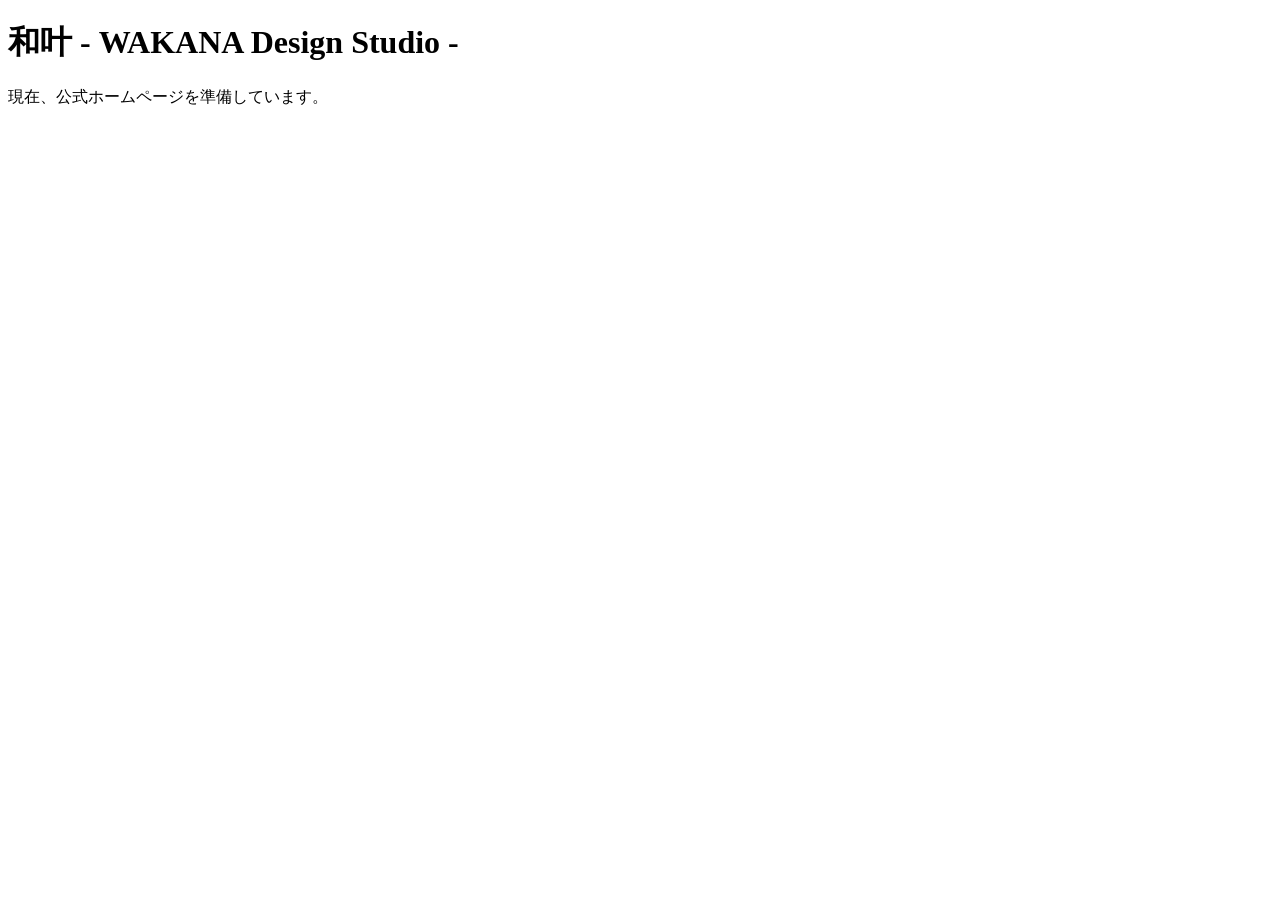
==== index.html @ d93825b1 "Create initial index.html for WAKANA design studio" ====
<!DOCTYPE html>
<html lang="ja">
<head>
  <meta charset="UTF-8">
  <meta name="viewport" content="width=device-width, initial-scale=1.0">
  <meta name="robots" content="noindex">
  <title>和叶 | WAKANA Design Studio</title>
</head>
<body>
  <h1>和叶 - WAKANA Design Studio -</h1>
  <p>現在、公式ホームページを準備しています。</p>
</body>
</html>
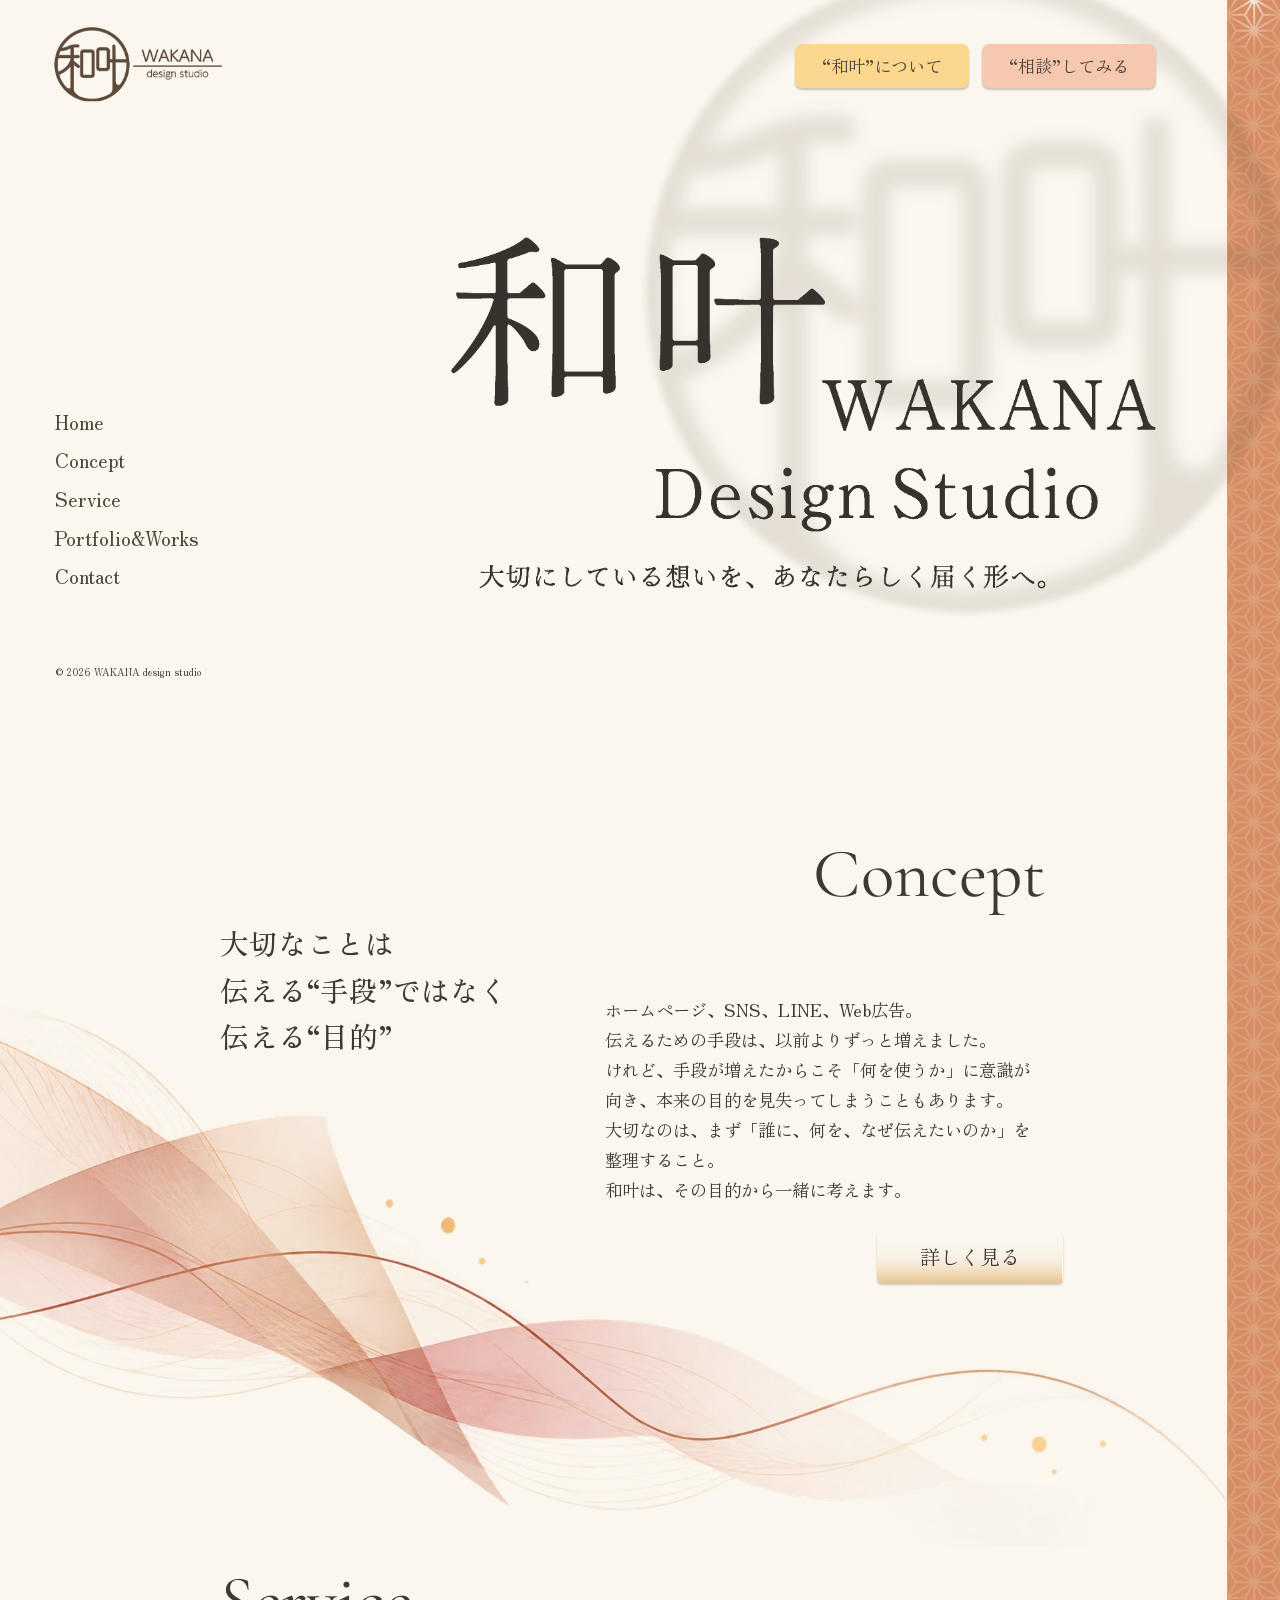
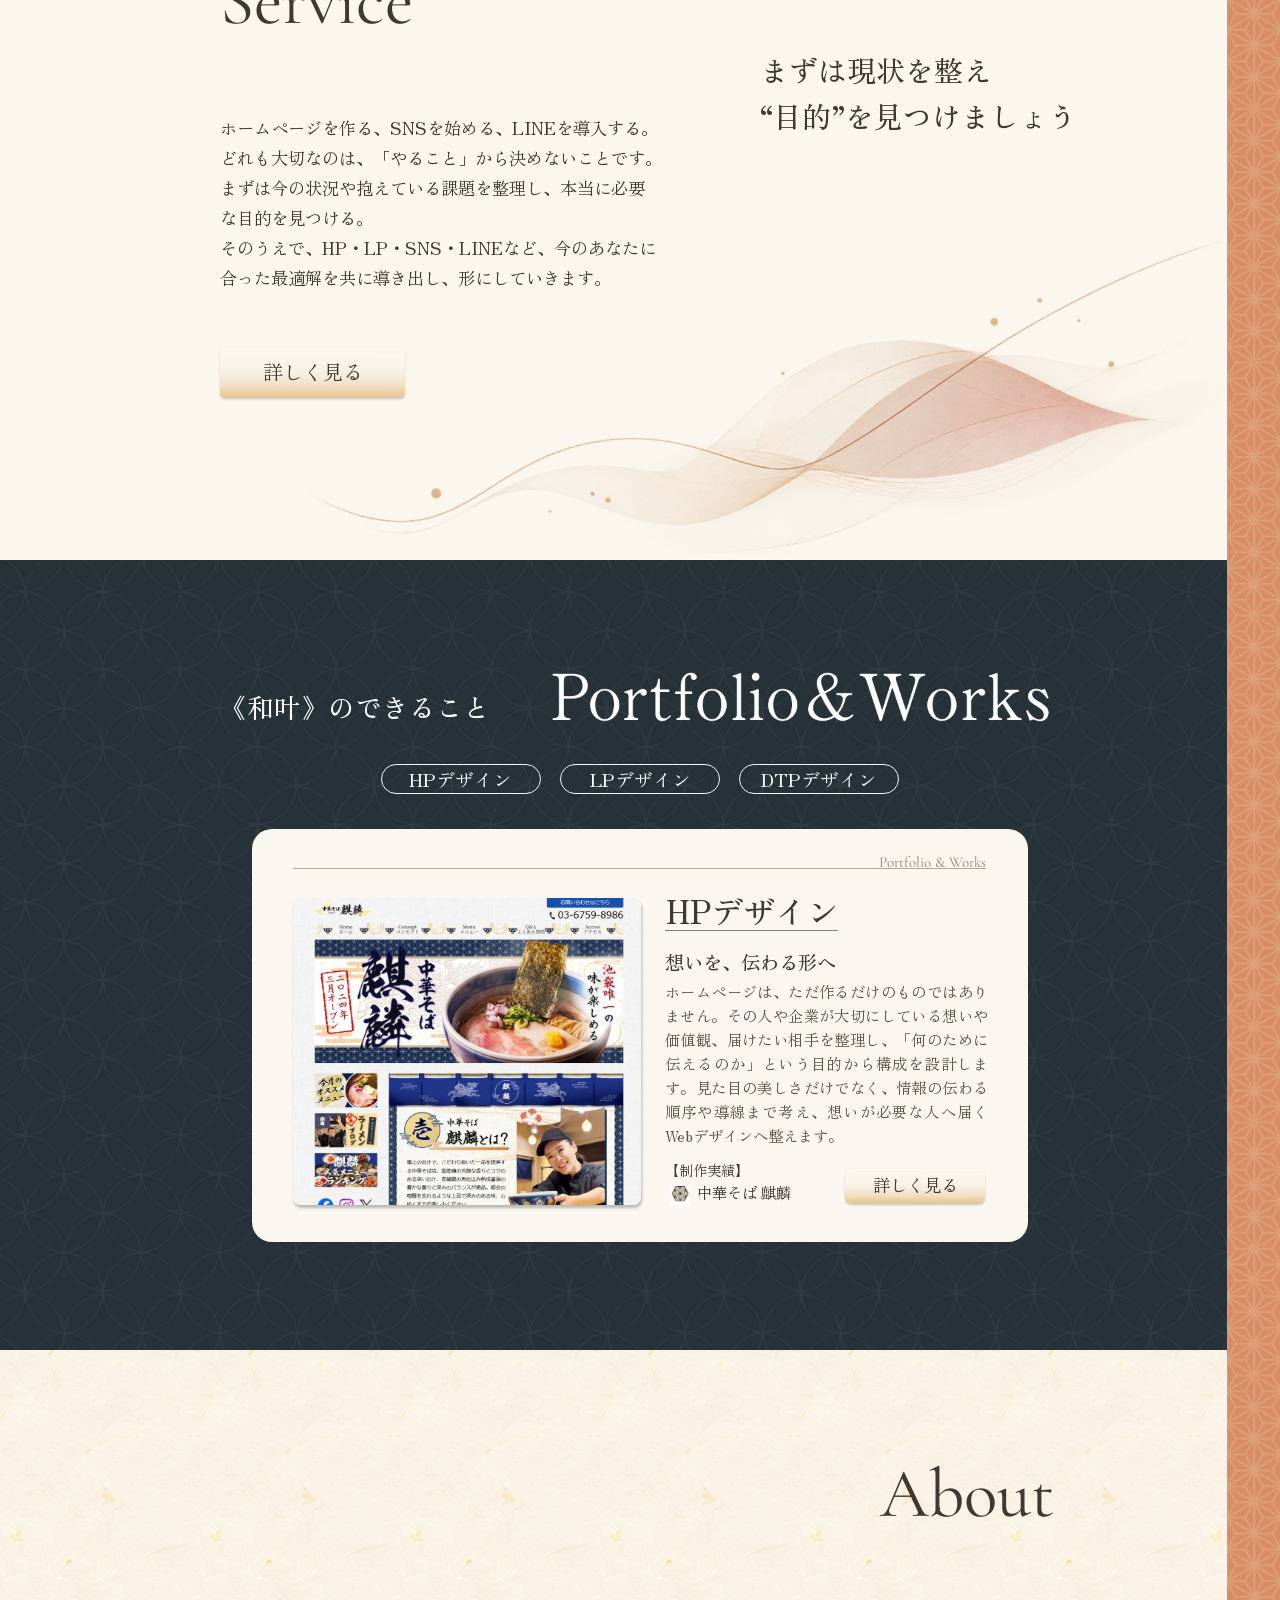
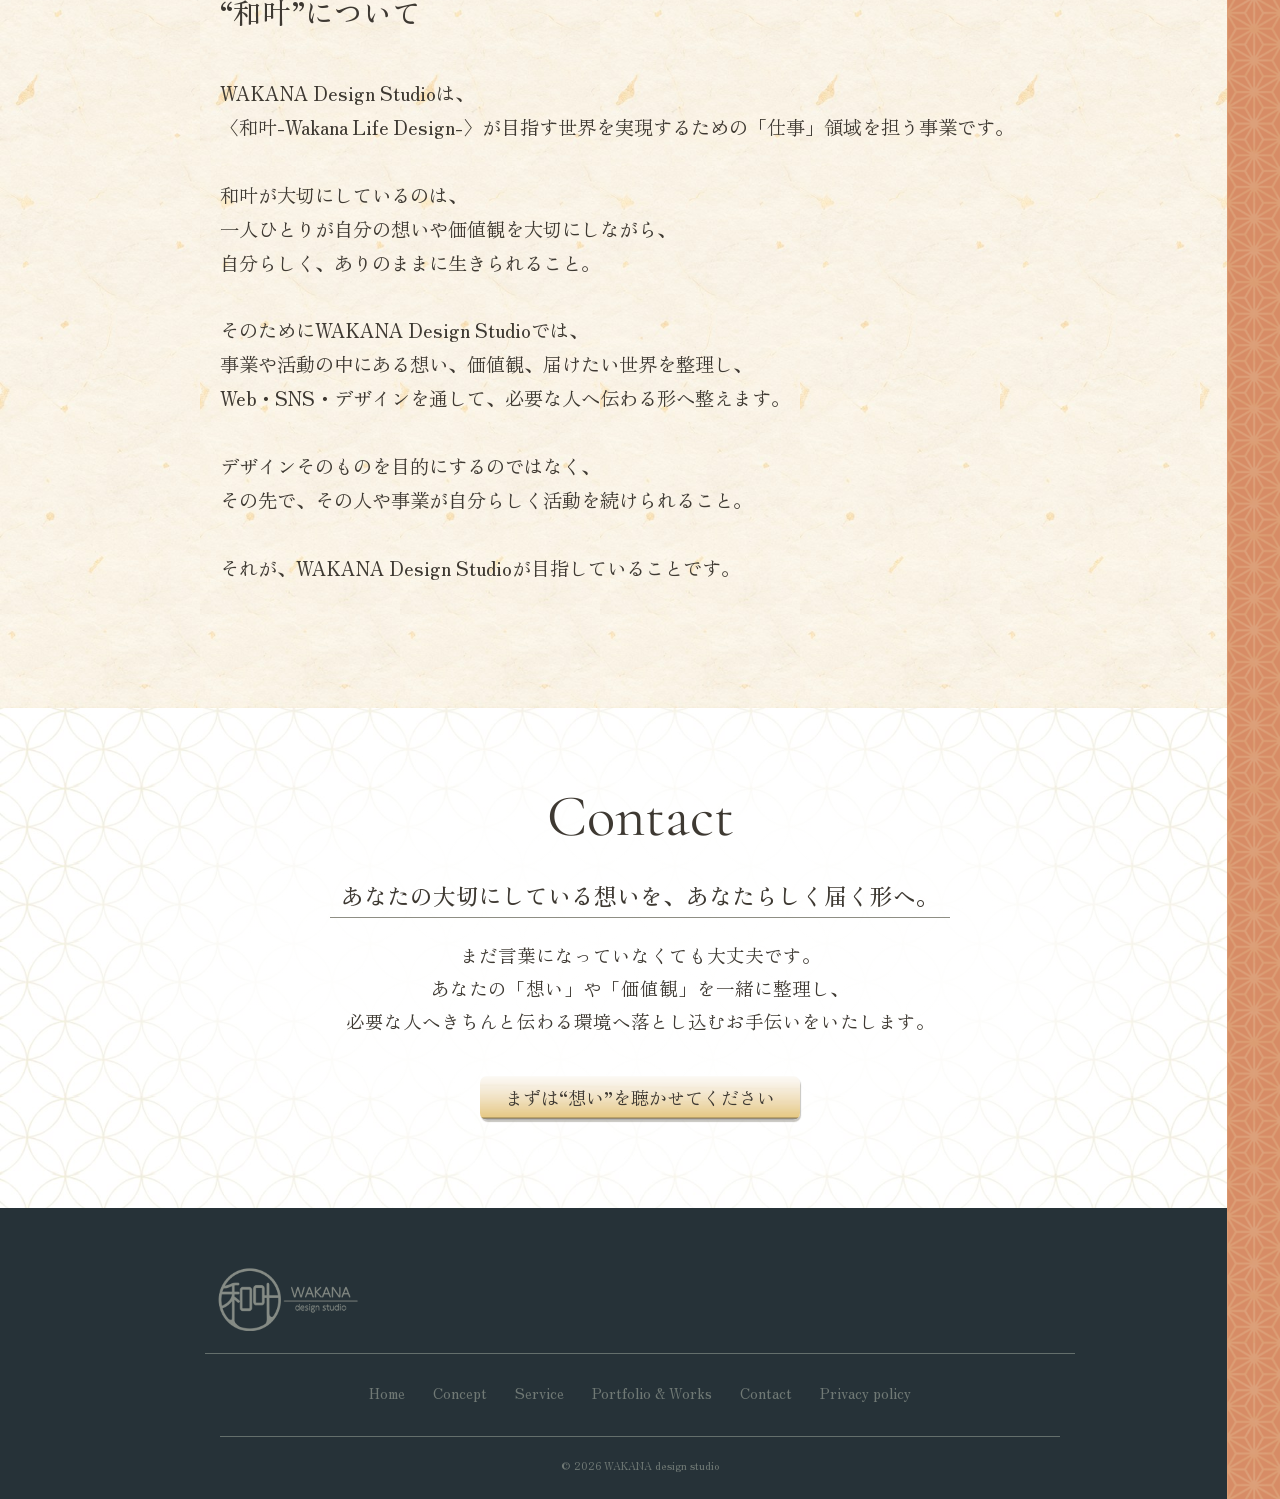
==== commit a2e67962: "Home and shared components (approved local build) - Home page (PC 1280 / mobile 390) reproduced from" ====
--- a/index.html
+++ b/index.html
@@ -3,11 +3,347 @@
 <head>
   <meta charset="UTF-8">
   <meta name="viewport" content="width=device-width, initial-scale=1.0">
+  <!-- 本公開の承認までは noindex を維持する -->
   <meta name="robots" content="noindex">
   <title>和叶 | WAKANA Design Studio</title>
+  <meta name="description" content="大切にしている想いを、あなたらしく届く形へ。WAKANA Design Studio（和叶）">
+  <link rel="preconnect" href="https://fonts.googleapis.com">
+  <link rel="preconnect" href="https://fonts.gstatic.com" crossorigin>
+  <link rel="stylesheet" href="https://fonts.googleapis.com/css2?family=Cormorant+Garamond&family=Zen+Old+Mincho:wght@400;500&display=swap">
+  <link rel="stylesheet" href="assets/css/base.css">
+  <link rel="stylesheet" href="assets/css/common.css">
+  <link rel="stylesheet" href="assets/css/home.css">
+  <script src="assets/js/page-entry.js"></script>
+  <script src="assets/js/menu.js" defer></script>
+  <script src="assets/js/works-tabs.js" defer></script>
+  <script src="assets/js/pattern-light.js" defer></script>
 </head>
 <body>
-  <h1>和叶 - WAKANA Design Studio -</h1>
-  <p>現在、公式ホームページを準備しています。</p>
+<div class="page" id="top" tabindex="-1">
+  <a class="skip-link" href="#main">本文へスキップ</a>
+
+  <!-- ===== スマホ：ヘッダー（233:613）・メニュー（221:517） ===== -->
+  <header class="sp-header sp-only">
+    <a class="sp-header__logo" href="#top" aria-current="page">
+      <img src="assets/img/common/logo.png" width="280" height="135" alt="和叶 WAKANA design studio">
+    </a>
+    <button class="menu-toggle" type="button" aria-expanded="false" aria-controls="site-menu">
+      <img src="assets/img/common/icon-menu.svg" width="44" height="44" alt="メニューを開く">
+    </button>
+  </header>
+
+  <div class="site-menu sp-only" id="site-menu" role="dialog" aria-modal="true" aria-label="メニュー" hidden>
+    <div class="site-menu__backdrop" data-menu-close></div>
+    <div class="site-menu__panel">
+      <div class="site-menu__shippo site-menu__shippo--tl" aria-hidden="true">
+        <div class="site-menu__shippo-pattern"><img src="assets/img/common/menu-shippo.svg" width="271" height="271" alt=""></div>
+        <div class="site-menu__shippo-fade"></div>
+      </div>
+      <div class="site-menu__shippo site-menu__shippo--br" aria-hidden="true">
+        <div class="site-menu__shippo-pattern"><img src="assets/img/common/menu-shippo.svg" width="271" height="271" alt=""></div>
+        <div class="site-menu__shippo-fade"></div>
+      </div>
+      <div class="site-menu__head">
+        <button class="menu-close" type="button" data-menu-close>
+          <img src="assets/img/common/icon-close.svg" width="44" height="44" alt="メニューを閉じる">
+        </button>
+      </div>
+      <nav aria-label="メインメニュー">
+        <ul class="site-menu__list">
+          <li><a class="nav-link" href="#top" aria-current="page">Home</a></li>
+          <li><a class="nav-link" href="concept.html">Concept</a></li>
+          <li><a class="nav-link" href="service.html">Service</a></li>
+          <li><a class="nav-link" href="#works">Portfolio&amp;Works</a></li>
+          <li><a class="nav-link" href="contact.html">Contact</a></li>
+        </ul>
+      </nav>
+    </div>
+  </div>
+
+  <!-- 全ページを通した一本の和柄。可変ページ高にも継ぎ目なく追従する。 -->
+  <div class="rail" aria-hidden="true"><div class="rail__glow"><div class="rail__light"></div></div></div>
+  <main id="main">
+    <div class="rail-zone">
+
+      <!-- ===== FV：スマホ（233:618） ===== -->
+      <section class="fv-sp sp-only" aria-labelledby="fv-title-sp">
+        <!-- FV→Concept の装飾（267:527） -->
+        <div class="sp-deco sp-deco--fv" aria-hidden="true">
+          <div class="sp-deco__fv-box">
+            <div class="sp-deco__line" style="inset:28.46% -4.65% 17.65% -4.65%"><img src="assets/img/home/sp-wave/fv-line-00.svg" alt=""></div>
+            <div class="sp-deco__line" style="inset:17.33% -4.65% 22.71% -4.65%"><img src="assets/img/home/sp-wave/fv-line-01.svg" alt=""></div>
+            <div class="sp-deco__line" style="inset:35.6% -4.65% 19.44% -4.65%"><span style="inset:-0.48% 0"><img src="assets/img/home/sp-wave/fv-line-02.svg" alt=""></span></div>
+            <div class="sp-deco__line" style="inset:21.33% -4.65% 24.18% -4.65%"><span style="inset:-0.24% 0 -0.31% 0"><img src="assets/img/home/sp-wave/fv-line-03.svg" alt=""></span></div>
+            <div class="sp-deco__line" style="inset:31.25% -4.65% 22.02% -4.65%"><span style="inset:-0.25% 0"><img src="assets/img/home/sp-wave/fv-line-04.svg" alt=""></span></div>
+            <div class="sp-deco__line" style="inset:32.35% -4.65% 21.75% -4.65%"><span style="inset:-0.25% 0"><img src="assets/img/home/sp-wave/fv-line-05.svg" alt=""></span></div>
+            <div class="sp-deco__line" style="inset:33.45% -4.65% 21.48% -4.65%"><span style="inset:-0.26% 0"><img src="assets/img/home/sp-wave/fv-line-06.svg" alt=""></span></div>
+            <div class="sp-deco__line" style="inset:34.54% -4.65% 21.21% -4.65%"><span style="inset:-0.26% 0"><img src="assets/img/home/sp-wave/fv-line-07.svg" alt=""></span></div>
+            <div class="sp-deco__line" style="inset:35.64% -4.65% 20.94% -4.65%"><span style="inset:-0.27% 0"><img src="assets/img/home/sp-wave/fv-line-08.svg" alt=""></span></div>
+            <div class="sp-deco__line" style="inset:36.73% -4.65% 20.67% -4.65%"><span style="inset:-0.27% 0"><img src="assets/img/home/sp-wave/fv-line-09.svg" alt=""></span></div>
+            <div class="sp-deco__line" style="inset:37.83% -4.65% 20.4% -4.65%"><span style="inset:-0.28% 0"><img src="assets/img/home/sp-wave/fv-line-10.svg" alt=""></span></div>
+            <div class="sp-deco__line" style="inset:38.93% -4.65% 20.13% -4.65%"><span style="inset:-0.28% 0"><img src="assets/img/home/sp-wave/fv-line-11.svg" alt=""></span></div>
+            <div class="sp-deco__line" style="inset:40.02% -4.65% 19.85% -4.65%"><span style="inset:-0.29% 0"><img src="assets/img/home/sp-wave/fv-line-12.svg" alt=""></span></div>
+            <div class="sp-deco__line" style="inset:41.12% -4.65% 19.58% -4.65%"><span style="inset:-0.3% 0"><img src="assets/img/home/sp-wave/fv-line-13.svg" alt=""></span></div>
+            <div class="sp-deco__line" style="inset:42.21% -4.65% 19.3% -4.65%"><span style="inset:-0.3% 0"><img src="assets/img/home/sp-wave/fv-line-14.svg" alt=""></span></div>
+            <div class="sp-deco__line" style="inset:43.31% -4.65% 19.02% -4.65%"><span style="inset:-0.31% 0"><img src="assets/img/home/sp-wave/fv-line-15.svg" alt=""></span></div>
+            <!-- 原本の波（淡い桃）：265:527 / 259:634 / 259:724 -->
+            <div class="sp-deco__wave" style="left:-146.14px;top:149.08px;width:486.7px;height:369.509px">
+              <div class="sp-deco__wave-img" style="transform:rotate(-150.4deg)"><img src="assets/img/home/service-wave-main.jpg" width="1190" height="400" alt=""></div>
+            </div>
+            <div class="sp-deco__wave" style="left:153.55px;top:514.76px;width:478.365px;height:184.954px">
+              <div class="sp-deco__wave-img" style="transform:rotate(3.32deg)"><img src="assets/img/home/service-wave-main.jpg" width="1190" height="400" alt=""></div>
+            </div>
+            <div class="sp-deco__wave" style="left:16.28px;top:986.08px;width:487.119px;height:368.025px">
+              <div class="sp-deco__wave-img" style="transform:rotate(-150.66deg) scaleY(-1)"><img src="assets/img/home/service-wave-main.jpg" width="1190" height="400" alt=""></div>
+            </div>
+          </div>
+        </div>
+
+        <h1 class="fv-sp__title" id="fv-title-sp">
+          <img class="fv-sp__wakana-jp" src="assets/img/home/fv-sp-wakana-jp.png" width="579" height="272" alt="和叶">
+          <img class="fv-sp__wakana-en" src="assets/img/home/fv-sp-wakana-en.png" width="518" height="102" alt="WAKANA">
+          <img class="fv-sp__design" src="assets/img/home/fv-sp-design.png" width="356" height="134" alt="Design">
+          <img class="fv-sp__studio" src="assets/img/home/fv-sp-studio.png" width="342" height="134" alt="Studio">
+          <img class="fv-sp__tagline-1" src="assets/img/home/fv-sp-tagline-1.png" width="437" height="60" alt="大切にしている想いを、">
+          <img class="fv-sp__tagline-2" src="assets/img/home/fv-sp-tagline-2.png" width="435" height="60" alt="あなたらしく届く形へ。">
+        </h1>
+        <div class="fv-sp__ctas">
+          <a class="btn fv-cta fv-cta--concept" href="concept.html">“和叶”について</a>
+          <a class="btn fv-cta fv-cta--contact" href="contact.html">“相談”してみる</a>
+        </div>
+      </section>
+
+      <!-- ===== FV：PC（8:2） ===== -->
+      <!-- 共通の親 .fv-pc の中に、外側の枠（ロゴ・縦ナビ・2ボタン）と中央の枠（タイトル・背景ロゴ）を分けて置く -->
+      <section class="fv-pc pc-only" aria-labelledby="fv-title-pc">
+        <div class="fv-pc__outer">
+          <div class="fv-pc__side">
+            <a class="fv-pc__logo" href="#top" aria-current="page">
+              <img src="assets/img/common/logo.png" width="280" height="135" alt="和叶 WAKANA design studio">
+            </a>
+            <nav class="fv-pc__nav" aria-label="メインメニュー">
+              <ul class="fv-pc__list">
+                <li><a class="nav-link" href="#top" aria-current="page">Home</a></li>
+                <li><a class="nav-link" href="concept.html">Concept</a></li>
+                <li><a class="nav-link" href="service.html">Service</a></li>
+                <li><a class="nav-link" href="#works">Portfolio&amp;Works</a></li>
+                <li><a class="nav-link" href="contact.html">Contact</a></li>
+              </ul>
+            </nav>
+            <p class="fv-pc__copy">© 2026 WAKANA design studio</p>
+          </div>
+          <div class="fv-pc__ctas">
+            <a class="btn fv-cta fv-cta--concept" href="concept.html">“和叶”について</a>
+            <a class="btn fv-cta fv-cta--contact" href="contact.html">“相談”してみる</a>
+          </div>
+        </div>
+        <div class="fv-pc__center">
+        <div class="fv-pc__art">
+          <!-- 背景ロゴ：ユーザー指定素材（ぼかし・透明度は素材に含まれるため、CSSで重ねない） -->
+          <img class="fv-pc__background-logo" src="assets/img/home/fv-back-image-logo.png" width="1371" height="1368" alt="" aria-hidden="true">
+          <h1 id="fv-title-pc" class="visually-hidden">和叶 WAKANA Design Studio 大切にしている想いを、あなたらしく届く形へ。</h1>
+          <div class="fv-pc__lettering" aria-hidden="true">
+            <img class="fv-pc__jp" src="assets/img/home/fv-sp-wakana-jp.png" width="579" height="272" alt="">
+            <img class="fv-pc__en" src="assets/img/home/fv-sp-wakana-en.png" width="518" height="102" alt="">
+            <img class="fv-pc__studio" src="assets/img/home/fv-design-studio.png" width="698" height="134" alt="">
+            <img class="fv-pc__tagline-first" src="assets/img/home/fv-sp-tagline-1.png" width="437" height="60" alt="">
+            <img class="fv-pc__tagline-second" src="assets/img/home/fv-sp-tagline-2.png" width="435" height="60" alt="">
+          </div>
+        </div>
+        </div>
+      </section>
+
+      <!-- ===== Concept（233:629 / 8:3） ===== -->
+      <section class="concept" id="concept" aria-labelledby="concept-title">
+        <div class="concept__waves" aria-hidden="true">
+          <img class="concept__wave-left" src="assets/img/home/concept-wave-left.jpg" width="300" height="820" alt="" loading="lazy">
+          <img class="concept__wave-center" src="assets/img/home/concept-wave-center.jpg" width="580" height="740" alt="" loading="lazy">
+          <img class="concept__wave-right" src="assets/img/home/concept-wave-right.jpg" width="960" height="380" alt="" loading="lazy">
+        </div>
+        <div class="concept__frame">
+          <h2 class="sec-title concept__title" id="concept-title">Concept</h2>
+          <p class="concept__lead">大切なことは<br>伝える“手段”ではなく<br>伝える“目的”</p>
+          <p class="concept__body">ホームページ、SNS、LINE、Web広告。<br>伝えるための手段は、以前よりずっと増えました。<br>けれど、手段が増えたからこそ「何を使うか」に意識が<br class="br-wide">向き、本来の目的を見失ってしまうこともあります。<br>大切なのは、まず「誰に、何を、なぜ伝えたいのか」を<br class="br-wide">整理すること。<br>和叶は、その目的から一緒に考えます。</p>
+          <a class="btn btn--gold btn--more concept__more" href="concept.html">詳しく見る</a>
+        </div>
+      </section>
+
+      <!-- ===== Service（233:637 / 8:4） ===== -->
+      <section class="service" id="service" aria-labelledby="service-title">
+        <div class="sp-deco sp-deco--service sp-only" aria-hidden="true">
+          <div class="sp-deco__service-box"><img src="assets/img/home/sp-wave/concept-service.svg" width="470" height="140" alt=""></div>
+        </div>
+        <div class="service__waves" aria-hidden="true">
+          <img class="service__wave-left" src="assets/img/home/service-wave-left.jpg" width="200" height="230" alt="" loading="lazy">
+          <img class="service__wave-main" src="assets/img/home/service-wave-main.jpg" width="1190" height="400" alt="" loading="lazy">
+          <img class="service__wave-top" src="assets/img/home/service-wave-top.jpg" width="800" height="120" alt="" loading="lazy">
+        </div>
+        <div class="service__frame">
+          <h2 class="sec-title service__title" id="service-title">Service</h2>
+          <p class="service__lead">まずは現状を整え<br>“目的”を見つけましょう</p>
+          <p class="service__body">ホームページを作る、SNSを始める、LINEを導入する。<br>どれも大切なのは、「やること」から決めないことです。<br>まずは今の状況や抱えている課題を整理し、本当に必要<br class="br-design">な目的を見つける。<br>そのうえで、HP・LP・SNS・LINEなど、今のあなたに<br class="br-design">合った最適解を共に導き出し、形にしていきます。</p>
+          <a class="btn btn--gold btn--more service__more" href="service.html">詳しく見る</a>
+        </div>
+      </section>
+
+      
+    </div>
+
+    <!-- ===== Portfolio & Works（233:645 / 8:5） ===== -->
+    <section class="works" id="works" aria-labelledby="works-title">
+      <div class="works__inner">
+        <div class="works__head">
+          <p class="works__intro pc-only">《和叶》のできること</p>
+          <h2 class="works__title" id="works-title" tabindex="-1">
+            <img src="assets/img/home/works-title.png" width="795" height="114" alt="Portfolio &amp; Works">
+          </h2>
+        </div>
+
+        <div class="works__tabs" role="tablist" aria-label="制作実績のカテゴリ">
+          <button class="works-tab" type="button" role="tab" id="works-tab-hp" aria-controls="works-panel-hp" aria-selected="true">HPデザイン</button>
+          <button class="works-tab" type="button" role="tab" id="works-tab-lp" aria-controls="works-panel-lp" aria-selected="false" tabindex="-1">LPデザイン</button>
+          <button class="works-tab" type="button" role="tab" id="works-tab-dtp" aria-controls="works-panel-dtp" aria-selected="false" tabindex="-1">DTPデザイン</button>
+        </div>
+
+        <div class="works__cards">
+          <!-- HP（41:44 / 233:654）：初期表示（2026-11-09 ユーザー指定） -->
+          <article class="work-card work-card--hp" id="works-panel-hp" role="tabpanel" aria-labelledby="works-tab-hp">
+            <span class="work-card__label" aria-hidden="true">Portfolio &amp; Works</span>
+            <span class="work-card__rule" aria-hidden="true"></span>
+            <div class="work-card__body">
+              <div class="work-card__media work-card__media--hp">
+                <img src="assets/img/home/works-hp-kirin.jpg" width="940" height="829" alt="中華そば 麒麟 ホームページのデザイン" loading="lazy">
+              </div>
+              <div class="work-card__text">
+                <h3 class="work-card__title">HPデザイン</h3>
+                <span class="work-card__subrule" aria-hidden="true"></span>
+                <p class="work-card__catch">想いを、伝わる形へ</p>
+                <p class="work-card__desc">ホームページは、ただ作るだけのものではありません。その人や企業が大切にしている想いや価値観、届けたい相手を整理し、「何のために伝えるのか」という目的から構成を設計します。見た目の美しさだけでなく、情報の伝わる順序や導線まで考え、想いが必要な人へ届くWebデザインへ整えます。</p>
+                <div class="work-card__foot">
+                  <p class="work-card__works-label">【制作実績】</p>
+                  <p class="work-card__name-row">
+                    <img class="work-card__icon" src="assets/img/home/works-icon.png" width="46" height="44" alt="">
+                    <span class="work-card__name">中華そば 麒麟</span>
+                  </p>
+                  <!-- 「詳しく見る」接続先未確定：リンク・クリック動作なし。本公開前に扱いを確定する（2026-11-09 ユーザー指示） -->
+                  <span class="btn btn--gold btn--static" aria-hidden="true">詳しく見る</span>
+                </div>
+              </div>
+            </div>
+          </article>
+
+          <!-- LP（41:45 / 233:665） -->
+          <article class="work-card work-card--lp" id="works-panel-lp" role="tabpanel" aria-labelledby="works-tab-lp" hidden>
+            <span class="work-card__label" aria-hidden="true">Portfolio &amp; Works</span>
+            <span class="work-card__rule" aria-hidden="true"></span>
+            <div class="work-card__body">
+              <div class="work-card__media work-card__media--lp">
+                <img src="assets/img/home/works-lp-yume.jpg" width="397" height="350" alt="ゆめこども園 LPのデザイン" loading="lazy">
+              </div>
+              <div class="work-card__text">
+                <h3 class="work-card__title">LPデザイン</h3>
+                <span class="work-card__subrule" aria-hidden="true"></span>
+                <p class="work-card__catch">相手の「捉え方」から、届く流れをつくる。</p>
+                <p class="work-card__desc">「こんなお悩みありませんか？」という課題提起を起点に、届けたい相手が何を感じ、どのように内容を捉え、次の行動へ進むのかを考えて構成を設計します。デザインの完成をゴールにするのではなく、公開後の反応を見ながら改善を重ね、LPそのものを育てていくための継続的なサポートまで行います。</p>
+                <div class="work-card__foot">
+                  <p class="work-card__works-label">【制作実績】</p>
+                  <p class="work-card__name-row">
+                    <img class="work-card__icon" src="assets/img/home/works-icon.png" width="46" height="44" alt="">
+                    <span class="work-card__name">社会福祉法人 愛誠会<br>ゆめこども園 様</span>
+                  </p>
+                  <!-- 「詳しく見る」接続先未確定：リンク・クリック動作なし。本公開前に扱いを確定する（2026-11-09 ユーザー指示） -->
+                  <span class="btn btn--gold btn--static" aria-hidden="true">詳しく見る</span>
+                </div>
+              </div>
+            </div>
+          </article>
+
+          <!-- DTP（41:48 / 233:676） -->
+          <article class="work-card work-card--dtp" id="works-panel-dtp" role="tabpanel" aria-labelledby="works-tab-dtp" hidden>
+            <span class="work-card__label" aria-hidden="true">Portfolio &amp; Works</span>
+            <span class="work-card__rule" aria-hidden="true"></span>
+            <div class="work-card__body">
+              <div class="work-card__media work-card__media--dtp">
+                <div class="work-card__meishi work-card__meishi--front">
+                  <img src="assets/img/home/works-dtp-card-front.png" width="650" height="1075" alt="和叶 自社名刺（表面）" loading="lazy">
+                </div>
+                <div class="work-card__meishi work-card__meishi--back">
+                  <img src="assets/img/home/works-dtp-card-back.jpg" width="650" height="1075" alt="和叶 自社名刺（裏面）" loading="lazy">
+                </div>
+              </div>
+              <div class="work-card__text">
+                <h3 class="work-card__title">DTPデザイン</h3>
+                <span class="work-card__subrule" aria-hidden="true"></span>
+                <p class="work-card__catch">手に取る一枚に、想いと人柄を。</p>
+                <p class="work-card__desc">名刺やチラシなど、手に取って伝わるものにも、その人らしさを。言葉や色、余白、情報の並びを整え、想いが自然に届く形を考えます。和叶の自社名刺では、表面に屋号と名前を、裏面に人柄や大切にしている考え方を添えました。出会いから、その先のつながりへ。会話のきっかけになる一枚を目指しています。</p>
+                <div class="work-card__foot">
+                  <p class="work-card__works-label">【制作実績】</p>
+                  <p class="work-card__name-row">
+                    <img class="work-card__icon" src="assets/img/home/works-icon.png" width="46" height="44" alt="">
+                    <span class="work-card__name">和叶｜自社名刺デザイン</span>
+                  </p>
+                  <!-- 「詳しく見る」接続先未確定：リンク・クリック動作なし。本公開前に扱いを確定する（2026-11-09 ユーザー指示） -->
+                  <span class="btn btn--gold btn--static" aria-hidden="true">詳しく見る</span>
+                </div>
+              </div>
+            </div>
+          </article>
+        </div>
+      </div>
+    </section>
+
+    <div class="rail-zone">
+      <!-- ===== About（233:689 / 8:6） ===== -->
+      <section class="about" id="about" aria-labelledby="about-title">
+        <div class="about__frame">
+          <h2 class="sec-title about__title" id="about-title">About</h2>
+          <h3 class="about__lead">“和叶”について</h3>
+          <div class="about__body">
+            <p>WAKANA Design Studioは、<br>〈和叶-Wakana Life Design-〉が目指す世界を実現するための「仕事」領域を担う事業です。</p>
+            <p>和叶が大切にしているのは、<br>一人ひとりが自分の想いや価値観を大切にしながら、<br class="br-wide">自分らしく、ありのままに生きられること。</p>
+            <p>そのためにWAKANA Design Studioでは、<br>事業や活動の中にある想い、価値観、届けたい世界を整理し、<br class="br-wide">Web・SNS・デザインを通して、必要な人へ伝わる形へ整えます。</p>
+            <p>デザインそのものを目的にするのではなく、<br>その先で、その人や事業が自分らしく活動を続けられること。</p>
+            <p>それが、WAKANA Design Studioが目指していることです。</p>
+          </div>
+        </div>
+      </section>
+      
+    </div>
+
+    <!-- ===== Contact（233:693 / 8:7） ===== -->
+    <section class="contact" id="contact" aria-labelledby="contact-title">
+      <div class="contact__bg" aria-hidden="true"></div>
+      <div class="contact__frame">
+        <h2 class="sec-title contact__title" id="contact-title">Contact</h2>
+        <p class="contact__lead">あなたの大切にしている想いを、あなたらしく届く形へ。</p>
+        <hr class="contact__rule">
+        <p class="contact__body">まだ言葉になっていなくても大丈夫です。<br>あなたの「想い」や「価値観」を一緒に整理し、<br>必要な人へきちんと伝わる環境へ落とし込む<br class="br-sp">お手伝いをいたします。</p>
+        <a class="btn btn--contact" href="contact.html">まずは“想い”を聴かせてください</a>
+      </div>
+    </section>
+  </main>
+
+  <!-- ===== フッター（8:8 / 233:700） ===== -->
+  <footer class="site-footer">
+    <div class="site-footer__inner">
+      <a class="site-footer__logo" href="#top" aria-current="page">
+        <img src="assets/img/common/footer-logo.png" width="225" height="110" alt="和叶 WAKANA design studio" loading="lazy">
+      </a>
+      <hr class="site-footer__rule site-footer__rule--top">
+      <nav class="site-footer__nav" aria-label="フッターメニュー">
+        <ul class="site-footer__list">
+          <li><a class="nav-link" href="#top" aria-current="page">Home</a></li>
+          <li><a class="nav-link" href="concept.html">Concept</a></li>
+          <li><a class="nav-link" href="service.html">Service</a></li>
+          <li><a class="nav-link" href="#works">Portfolio &amp; Works</a></li>
+          <li><a class="nav-link" href="contact.html">Contact</a></li>
+          <li><a class="nav-link" href="privacy.html">Privacy policy</a></li>
+        </ul>
+      </nav>
+      <hr class="site-footer__rule site-footer__rule--bottom">
+      <p class="site-footer__copy"><small>© 2026 WAKANA design studio</small></p>
+    </div>
+  </footer>
+</div>
 </body>
 </html>
--- a/assets/css/base.css
+++ b/assets/css/base.css
@@ -0,0 +1,214 @@
+/* =========================================================
+   和叶 WAKANA Design Studio — base
+   値の出典：Figma YuLb8QyBeSpgfkWDEalHmc（Home 7:2 / 233:612）、
+   仕様書 20261029・20261105・20261109
+   ========================================================= */
+
+:root {
+  /* 色 */
+  --c-bg: #fbf7ef;
+  --c-text: #3e3932;
+  --c-nav: #4d463c;
+  --c-hover: #dd703b;
+  --c-cta-text: #4d463c;
+  --c-cta-concept: #fbd78f;
+  --c-cta-concept-hover: #e69e12;
+  --c-cta-contact: #f6c8b0;
+  --c-cta-contact-hover: #ff9663;
+  --c-works: #253238;
+  --c-card: #faf7f0;
+  --c-card-sp: #fbf7ef;
+  --c-card-rule: #b0a699;
+  --c-card-subrule: #718582;
+  --c-card-text: #5c544a;
+  --c-card-label: #918578;
+  --c-card-photo-bg: #e8e3d6;
+  --c-contact-rule: #8e8e84;
+  --c-footer: #263238;
+  --c-footer-text: #707975;
+  --c-footer-rule: #646f6c;
+
+  /* 書体 */
+  --f-mincho: "Zen Old Mincho", "Hiragino Mincho ProN", "Yu Mincho", serif;
+  --f-garamond: "Cormorant Garamond", "Times New Roman", serif;
+
+  /* 右端の和柄（PCのみ）：Figma 53.333px（原本80pxの1.5倍密度）を上限に、引き伸ばさない */
+  --rail-w: 53.333px;
+
+  /* 動き */
+  --ease: cubic-bezier(0.42, 0, 0.58, 1);
+}
+
+*,
+*::before,
+*::after {
+  box-sizing: border-box;
+}
+
+html {
+  -webkit-text-size-adjust: 100%;
+  text-size-adjust: 100%;
+}
+
+@media (prefers-reduced-motion: no-preference) {
+  html {
+    scroll-behavior: smooth;
+  }
+}
+
+body {
+  margin: 0;
+  background: var(--c-bg);
+  color: var(--c-text);
+  font-family: var(--f-mincho);
+  font-weight: 400;
+  line-height: 1.7;
+  font-feature-settings: "palt" 0;
+  -webkit-font-smoothing: antialiased;
+}
+
+h1,
+h2,
+h3,
+p,
+ul,
+figure {
+  margin: 0;
+}
+
+ul {
+  padding: 0;
+  list-style: none;
+}
+
+img,
+svg {
+  display: block;
+  max-width: 100%;
+}
+
+a {
+  color: inherit;
+  text-decoration: none;
+}
+
+button {
+  margin: 0;
+  padding: 0;
+  border: 0;
+  background: none;
+  color: inherit;
+  font: inherit;
+  cursor: pointer;
+}
+
+:focus-visible {
+  outline: 2px solid var(--c-hover);
+  outline-offset: 3px;
+}
+
+/* ページ全体：装飾のはみ出しで横スクロールを出さない。
+   100cqw をページ幅（スクロールバーを除く）として使う */
+.page {
+  position: relative;
+  overflow-x: hidden;
+  overflow-x: clip;
+  container-type: inline-size;
+  container-name: page;
+}
+
+/* Figma 1280基準の1単位（--u）と和柄レールの幅（--rail-w）。
+   ページ直下で px に確定させ、内側に別のコンテナがあっても同じ値を継承させる。
+   1280px以上は --u = 1px で止め、拡大しない */
+@property --u {
+  syntax: "<length>";
+  inherits: true;
+  initial-value: 1px;
+}
+
+@property --rail-w {
+  syntax: "<length>";
+  inherits: true;
+  initial-value: 53.333px;
+}
+
+.page > * {
+  --u: min(1px, 100cqw / 1280);
+  --rail-w: clamp(40px, 4.1667cqw, 53.333px);
+}
+
+/* 1280基準の本文枠。大画面では中央に置き、広げない */
+.frame {
+  position: relative;
+  width: min(100%, 1280px);
+  margin-inline: auto;
+}
+
+.visually-hidden {
+  position: absolute !important;
+  width: 1px;
+  height: 1px;
+  margin: -1px;
+  padding: 0;
+  overflow: hidden;
+  clip: rect(0 0 0 0);
+  white-space: nowrap;
+  border: 0;
+}
+
+.skip-link {
+  position: absolute;
+  top: 8px;
+  left: 8px;
+  z-index: 100;
+  padding: 8px 14px;
+  background: var(--c-bg);
+  color: var(--c-text);
+  font-size: 14px;
+  transform: translateY(-150%);
+}
+
+.skip-link:focus {
+  transform: none;
+}
+
+/* 改行の出し分け
+   .br-wide … 1280px以上（Figmaの本文幅と一致する幅）だけで改行
+   .br-sp   … スマホ構成（767px以下）だけで改行
+   .br-design … 767px以下と1280px以上で改行（768〜1279pxは自然な折り返し） */
+.br-wide,
+.br-design {
+  display: none;
+}
+
+@media (max-width: 767.98px) {
+  .br-design {
+    display: inline;
+  }
+}
+
+@media (min-width: 768px) {
+  .br-sp {
+    display: none;
+  }
+}
+
+@media (min-width: 1280px) {
+  .br-wide,
+  .br-design {
+    display: inline;
+  }
+}
+
+/* 表示の出し分け（768pxでPC構成に切り替え） */
+@media (max-width: 767.98px) {
+  .pc-only {
+    display: none !important;
+  }
+}
+
+@media (min-width: 768px) {
+  .sp-only {
+    display: none !important;
+  }
+}
--- a/assets/css/common.css
+++ b/assets/css/common.css
@@ -0,0 +1,462 @@
+/* =========================================================
+   共通部品：ナビのリンク、スマホヘッダー・メニュー、ボタン、
+   フッター、右端の和柄レール
+   ========================================================= */
+
+/* ---------- ナビのリンク（ホバー・フォーカスで #DD703B、下線が左から0.5秒） ---------- */
+.nav-link {
+  position: relative;
+  display: inline-block;
+  line-height: 1.3;
+  white-space: nowrap;
+  transition: color 0.5s var(--ease);
+}
+
+/* リスト項目の高さをリンクの行の高さに合わせる（本文の行間を引き継がない） */
+.site-menu__list li,
+.fv-pc__list li,
+.site-footer__list li {
+  display: flex;
+}
+
+.nav-link::after {
+  content: "";
+  position: absolute;
+  left: 0;
+  top: 100%;
+  width: 100%;
+  height: 1px;
+  background: var(--c-hover);
+  transform: scaleX(0);
+  transform-origin: left center;
+  transition: transform 0.5s var(--ease);
+}
+
+.nav-link:hover,
+.nav-link:focus-visible {
+  color: var(--c-hover);
+}
+
+.nav-link:hover::after,
+.nav-link:focus-visible::after {
+  transform: scaleX(1);
+}
+
+/* ---------- スマホヘッダー（233:613） ---------- */
+.sp-header {
+  position: relative;
+  z-index: 20;
+  display: flex;
+  align-items: center;
+  justify-content: space-between;
+  height: 84px;
+  padding: 0 24px;
+}
+
+.sp-header__logo {
+  display: block;
+  width: 121px;
+  height: 58px;
+}
+
+.sp-header__logo img {
+  width: 100%;
+  height: 100%;
+}
+
+.menu-toggle {
+  display: block;
+  width: 44px;
+  height: 44px;
+}
+
+.menu-toggle img {
+  width: 44px;
+  height: 44px;
+}
+
+/* ---------- スマホメニュー（221:517） ---------- */
+.site-menu {
+  position: fixed;
+  inset: 0;
+  z-index: 50;
+}
+
+.site-menu[hidden] {
+  display: none;
+}
+
+/* メニューを開いている間は背面をスクロールさせない */
+.is-menu-open,
+.is-menu-open body {
+  overflow: hidden;
+}
+
+/* 外側をタップすると閉じる透明な面（暗くはしない：Figmaは薄い影のみ） */
+.site-menu__backdrop {
+  position: absolute;
+  inset: 0;
+}
+
+.site-menu__panel {
+  position: absolute;
+  top: 0;
+  right: 0;
+  display: flex;
+  flex-direction: column;
+  gap: 11px;
+  width: min(286px, 100vw);
+  min-height: 312px;
+  max-height: 100dvh;
+  padding: 24px 28px 32px;
+  overflow: hidden auto;
+  background: var(--c-bg);
+  box-shadow: 0 5px 18px rgba(64, 51, 38, 0.14);
+  opacity: 0;
+  transition: opacity 0.25s var(--ease);
+}
+
+.site-menu.is-open .site-menu__panel {
+  opacity: 1;
+}
+
+/* 角の七宝つなぎ：144px角、中央へフェード */
+.site-menu__shippo {
+  position: absolute;
+  width: 144px;
+  height: 144px;
+  overflow: hidden;
+  pointer-events: none;
+}
+
+.site-menu__shippo--tl {
+  top: 0;
+  left: 0;
+}
+
+.site-menu__shippo--br {
+  right: 0;
+  bottom: 0;
+}
+
+.site-menu__shippo-pattern {
+  position: absolute;
+  inset: 0;
+  overflow: hidden;
+  opacity: 0.52;
+  filter: blur(0.25px);
+}
+
+.site-menu__shippo-pattern img {
+  position: absolute;
+  top: -54.325px;
+  left: -54.325px;
+  width: 270.65px;
+  height: 270.65px;
+  max-width: none;
+}
+
+.site-menu__shippo-fade {
+  position: absolute;
+  inset: 0;
+}
+
+.site-menu__shippo--tl .site-menu__shippo-fade {
+  background-image: linear-gradient(135deg, rgba(251, 247, 239, 0.05) 0%, rgba(251, 247, 239, 0.55) 35%, #fbf7ef 70%, #fbf7ef 100%);
+}
+
+.site-menu__shippo--br .site-menu__shippo-fade {
+  background-image: linear-gradient(-45deg, rgba(251, 247, 239, 0.05) 0%, rgba(251, 247, 239, 0.55) 35%, #fbf7ef 70%, #fbf7ef 100%);
+}
+
+.site-menu__head {
+  position: relative;
+  display: flex;
+  justify-content: flex-end;
+  height: 44px;
+}
+
+.menu-close {
+  width: 44px;
+  height: 44px;
+}
+
+.menu-close img {
+  width: 44px;
+  height: 44px;
+}
+
+.site-menu__list {
+  position: relative;
+  display: flex;
+  flex-direction: column;
+  align-items: flex-start;
+  gap: 24px;
+}
+
+.site-menu__list .nav-link {
+  color: var(--c-text);
+  font-size: 15.333px;
+  line-height: 20.667px;
+}
+
+@media (min-width: 768px) {
+  .sp-header,
+  .site-menu {
+    display: none !important;
+  }
+}
+
+/* ---------- ボタン共通 ---------- */
+.btn {
+  position: relative;
+  display: inline-flex;
+  align-items: center;
+  justify-content: center;
+  text-align: center;
+  white-space: nowrap;
+  isolation: isolate;
+}
+
+/* 最新FigmaのActive実体（40:30 / 40:44 / 40:58 / 129:321）。
+   古いコンポーネント説明に残った外周発光・押し込みは使わない。 */
+.btn.btn--gold:hover,
+.btn.btn--gold:focus-visible {
+  background: linear-gradient(180deg, #fbf6ea 0%, #f9edd8 30%, #e5bc76 100%);
+  color: #4d4536;
+  border-radius: 7px;
+  box-shadow: 1px 2px 1px rgba(71, 64, 48, 0.3), inset 0 1px 2px rgba(255, 255, 255, 0.45);
+}
+/* 金色の地（原本のボタン地を横に伸ばして使用：Figmaと同じ扱い） */
+.btn--gold {
+  background: url("../img/common/btn-gold.png") 0 0 / 100% 100% no-repeat;
+  color: var(--c-text);
+}
+
+/* 「詳しく見る」（Concept/Service：40:34・40:48） */
+.btn--more {
+  width: 156px;
+  height: 42.647px;
+  border-radius: 3.928px;
+  box-shadow: 0 1.683px 1.683px rgba(64, 51, 31, 0.25);
+  font-size: 16.83px;
+  line-height: 22.446px;
+}
+
+@media (min-width: 768px) {
+  .btn--more {
+    width: 185.333px;
+    height: 50.667px;
+    border-radius: 4.667px;
+    box-shadow: 0 2px 2px rgba(64, 51, 31, 0.25);
+    font-size: 20px;
+    line-height: 26.667px;
+  }
+}
+
+/* 相談CTA（Home Contact：40:76） */
+.btn--contact {
+  width: 100%;
+  max-width: 342px;
+  height: 47.025px;
+  border-radius: 7.481px;
+  background: url("../img/common/btn-contact.png") 0 0 / 100% 100% no-repeat;
+  box-shadow: 1.069px 2.138px 2.138px rgba(71, 64, 48, 0.3);
+  color: var(--c-text);
+  font-size: 19.24px;
+  line-height: 27.075px;
+}
+
+@media (min-width: 768px) {
+  .btn--contact {
+    width: 320px;
+    max-width: none;
+    height: 44px;
+    border-radius: 7px;
+    /* 最新Figma 129:319（通常状態）の影 */
+    box-shadow: 1px 2px 1px rgba(71, 64, 48, 0.3);
+    font-size: 18px;
+    line-height: 25.333px;
+  }
+}
+
+/* スマホ：Figmaのスマホ配置はPCボタンの縮小のため、Active時の角丸7pxも同じ比率で縮める */
+@media (max-width: 767.98px) {
+  .btn--more.btn--gold:hover,
+  .btn--more.btn--gold:focus-visible {
+    border-radius: 5.892px; /* 7 × 156 / 185.333 */
+  }
+
+  .btn--static.btn--gold:hover {
+    border-radius: 7.4px; /* 7 × 148 / 140 */
+  }
+
+  .btn--contact {
+    box-shadow: 1.069px 2.138px 1.069px rgba(71, 64, 48, 0.3);
+  }
+}
+
+/* HOME下部の相談CTA：最新Figma 129:321。通常の形状・文字を保持。 */
+.btn--contact:hover,
+.btn--contact:focus-visible {
+  background: linear-gradient(180deg, #fcf7ea 0%, #ffe5c1 35%, #ffbb7e 78%, #ffd7ac 100%);
+  color: #3e3932;
+  box-shadow: 1px 2px 1px rgba(71, 64, 48, 0.3), inset 0 1px 3px rgba(255, 255, 255, 0.5);
+}
+/* ---------- フッター（8:8 / 233:700） ---------- */
+.site-footer {
+  background: var(--c-footer);
+  color: var(--c-footer-text);
+}
+
+.site-footer__inner {
+  position: relative;
+  display: flex;
+  flex-direction: column;
+  width: min(100%, 390px);
+  margin-inline: auto;
+  padding: 32px 24px 0;
+  min-height: 310px;
+}
+
+.site-footer__logo {
+  display: block;
+  width: 150px;
+  height: 73.333px;
+}
+
+.site-footer__logo img {
+  width: 100%;
+  height: 100%;
+}
+
+.site-footer__rule {
+  height: 0;
+  margin: 0;
+  border: 0;
+  border-top: 0.6px solid var(--c-footer-rule);
+}
+
+.site-footer__rule--top {
+  margin-top: 19.667px;
+}
+
+.site-footer__nav {
+  padding: 22.4px 0 30px;
+}
+
+.site-footer__list {
+  display: flex;
+  flex-wrap: wrap;
+  justify-content: center;
+  gap: 24px 28px;
+}
+
+.site-footer__list .nav-link {
+  font-size: 14.667px;
+  line-height: 19px;
+}
+
+.site-footer__copy {
+  padding-top: 26.4px;
+  text-align: center;
+  font-size: 10.667px;
+  line-height: 1.3;
+}
+
+.site-footer__copy small {
+  font-size: inherit;
+}
+
+@media (min-width: 768px) {
+  .site-footer__inner {
+    /* 一本の和柄（右端）に掛からないよう、左右に和柄幅＋24pxを確保 */
+    width: min(100% - 2 * (var(--rail-w) + 24px), 869.333px);
+    padding: 55.333px 0 0;
+    min-height: 290.667px;
+  }
+
+  .site-footer__logo {
+    margin-left: 10px;
+  }
+
+  .site-footer__rule--top {
+    margin-top: 16px;
+  }
+
+  .site-footer__nav {
+    padding: 29.4px 0 34.33px;
+  }
+
+  .site-footer__list {
+    flex-wrap: nowrap;
+  }
+
+  .site-footer__rule--bottom {
+    width: min(100%, 840px);
+    margin-inline: auto;
+  }
+
+  .site-footer__copy {
+    padding-top: 22.07px;
+  }
+}
+
+/* ---------- 右端の和柄レール（PCのみ・768px以上） ---------- */
+.rail-zone {
+  position: relative;
+}
+
+.rail {
+  display: none;
+}
+
+@media (min-width: 768px) {
+  .rail {
+    position: absolute;
+    top: 0;
+    right: 0;
+    bottom: 0;
+    z-index: 4;
+    display: block;
+    width: var(--rail-w);
+    /* 原本の右端和柄から、ロゴのぼかしが重ならない区間（y=1520〜1900）の1周期80×380pxを縦に反復（引き伸ばさない） */
+    background: url("../img/common/rail-asanoha-clean.png") 0 0 / var(--rail-w) auto repeat-y;
+    pointer-events: none;
+  }
+
+  /* 光は和柄の線だけを通す（線マスクも同じ周期・同じ位置で反復） */
+  .rail__glow {
+    position: absolute;
+    inset: 0;
+    overflow: hidden;
+    -webkit-mask-image: url("[data-uri]");
+    mask-image: url("[data-uri]");
+    -webkit-mask-size: var(--rail-w) auto;
+    mask-size: var(--rail-w) auto;
+    -webkit-mask-repeat: repeat-y;
+    mask-repeat: repeat-y;
+    -webkit-mask-position: 0 0;
+    mask-position: 0 0;
+    mask-mode: alpha;
+  }
+
+  .rail__light {
+    position: absolute;
+    top: 0;
+    left: 50%;
+    width: 110%;
+    height: clamp(60px, 8vw, 110px);
+    background: radial-gradient(ellipse at center, rgba(251, 247, 239, 0.98) 0%, rgba(251, 247, 239, 0.8) 12%, rgba(251, 247, 239, 0.42) 33%, rgba(251, 247, 239, 0.12) 58%, rgba(251, 247, 239, 0) 76%);
+    transform: translate3d(-50%, calc(var(--light-y, 50vh) - 50%), 0);
+    opacity: var(--light-opacity, 1);
+    will-change: transform;
+  }
+}
+
+/* タッチ操作では追従しない（初期位置の光は表示：仕様書20261029 第4章） */
+@media (prefers-reduced-motion: reduce) {
+  .rail__light {
+    will-change: auto;
+  }
+}
--- a/assets/css/home.css
+++ b/assets/css/home.css
@@ -0,0 +1,1245 @@
+/* =========================================================
+   Home（Figma PC 7:2 / スマホ 233:612）
+   767px以下：スマホ構成（390基準）／768px以上：PC構成（1280基準）
+   PCの寸法は calc(N * var(--u))（1280で1px、それ以上は拡大しない）
+   ========================================================= */
+
+@property --fv-art {
+  syntax: "<length>";
+  inherits: true;
+  initial-value: 800px;
+}
+
+@property --fv-left {
+  syntax: "<length>";
+  inherits: true;
+  initial-value: 426.667px;
+}
+
+@property --pad-l {
+  syntax: "<length>";
+  inherits: true;
+  initial-value: 220px;
+}
+
+/* PCの本文の左余白：768pxで40px → 1280pxで220px（Figma） */
+.page > * {
+  --pad-l: clamp(40px, (100cqw - 768px) * 0.35156 + 40px, 220px);
+}
+
+/* スマホ：390基準の本文枠（大きい画面では中央に置く） */
+.sp-inner {
+  width: min(100%, 390px);
+  margin-inline: auto;
+}
+
+/* 見出し（英字） */
+.sec-title {
+  font-family: var(--f-garamond);
+  font-weight: 400;
+  font-size: 39px;
+  line-height: 1.2;
+  color: var(--c-text);
+}
+
+/* =========================================================
+   FV（スマホ：233:618）
+   ========================================================= */
+.fv-sp {
+  position: relative;
+  padding: 9px 17px 19px;
+}
+
+.fv-sp__title {
+  position: relative;
+  z-index: 1;
+  width: min(100%, 356px);
+  aspect-ratio: 356 / 272;
+  margin-inline: auto;
+}
+
+.fv-sp__title img {
+  position: absolute;
+  max-width: none;
+}
+
+.fv-sp__wakana-jp { left: 9.551%; top: 6.985%; width: 80.899%; height: 49.632%; }
+.fv-sp__wakana-en { left: 12.921%; top: 63.971%; width: 51.685%; height: 11.029%; object-fit: contain; }
+.fv-sp__design    { left: 34.831%; top: 77.941%; width: 23.034%; height: 11.397%; }
+.fv-sp__studio    { left: 57.865%; top: 77.941%; width: 22.472%; height: 11.397%; }
+.fv-sp__tagline-1 { left: 6.742%;  top: 92.279%; width: 42.978%; height: 7.721%; object-fit: contain; }
+.fv-sp__tagline-2 { left: 46.629%; top: 92.279%; width: 46.629%; height: 7.721%; object-fit: contain; }
+
+.fv-sp__ctas {
+  position: relative;
+  z-index: 1;
+  display: flex;
+  gap: 10px;
+  width: min(100% - 6px, 350px);
+  margin: 34px auto 0;
+}
+
+.fv-cta {
+  flex: 1 1 0;
+  max-width: 170px;
+  height: 42.989px;
+  border-radius: 6.839px;
+  box-shadow: 0 1.954px 1.954px rgba(51, 41, 26, 0.25);
+  color: var(--c-cta-text);
+  font-size: 16.93px;
+  line-height: 1.3;
+  transition: background-color 0.3s var(--ease), color 0.3s var(--ease);
+}
+
+.fv-cta--concept { background: var(--c-cta-concept); }
+.fv-cta--contact { background: var(--c-cta-contact); }
+
+/* ホバー色（仕様書20261105。小数RGBの8bit換算値） */
+.fv-cta--concept:hover,
+.fv-cta--concept:focus-visible {
+  background: var(--c-cta-concept-hover);
+  color: #fff;
+}
+
+.fv-cta--contact:hover,
+.fv-cta--contact:focus-visible {
+  background: var(--c-cta-contact-hover);
+  color: #fff;
+}
+
+/* FV→Concept／Concept→Service の装飾（スマホのみ）。390幅の列に合わせて配置 */
+.sp-deco {
+  position: absolute;
+  left: 50%;
+  display: flex;
+  align-items: center;
+  justify-content: center;
+  pointer-events: none;
+}
+
+.sp-deco img {
+  display: block;
+  max-width: none;
+}
+
+.sp-deco--fv {
+  top: 106.4px; /* ページ上端から190.4px − ヘッダー84px */
+  width: 450.022px;
+  height: 225.206px;
+  margin-left: calc(-195px - 46.012px);
+}
+
+.sp-deco__fv-box {
+  position: relative;
+  flex: none;
+  width: 430px;
+  height: 150px;
+  transform: rotate(-10.41deg);
+}
+
+.sp-deco__line {
+  position: absolute;
+}
+
+.sp-deco__line > img,
+.sp-deco__line > span > img {
+  width: 100%;
+  height: 100%;
+}
+
+.sp-deco__line > span {
+  position: absolute;
+}
+
+.sp-deco__wave {
+  position: absolute;
+  display: flex;
+  align-items: center;
+  justify-content: center;
+}
+
+.sp-deco__wave-img {
+  flex: none;
+  width: 470px;
+  height: 157.983px;
+  opacity: 0.28;
+}
+
+.sp-deco__wave-img img {
+  width: 100%;
+  height: 100%;
+}
+
+.sp-deco--service {
+  top: 9.35px;
+  width: 444.565px;
+  height: 328.696px;
+  margin-left: calc(-195px - 148px);
+}
+
+.sp-deco__service-box {
+  position: relative;
+  flex: none;
+  width: 430px;
+  height: 140px;
+  transform: rotate(-151.41deg) scaleY(-1);
+}
+
+.sp-deco__service-box img {
+  position: absolute;
+  top: 0;
+  bottom: 0;
+  left: -4.67%;
+  right: -4.68%;
+  width: 109.35%;
+  height: 100%;
+}
+
+/* =========================================================
+   FV（PC：8:2）
+   右側の画像領域（背景ロゴ・透過文字・ボタン）は一体で縮小する
+   （cqw は画像領域の幅基準：800px → 1cqw = 8px）
+   ========================================================= */
+.fv-pc {
+  display: none;
+}
+
+@media (min-width: 768px) {
+  /* 共通の親：ページ幅いっぱい。中に「中央の枠」と「外側の枠」を持つ */
+  .fv-pc {
+    --fv-left: max(190px, min(1280px, 100cqw) - 853.333px);
+    --fv-art: min(800px, 100cqw - var(--fv-left) - var(--rail-w));
+
+    /* 外側の枠（ロゴ・縦ナビ・2ボタン）の最大幅。
+       1280px＝調整前と同じ配置、1440px＝控えめに両端へ（左右それぞれ最大80px外側へ）。 */
+    --fv-outer-max: 1440px;
+    /* 左右の安全な余白。1280px時の値を上限に、768px→1280pxで --u（css幅/1280）に比例してなめらかに縮める */
+    --fv-edge-l: calc(54.667 * var(--u));         /* 外側の枠の左端 → 縦ナビ・著作権表記の左端（1280時 54.667px） */
+    --fv-logo-offset: calc(-11.333 * var(--u));   /* ロゴは縦ナビより11.333px左：ロゴ画像の内側余白の分で、ロゴのインク左端が縦ナビと揃う */
+    --fv-edge-r: calc(var(--fv-art) * 0.088333);  /* 和柄の幅を差し引いた位置 → 2ボタン右端（1280時 70.667px） */
+
+    position: relative;
+    display: block;
+    width: 100%;
+    min-height: var(--fv-art);
+  }
+
+  /* 中央の枠：タイトル・背景ロゴ（最大1280px・中央配置。調整前と同じ） */
+  .fv-pc__center {
+    position: relative;
+    width: min(100%, 1280px);
+    min-height: var(--fv-art);
+    margin-inline: auto;
+  }
+
+  /* 外側の枠：最大 --fv-outer-max で中央配置。1280px以下では中央の枠と同じ範囲になる */
+  .fv-pc__outer {
+    position: absolute;
+    top: 0;
+    bottom: 0;
+    left: max(0px, (100% - var(--fv-outer-max)) / 2);
+    right: max(0px, (100% - var(--fv-outer-max)) / 2);
+    z-index: 6; /* 背景ロゴ（z-index:5）と和柄より前面 */
+    pointer-events: none;
+  }
+
+  .fv-pc__outer > * {
+    pointer-events: auto;
+  }
+
+  .fv-pc__side {
+    position: relative;
+    z-index: 3;
+    display: flex;
+    flex-direction: column;
+    align-items: flex-start;
+    width: min(var(--fv-left), 426.667px);
+    height: 100%;
+    padding-left: var(--fv-edge-l);
+    /* 原案Home.png（1920px＝css1280の1.5倍）に合わせた縦位置。FV画像領域の幅に比例 */
+    padding-top: calc(var(--fv-art) * 0.025417);  /* ロゴ上端 20.333px（1280時） */
+    padding-bottom: calc(var(--fv-art) * 0.152875); /* 著作権表記の下 122.3px */
+  }
+
+  .fv-pc__logo {
+    display: block;
+    width: clamp(130px, var(--fv-art) * 0.23333, 186.667px);
+    margin-left: var(--fv-logo-offset); /* 縦ナビと同じ左基準から（1280時 43.333px） */
+  }
+
+  .fv-pc__logo img {
+    width: 100%;
+    height: auto;
+  }
+
+  .fv-pc__nav {
+    margin-top: auto;
+  }
+
+  .fv-pc__list {
+    display: flex;
+    flex-direction: column;
+    align-items: flex-start;
+    gap: 13.533px; /* 原案の項目間隔 38.667px（行25.133＋13.533） */
+  }
+
+  .fv-pc__list .nav-link {
+    color: var(--c-nav);
+    font-size: 19.333px; /* 原案の字幅（Portfolio&Works 136.7px）に合わせる */
+    line-height: 25.133px;
+  }
+
+  .fv-pc__list .nav-link:hover,
+  .fv-pc__list .nav-link:focus-visible {
+    color: var(--c-hover);
+  }
+
+  .fv-pc__copy {
+    margin-top: calc(var(--fv-art) * 0.094125);
+    color: var(--c-nav);
+    font-size: 10px; /* 原案の字幅 137.3px */
+    line-height: 1.3;
+  }
+
+  .fv-pc__art {
+    position: absolute;
+    top: 0;
+    right: var(--rail-w);
+    /* 原案ではロゴのぼかしが右端の和柄の上に重なるため、和柄（z-index:4）より前面に置く。
+       文字・ボタンは和柄に掛からない位置のまま */
+    z-index: 5;
+    width: var(--fv-art);
+    container-type: inline-size;
+    aspect-ratio: 12 / 11;
+  }
+
+  .fv-pc__art img {
+    width: 100%;
+    height: auto;
+  }
+
+  /* 右上の2ボタン：1つのグループとして外側の枠の右端（和柄の幅＋安全な余白を差し引いた位置）に置く。
+     大きさ・間隔・縦位置は調整前と同じ（FV画像領域の幅に比例：800px時 174×44、間隔13px、上端44px）。
+     色・ホバーは最新仕様のまま */
+  .fv-pc__ctas {
+    position: absolute;
+    top: calc(var(--fv-art) * 0.055);
+    right: calc(var(--rail-w) + var(--fv-edge-r));
+    display: flex;
+    gap: calc(var(--fv-art) * 0.01625);
+  }
+
+  .fv-pc__ctas .fv-cta {
+    flex: none;
+    width: calc(var(--fv-art) * 0.2175);
+    max-width: none;
+    height: calc(var(--fv-art) * 0.055);
+    border-radius: calc(var(--fv-art) * 0.00875);
+    box-shadow: 0 calc(var(--fv-art) * 0.0025) calc(var(--fv-art) * 0.0025) rgba(51, 41, 26, 0.25);
+    font-size: calc(var(--fv-art) * 0.021667);
+  }
+}
+
+/* =========================================================
+   Concept（スマホ 233:629 ／ PC 8:3）
+   ========================================================= */
+.concept {
+  position: relative;
+}
+
+.concept__frame {
+  position: relative;
+  z-index: 1;
+  display: flex;
+  flex-direction: column;
+  align-items: center;
+  gap: 18px;
+  width: min(100%, 390px);
+  margin-inline: auto;
+  padding: 34px 24px 28px;
+  text-align: center;
+}
+
+.concept__title { grid-area: head; }
+
+.concept__lead {
+  grid-area: lead;
+  font-weight: 500;
+  font-size: 22px;
+  line-height: 1.5;
+  white-space: nowrap;
+}
+
+.concept__body {
+  grid-area: body;
+  width: 100%;
+  font-size: 13px;
+  line-height: 1.7;
+  letter-spacing: -0.045em;
+  text-align: justify;
+}
+
+.concept__more { grid-area: btn; }
+
+.concept__waves {
+  display: none;
+}
+
+@media (min-width: 768px) {
+  .concept {
+    min-height: calc(746.667 * var(--u));
+  }
+
+  .concept__frame {
+    display: grid;
+    grid-template-columns: clamp(220px, 27.083cqw, 346.667px) calc(38.667 * var(--u)) minmax(0, 493.333px);
+    grid-template-areas:
+      ". . head"
+      "lead . body"
+      "lead . btn";
+    grid-template-rows: auto auto 1fr;
+    align-items: start;
+    gap: 0;
+    width: min(100%, 1280px);
+    margin-inline: auto;
+    padding: calc(33.333 * var(--u)) max(var(--rail-w) + 24px, 93.333 * var(--u)) calc(264 * var(--u)) var(--pad-l);
+    text-align: left;
+  }
+
+  .concept__title {
+    justify-self: start;
+    margin-left: calc(208 * var(--u));
+    font-size: clamp(48px, 16px + 4.1667cqw, 69.333px);
+    line-height: 1.2019;
+  }
+
+  .concept__lead {
+    margin-top: calc(3.333 * var(--u));
+    font-size: clamp(22px, 12px + 1.3021cqw, 28.667px);
+    line-height: 1.6279;
+  }
+
+  .concept__body {
+    margin-top: calc(78 * var(--u));
+    font-size: clamp(14px, 9px + 0.651cqw, 17.333px);
+    line-height: 1.7308;
+    letter-spacing: 0;
+    text-align: left;
+  }
+
+  .concept__more {
+    justify-self: start;
+    margin-top: calc(27.333 * var(--u));
+    margin-left: clamp(0px, 272 * var(--u), 100% - 185.333px);
+  }
+
+  /* 波：ページの左端に接する原本の切り出し。大画面でも左端に固定 */
+  .concept__waves {
+    position: absolute;
+    inset: 0;
+    z-index: 0;
+    display: block;
+    overflow: hidden;
+    pointer-events: none;
+  }
+
+  .concept__waves img {
+    position: absolute;
+    bottom: 0;
+    max-width: none;
+  }
+
+  .concept__wave-left   { left: 0;                          width: calc(200 * var(--u));     height: calc(546.667 * var(--u)); }
+  .concept__wave-center { left: calc(200 * var(--u));       width: calc(386.667 * var(--u)); height: calc(493.333 * var(--u)); }
+  .concept__wave-right  { left: calc(586.667 * var(--u));   width: calc(640 * var(--u));     height: calc(253.333 * var(--u)); }
+}
+
+/* =========================================================
+   Service（スマホ 233:637 ／ PC 8:4）
+   ========================================================= */
+.service {
+  position: relative;
+}
+
+.service__frame {
+  position: relative;
+  z-index: 1;
+  display: flex;
+  flex-direction: column;
+  align-items: center;
+  gap: 18px;
+  width: min(100%, 390px);
+  min-height: 443px;
+  margin-inline: auto;
+  padding: 34px 24px 28px;
+  text-align: center;
+}
+
+.service__title { grid-area: head; }
+
+.service__lead {
+  grid-area: lead;
+  font-weight: 500;
+  font-size: 22px;
+  line-height: 1.5;
+  white-space: nowrap;
+}
+
+.service__body {
+  grid-area: body;
+  width: 100%;
+  font-size: 13px;
+  line-height: 1.5;
+  text-align: justify;
+}
+
+.service__more { grid-area: btn; }
+
+.service__waves {
+  display: none;
+}
+
+@media (min-width: 768px) {
+  .service {
+    min-height: calc(613.333 * var(--u));
+  }
+
+  .service__frame {
+    display: grid;
+    grid-template-columns: minmax(0, 493.333px) calc(46.667 * var(--u)) clamp(250px, 33.333cqw, 426.667px);
+    grid-template-areas:
+      "head . ."
+      "body . lead"
+      "btn . lead";
+    grid-template-rows: auto auto 1fr;
+    align-items: start;
+    gap: 0;
+    min-height: 0;
+    width: min(100%, 1280px);
+    margin-inline: auto;
+    padding: calc(13.333 * var(--u)) max(var(--rail-w) + 24px, 93.333 * var(--u)) calc(162.667 * var(--u)) var(--pad-l);
+    text-align: left;
+  }
+
+  .service__title {
+    font-size: clamp(48px, 16px + 4.1667cqw, 69.333px);
+    line-height: 1.2019;
+  }
+
+  .service__lead {
+    margin-top: calc(3.333 * var(--u));
+    font-size: clamp(22px, 12px + 1.3021cqw, 28.667px);
+    line-height: 1.6279;
+  }
+
+  .service__body {
+    margin-top: calc(70 * var(--u));
+    font-size: clamp(14px, 9px + 0.651cqw, 17.333px);
+    line-height: 1.7308;
+    text-align: left;
+  }
+
+  .service__more {
+    margin-top: calc(53.333 * var(--u));
+  }
+
+  /* 波：右端の和柄に接する原本の切り出し。大画面でも和柄の左に固定 */
+  .service__waves {
+    position: absolute;
+    inset: 0;
+    z-index: 0;
+    display: block;
+    overflow: hidden;
+    pointer-events: none;
+  }
+
+  .service__waves img {
+    position: absolute;
+    max-width: none;
+  }
+
+  .service__wave-main { right: var(--rail-w); bottom: 0; width: calc(793.333 * var(--u)); height: calc(266.667 * var(--u)); }
+  .service__wave-top  { right: var(--rail-w); bottom: calc(266.667 * var(--u)); width: calc(533.333 * var(--u)); height: calc(80 * var(--u)); }
+  .service__wave-left { right: calc(var(--rail-w) + 793.333 * var(--u)); bottom: 0; width: calc(133.333 * var(--u)); height: calc(153.333 * var(--u)); }
+}
+
+/* =========================================================
+   Portfolio & Works（スマホ 233:645 ／ PC 8:5）
+   ========================================================= */
+.works {
+  position: relative;
+  z-index: 1;
+  background: var(--c-works) url("../img/home/shippo-tile.jpg") 0 0 / 116.4px 592.5px repeat;
+  color: #fff;
+  scroll-margin-top: 0;
+}
+
+.works__inner {
+  display: flex;
+  flex-direction: column;
+  align-items: center;
+  gap: 18px;
+  padding: 36px 20px;
+}
+
+.works__head {
+  display: flex;
+  flex-direction: column;
+  align-items: center;
+}
+
+.works__intro {
+  font-weight: 500;
+  font-size: 26.667px;
+  line-height: 36.667px;
+  white-space: nowrap;
+}
+
+.works__title img {
+  width: 320px;
+  height: auto;
+}
+
+.works__tabs {
+  display: flex;
+  justify-content: center;
+  gap: 13.046px;
+}
+
+.works-tab {
+  position: relative;
+  display: flex;
+  align-items: center;
+  justify-content: center;
+  width: 107.969px;
+  height: 20.244px;
+  border: 0.675px solid #f5f5f5;
+  border-radius: 10.347px;
+  color: #fff;
+  font-size: 12.6px;
+  line-height: 15.746px;
+  white-space: nowrap;
+  transition: background-color 0.25s var(--ease), color 0.25s var(--ease);
+}
+
+/* 見た目はFigmaのまま、タップ領域だけ上下に広げる */
+.works-tab::before {
+  content: "";
+  position: absolute;
+  inset: -12px -6px;
+}
+
+.works-tab:hover,
+.works-tab:focus-visible {
+  background: #fff;
+  color: var(--c-works);
+}
+
+.works-tab:focus-visible {
+  outline-color: #fff;
+}
+
+/* 実績カード（スマホ 233:654 / 233:665 / 233:676） */
+.work-card {
+  display: flex;
+  flex-direction: column;
+  align-items: center;
+  gap: 12px;
+  width: min(100%, 350px);
+  padding: 18px 18px 24px;
+  border-radius: 16px;
+  background: var(--c-card-sp);
+  color: var(--c-text);
+}
+
+.work-card[hidden] {
+  display: none;
+}
+
+.work-card__label,
+.work-card__rule,
+.work-card__subrule,
+.work-card__icon {
+  display: none;
+}
+
+.work-card__body,
+.work-card__text,
+.work-card__foot,
+.work-card__name-row {
+  display: contents;
+}
+
+.work-card__media {
+  position: relative;
+  width: 100%;
+  aspect-ratio: 348 / 307;
+  border-radius: 7.218px;
+  overflow: hidden;
+  box-shadow: 0.902px 2.707px 2.707px rgba(46, 56, 51, 0.32);
+}
+
+.work-card__media > img {
+  width: 100%;
+  height: 100%;
+  object-fit: cover;
+}
+
+.work-card__media--hp > img {
+  object-position: top center;
+}
+
+/* DTP：名刺の表裏（519×461比率の枠） */
+.work-card__media--dtp {
+  aspect-ratio: 348 / 309.11;
+  border-radius: 6.316px;
+  background: var(--c-card-photo-bg);
+  box-shadow: none;
+}
+
+.work-card__meishi {
+  position: absolute;
+  width: 38.728%;
+  height: 72.109%;
+  box-shadow: 0.902px 2.707px 5.414px rgba(64, 51, 38, 0.22);
+}
+
+.work-card__meishi img {
+  width: 100%;
+  height: 100%;
+  object-fit: cover;
+}
+
+.work-card__meishi--front { left: 7.514%;  top: 6.292%; }
+.work-card__meishi--back  { left: 53.757%; top: 18.004%; }
+
+.work-card__title {
+  width: 100%;
+  font-weight: 500;
+  font-size: 25px;
+  line-height: 1.35;
+}
+
+.work-card__catch {
+  width: 100%;
+  font-weight: 500;
+  font-size: 17px;
+  line-height: 1.65;
+}
+
+.work-card--dtp .work-card__catch {
+  font-size: 20px;
+}
+
+.work-card__desc {
+  width: 100%;
+  color: var(--c-card-text);
+  font-size: 15px;
+  line-height: 1.75;
+}
+
+.work-card--dtp .work-card__desc {
+  font-size: 13px;
+  line-height: 1.5;
+  letter-spacing: -0.03em;
+  text-align: justify;
+}
+
+.work-card__works-label {
+  width: 100%;
+  font-size: 13px;
+  line-height: 1.65;
+}
+
+.work-card__name {
+  width: 100%;
+  font-size: 15px;
+  line-height: 1.65;
+}
+
+/* 「詳しく見る」：接続先未確定のため見た目のみ（リンク・クリック動作なし） */
+.btn--static {
+  width: 148px;
+  height: 37.352px;
+  margin-bottom: 1.762px;
+  border-radius: 6.343px;
+  box-shadow: 0 2.114px 2.114px rgba(64, 51, 31, 0.25);
+  font-size: 18.32px;
+  line-height: 25.371px;
+  cursor: default;
+  user-select: none;
+}
+
+@media (min-width: 768px) {
+  .works {
+    background-size: 155.2px 790px;
+  }
+
+  .works__inner {
+    align-items: stretch;
+    gap: 0;
+    width: min(100%, 1280px);
+    margin-inline: auto;
+    padding: calc(90 * var(--u)) calc(var(--rail-w) + 24px) calc(108 * var(--u));
+  }
+
+  .works__head {
+    flex-direction: row;
+    align-items: flex-end;
+    gap: calc(6.667 * var(--u));
+    margin-left: max(0px, var(--pad-l) - var(--rail-w) - 24px);
+    margin-right: 0;
+  }
+
+  .works__intro {
+    flex: none;
+    min-width: calc(313.333 * var(--u));
+    font-size: clamp(20px, 10px + 1.3021cqw, 26.667px);
+    line-height: 1.375;
+  }
+
+  .works__title {
+    flex: 0 1 530px;
+    min-width: 0;
+  }
+
+  .works__title img {
+    width: 100%;
+    max-width: 530px;
+  }
+
+  .works__tabs {
+    gap: 19.333px;
+    margin-top: calc(37.667 * var(--u));
+  }
+
+  .works-tab {
+    width: 160px;
+    height: 30px;
+    border-width: 1px;
+    border-radius: 15.333px;
+    font-size: 18.667px;
+    line-height: 23.333px;
+  }
+
+  .works-tab::before {
+    inset: -8px -4px;
+  }
+
+  .works__cards {
+    display: flex;
+    justify-content: center;
+    margin-top: calc(35 * var(--u));
+  }
+
+  /* 実績カード（PC 41:44 / 41:45 / 41:48）：776×413.333 */
+  .work-card {
+    position: relative;
+    display: block;
+    width: min(100%, 776px);
+    padding: 61px 40px 37.333px 41px;
+    border-radius: 20px;
+    background: var(--c-card);
+  }
+
+  .work-card__label {
+    position: absolute;
+    top: 23px;
+    right: 42px;
+    display: block;
+    color: var(--c-card-label);
+    font-family: var(--f-garamond);
+    font-size: 15px;
+    line-height: 20px;
+  }
+
+  .work-card__rule {
+    position: absolute;
+    top: 39px;
+    left: 41px;
+    right: 42px;
+    display: block;
+    height: 1px;
+    background: var(--c-card-rule);
+  }
+
+  .work-card__body {
+    display: grid;
+    grid-template-columns: minmax(0, 348fr) 24px minmax(0, 323fr);
+    align-items: stretch;
+  }
+
+  .work-card__media {
+    grid-column: 1;
+    width: 100%;
+    margin-top: 8px;
+    border-radius: 8px;
+    box-shadow: 1px 3px 3px rgba(46, 56, 51, 0.32);
+  }
+
+  .work-card__media--dtp {
+    border-radius: 7px;
+    box-shadow: none;
+  }
+
+  .work-card__meishi {
+    box-shadow: 1px 3px 6px rgba(64, 51, 38, 0.22);
+  }
+
+  .work-card__text {
+    grid-column: 3;
+    display: flex;
+    flex-direction: column;
+    align-items: flex-start;
+  }
+
+  .work-card__title {
+    margin-left: 1px;
+    font-size: 32px;
+    line-height: 41.333px;
+  }
+
+  .work-card__subrule {
+    display: block;
+    width: 173px;
+    height: 1px;
+    margin-top: -1.333px;
+    background: var(--c-card-subrule);
+  }
+
+  .work-card--dtp .work-card__subrule {
+    width: 197px;
+    margin-top: -1px;
+  }
+
+  .work-card__catch {
+    margin-top: 18px;
+    font-size: 19.333px;
+    line-height: 26.667px;
+  }
+
+  .work-card--lp .work-card__catch { font-size: 16px; }
+  .work-card--dtp .work-card__catch { font-size: 17px; }
+
+  .work-card__desc {
+    margin-top: 3.333px;
+    font-size: 15.333px;
+    line-height: 24px;
+    text-align: justify;
+  }
+
+  .work-card--lp .work-card__desc,
+  .work-card--dtp .work-card__desc {
+    font-size: 15px;
+    line-height: 24px;
+    letter-spacing: 0;
+  }
+
+  .work-card__foot {
+    display: grid;
+    grid-template-columns: 1fr auto;
+    grid-template-areas:
+      "label btn"
+      "name btn";
+    align-items: end;
+    width: 100%;
+    margin-top: auto;
+    padding-top: 12px;
+  }
+
+  .work-card__works-label {
+    grid-area: label;
+    font-size: 14px;
+    line-height: 20px;
+  }
+
+  .work-card__name-row {
+    grid-area: name;
+    display: flex;
+    align-items: flex-start;
+    gap: 7px;
+    margin-top: 2px;
+    padding-left: 5px;
+  }
+
+  .work-card__icon {
+    display: block;
+    flex: none;
+    width: 20px;
+    height: 20px;
+    margin-top: 3px;
+  }
+
+  .work-card__name {
+    width: auto;
+    font-size: 15.333px;
+    line-height: 21.333px;
+  }
+
+  .work-card--lp .work-card__name {
+    margin-left: 5px;
+    font-size: 11px;
+    line-height: 14px;
+  }
+
+  .work-card--dtp .work-card__name {
+    font-size: 12px;
+    line-height: 21.333px;
+  }
+
+  .work-card .btn--static {
+    grid-area: btn;
+    width: 140px;
+    height: 35.333px;
+    margin: 0 3px 1.667px 12px;
+    border-radius: 6px;
+    box-shadow: 0 2px 2px rgba(64, 51, 31, 0.25);
+    font-size: 17.333px;
+    line-height: 24px;
+  }
+}
+
+/* =========================================================
+   About（スマホ 233:689 ／ PC 8:6）
+   ========================================================= */
+.about {
+  position: relative;
+}
+
+/* 金箔入り和紙：原本の文字のない領域を反復（スマホは80%・不透明度70%） */
+.about::before {
+  content: "";
+  position: absolute;
+  inset: 0;
+  background: url("../img/home/washi-tile.jpg") 0 0 / 160px 766.4px repeat;
+  opacity: 0.7;
+}
+
+.about__frame {
+  position: relative;
+  z-index: 1;
+  display: flex;
+  flex-direction: column;
+  align-items: center;
+  gap: 18px;
+  width: min(100%, 390px);
+  margin-inline: auto;
+  padding: 34px 24px 28px;
+}
+
+.about__title {
+  text-align: center;
+}
+
+.about__lead {
+  width: 100%;
+  font-weight: 500;
+  font-size: 23px;
+  line-height: 1.5;
+}
+
+.about__body {
+  width: 100%;
+  font-size: 15px;
+  line-height: 1.8;
+  text-align: justify;
+}
+
+.about__body p + p {
+  margin-top: 1.8em;
+}
+
+@media (min-width: 768px) {
+  .about {
+    min-height: calc(958 * var(--u));
+  }
+
+  .about::before {
+    background-size: 200px 958px;
+    opacity: 1;
+  }
+
+  .about__frame {
+    display: block;
+    width: min(100%, 1280px);
+    margin-inline: auto;
+    padding: calc(103.333 * var(--u)) max(var(--rail-w) + 24px, 93.333 * var(--u)) calc(121.333 * var(--u)) var(--pad-l);
+  }
+
+  .about__title {
+    margin-left: calc(660 * var(--u));
+    font-size: clamp(48px, 16px + 4.1667cqw, 69.333px);
+    line-height: 1.2019;
+    text-align: left;
+  }
+
+  .about__lead {
+    margin-top: calc(53.333 * var(--u));
+    font-size: clamp(22px, 12px + 1.3021cqw, 28.667px);
+    line-height: 1.5116;
+  }
+
+  .about__body {
+    width: min(100%, 906.667px);
+    margin-top: calc(43.333 * var(--u));
+    font-size: clamp(16px, 11px + 0.651cqw, 19.333px);
+    line-height: 1.7586;
+    text-align: left;
+  }
+
+  .about__body p + p {
+    margin-top: 1.7586em;
+  }
+}
+
+/* =========================================================
+   Contact（スマホ 233:693 ／ PC 8:7）
+   ========================================================= */
+.contact {
+  position: relative;
+  isolation: isolate;
+  background: #fff;
+}
+
+/* 七宝の帯（原本の文字なし領域）＋中央を淡くする放射状グラデーション */
+.contact__bg {
+  position: absolute;
+  inset: 0;
+  z-index: 0;
+  overflow: hidden;
+  background:
+    radial-gradient(50% 50% at 50% 50%, rgba(255, 255, 255, 0.97) 0%, rgba(255, 255, 255, 0.88) 55%, rgba(255, 255, 255, 0) 100%),
+    url("../img/home/contact-shippo.jpg") center top / 960px 58.2px repeat-y;
+}
+
+.contact__frame {
+  position: relative;
+  z-index: 1;
+  display: flex;
+  flex-direction: column;
+  align-items: center;
+  gap: 18px;
+  width: min(100%, 390px);
+  min-height: 388px;
+  margin-inline: auto;
+  padding: 34px 24px 28px;
+  text-align: center;
+}
+
+.contact__lead {
+  font-weight: 500;
+  font-size: 22px;
+  line-height: 1.5;
+}
+
+.contact__rule {
+  display: none;
+}
+
+.contact__body {
+  font-size: 13px;
+  line-height: 1.8;
+}
+
+@media (min-width: 768px) {
+  .contact__bg {
+    background:
+      radial-gradient(50% 50% at 50% 50%, rgba(255, 255, 255, 0.97) 0%, rgba(255, 255, 255, 0.88) 55%, rgba(255, 255, 255, 0) 100%),
+      url("../img/home/contact-shippo.jpg") center top / 1280px 77.6px repeat-y;
+  }
+
+  /* 1280pxを超える画面：帯の左右端2周期分を外側へ反復（帯の継ぎ目を出さない） */
+  .contact::before,
+  .contact::after {
+    content: "";
+    position: absolute;
+    top: 0;
+    bottom: 0;
+    z-index: -1;
+    width: 50%;
+    background-repeat: repeat;
+    background-size: 203.333px 77.6px;
+  }
+
+  .contact::before {
+    left: 0;
+    background-image: url("../img/home/contact-shippo-edge-l.jpg");
+    background-position: calc(100% - 640px) 0;
+  }
+
+  .contact::after {
+    right: 0;
+    background-image: url("../img/home/contact-shippo-edge-r.jpg");
+    background-position: 640px 0;
+  }
+
+  .contact__frame {
+    gap: 0;
+    min-height: calc(500 * var(--u));
+    width: min(100%, 1280px);
+    margin-inline: auto;
+    padding: calc(72 * var(--u)) calc(var(--rail-w) + 24px) calc(88 * var(--u));
+  }
+
+  .contact__title {
+    font-size: clamp(44px, 16px + 3.3333cqw, 58.667px);
+    line-height: 1.25;
+  }
+
+  .contact__lead {
+    margin-top: calc(26.667 * var(--u));
+    font-size: clamp(18px, 11px + 0.9115cqw, 22.667px);
+    line-height: 1.4118;
+  }
+
+  .contact__rule {
+    display: block;
+    width: min(100%, 620px);
+    height: 0;
+    margin: calc(4.667 * var(--u)) 0 0;
+    border: 0;
+    border-top: 0.7px solid var(--c-contact-rule);
+  }
+
+  .contact__body {
+    margin-top: calc(21.333 * var(--u));
+    font-size: clamp(15px, 9.667px + 0.6927cqw, 18.667px);
+    line-height: 1.7857;
+  }
+
+  .contact__frame .btn--contact {
+    margin-top: calc(37.333 * var(--u));
+  }
+}
+
+/* FV文字と背景を独立。透過文字は原本と同寸、元画像内の位置を維持。 */
+@media (min-width: 768px) {
+  /* 背景ロゴ fv-back-image-logo.png（1371×1368、ぼかし・透明度は素材に含まれる。opacity・blurは重ねない）。
+     配置はデザイン原案（Photoshop）とHome.pngへの重ね合わせで実測：1280基準で幅654px、中心(967,292)、
+     左上(640,-34.3)。画像領域（x426.667〜、幅800）基準で left 26.667% / width 81.75% / top -4.2875cqw。
+     原案どおり右側は和柄に重なり、上端と右端は画面端で切れる（意図した重なり）。
+     支給PNGは外周のぼかしの途中で切り取られており、原案では境界の外側まで滑らかに薄くなるため、
+     直線の段差が出ないよう外周3%だけ透明へ馴染ませる（ロゴ本体の濃さ・ぼかしは変えない） */
+  .fv-pc__art .fv-pc__background-logo {
+    position: absolute;
+    left: 26.667%;
+    top: -4.2875cqw;
+    width: 81.75%;
+    max-width: none;
+    height: auto;
+    aspect-ratio: 1371 / 1368;
+    pointer-events: none;
+    -webkit-mask-image: radial-gradient(closest-side, #000 97%, transparent 100%);
+    mask-image: radial-gradient(closest-side, #000 97%, transparent 100%);
+  }
+  .fv-pc__lettering img {
+    position: absolute;
+    height: auto;
+    pointer-events: none;
+  }
+  .fv-pc__lettering .fv-pc__jp { left: 2%; top: 28.6667cqw; width: 48.25%; }
+  .fv-pc__lettering .fv-pc__en { left: 48.75%; top: 46.4167cqw; width: 43.1667%; }
+  .fv-pc__lettering .fv-pc__studio { left: 27.5%; top: 57.3333cqw; width: 58.1667%; }
+  .fv-pc__lettering .fv-pc__tagline-first { left: 5.6667%; top: 69.6667cqw; width: 36.4167%; }
+  .fv-pc__lettering .fv-pc__tagline-second { left: 42.25%; top: 69.6667cqw; width: 36.25%; }
+}
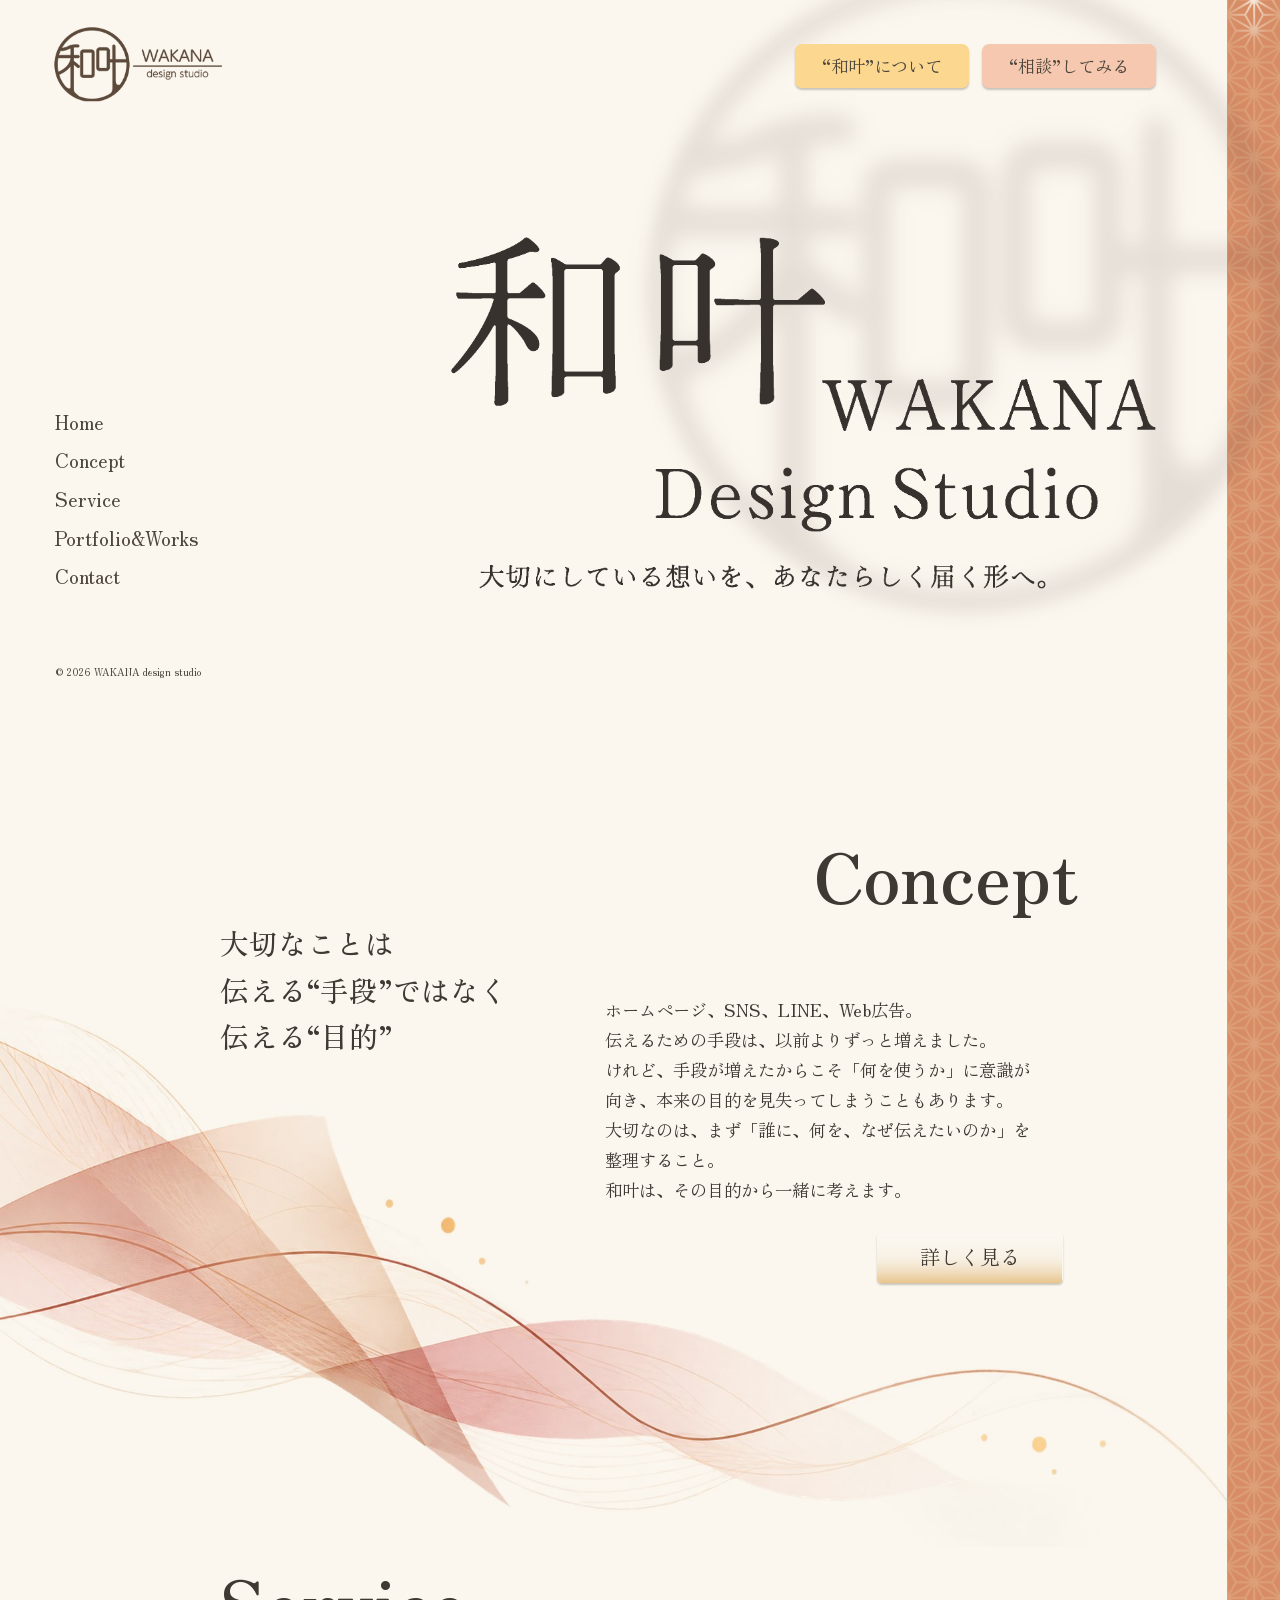
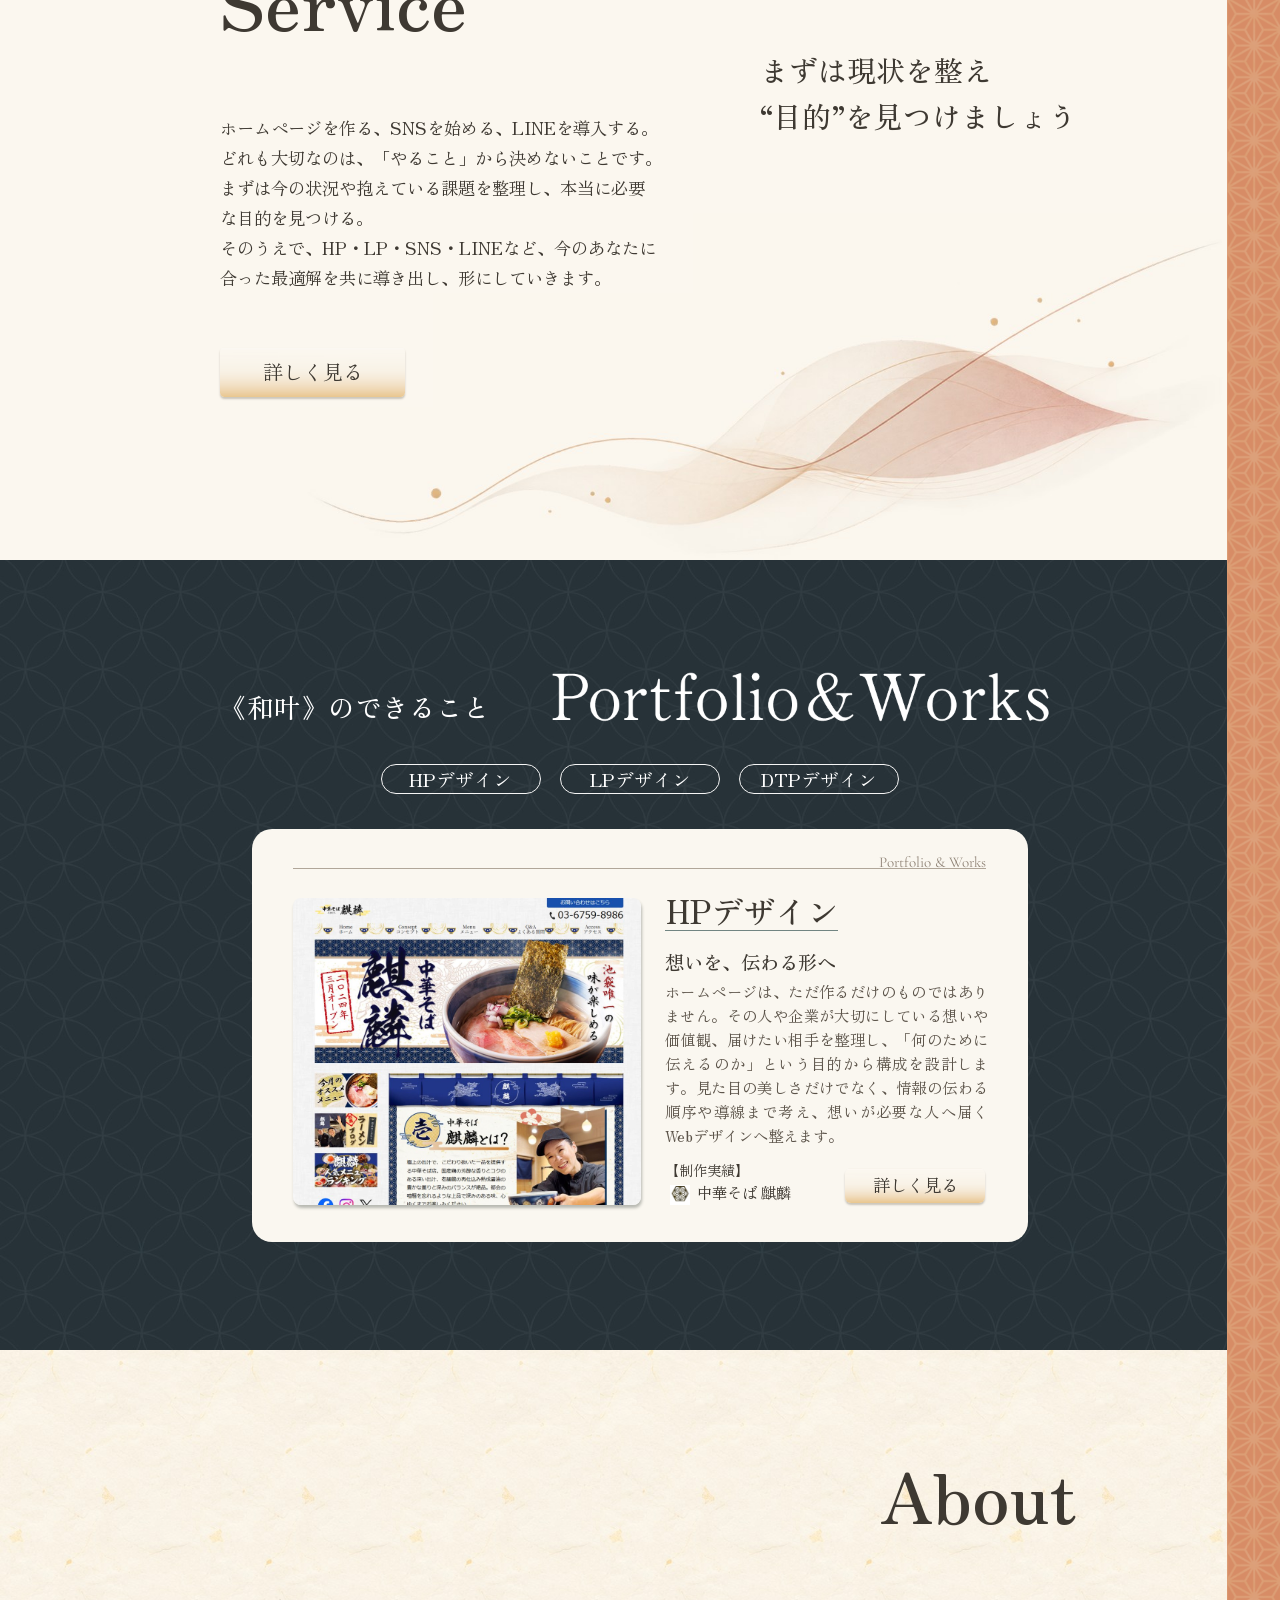
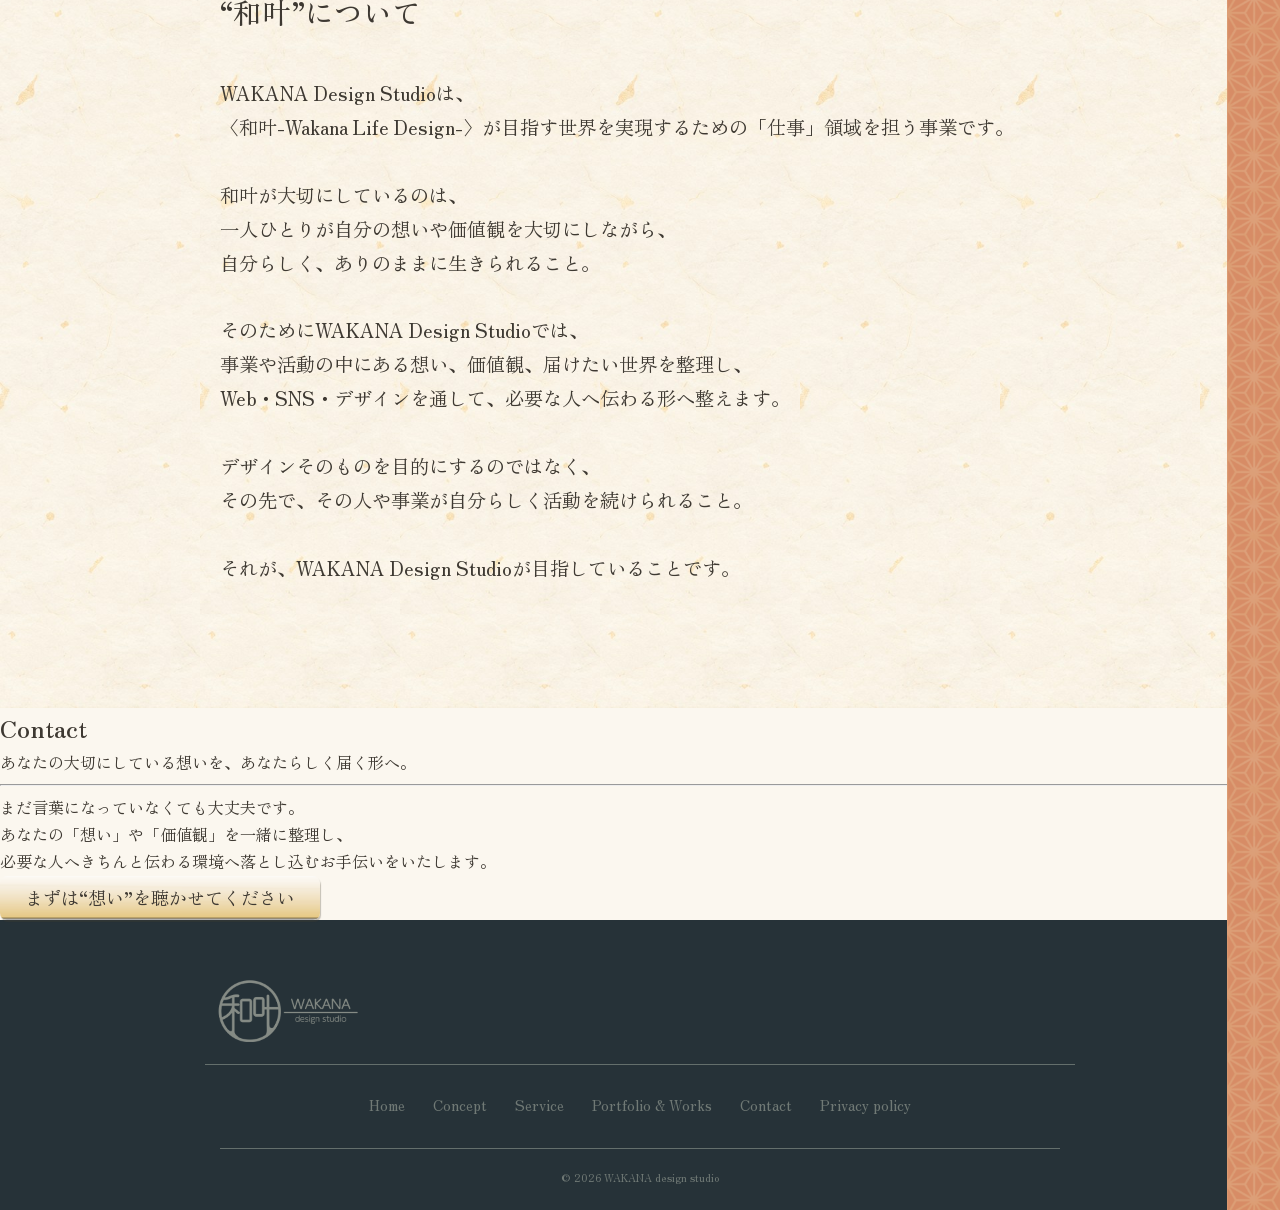
==== commit 853c97ed: "Home: match FV blurred logo to approved Concept - New derived asset fv-back-image-logo-soft.png (ori" ====
--- a/index.html
+++ b/index.html
@@ -12,6 +12,7 @@
   <link rel="stylesheet" href="https://fonts.googleapis.com/css2?family=Cormorant+Garamond&family=Zen+Old+Mincho:wght@400;500&display=swap">
   <link rel="stylesheet" href="assets/css/base.css">
   <link rel="stylesheet" href="assets/css/common.css">
+  <link rel="stylesheet" href="assets/css/sections.css">
   <link rel="stylesheet" href="assets/css/home.css">
   <script src="assets/js/page-entry.js"></script>
   <script src="assets/js/menu.js" defer></script>
@@ -140,7 +141,7 @@
         <div class="fv-pc__center">
         <div class="fv-pc__art">
           <!-- 背景ロゴ：ユーザー指定素材（ぼかし・透明度は素材に含まれるため、CSSで重ねない） -->
-          <img class="fv-pc__background-logo" src="assets/img/home/fv-back-image-logo.png" width="1371" height="1368" alt="" aria-hidden="true">
+          <img class="fv-pc__background-logo" src="assets/img/home/fv-back-image-logo-soft.png" width="1499" height="1496" alt="" aria-hidden="true">
           <h1 id="fv-title-pc" class="visually-hidden">和叶 WAKANA Design Studio 大切にしている想いを、あなたらしく届く形へ。</h1>
           <div class="fv-pc__lettering" aria-hidden="true">
             <img class="fv-pc__jp" src="assets/img/home/fv-sp-wakana-jp.png" width="579" height="272" alt="">
--- a/assets/css/home.css
+++ b/assets/css/home.css
@@ -31,15 +31,6 @@
 .sp-inner {
   width: min(100%, 390px);
   margin-inline: auto;
-}
-
-/* 見出し（英字） */
-.sec-title {
-  font-family: var(--f-garamond);
-  font-weight: 400;
-  font-size: 39px;
-  line-height: 1.2;
-  color: var(--c-text);
 }
 
 /* =========================================================
@@ -1092,145 +1083,27 @@
   }
 }
 
-/* =========================================================
-   Contact（スマホ 233:693 ／ PC 8:7）
-   ========================================================= */
-.contact {
-  position: relative;
-  isolation: isolate;
-  background: #fff;
-}
-
-/* 七宝の帯（原本の文字なし領域）＋中央を淡くする放射状グラデーション */
-.contact__bg {
-  position: absolute;
-  inset: 0;
-  z-index: 0;
-  overflow: hidden;
-  background:
-    radial-gradient(50% 50% at 50% 50%, rgba(255, 255, 255, 0.97) 0%, rgba(255, 255, 255, 0.88) 55%, rgba(255, 255, 255, 0) 100%),
-    url("../img/home/contact-shippo.jpg") center top / 960px 58.2px repeat-y;
-}
-
-.contact__frame {
-  position: relative;
-  z-index: 1;
-  display: flex;
-  flex-direction: column;
-  align-items: center;
-  gap: 18px;
-  width: min(100%, 390px);
-  min-height: 388px;
-  margin-inline: auto;
-  padding: 34px 24px 28px;
-  text-align: center;
-}
-
-.contact__lead {
-  font-weight: 500;
-  font-size: 22px;
-  line-height: 1.5;
-}
-
-.contact__rule {
-  display: none;
-}
-
-.contact__body {
-  font-size: 13px;
-  line-height: 1.8;
-}
-
-@media (min-width: 768px) {
-  .contact__bg {
-    background:
-      radial-gradient(50% 50% at 50% 50%, rgba(255, 255, 255, 0.97) 0%, rgba(255, 255, 255, 0.88) 55%, rgba(255, 255, 255, 0) 100%),
-      url("../img/home/contact-shippo.jpg") center top / 1280px 77.6px repeat-y;
-  }
-
-  /* 1280pxを超える画面：帯の左右端2周期分を外側へ反復（帯の継ぎ目を出さない） */
-  .contact::before,
-  .contact::after {
-    content: "";
-    position: absolute;
-    top: 0;
-    bottom: 0;
-    z-index: -1;
-    width: 50%;
-    background-repeat: repeat;
-    background-size: 203.333px 77.6px;
-  }
-
-  .contact::before {
-    left: 0;
-    background-image: url("../img/home/contact-shippo-edge-l.jpg");
-    background-position: calc(100% - 640px) 0;
-  }
-
-  .contact::after {
-    right: 0;
-    background-image: url("../img/home/contact-shippo-edge-r.jpg");
-    background-position: 640px 0;
-  }
-
-  .contact__frame {
-    gap: 0;
-    min-height: calc(500 * var(--u));
-    width: min(100%, 1280px);
-    margin-inline: auto;
-    padding: calc(72 * var(--u)) calc(var(--rail-w) + 24px) calc(88 * var(--u));
-  }
-
-  .contact__title {
-    font-size: clamp(44px, 16px + 3.3333cqw, 58.667px);
-    line-height: 1.25;
-  }
-
-  .contact__lead {
-    margin-top: calc(26.667 * var(--u));
-    font-size: clamp(18px, 11px + 0.9115cqw, 22.667px);
-    line-height: 1.4118;
-  }
-
-  .contact__rule {
-    display: block;
-    width: min(100%, 620px);
-    height: 0;
-    margin: calc(4.667 * var(--u)) 0 0;
-    border: 0;
-    border-top: 0.7px solid var(--c-contact-rule);
-  }
-
-  .contact__body {
-    margin-top: calc(21.333 * var(--u));
-    font-size: clamp(15px, 9.667px + 0.6927cqw, 18.667px);
-    line-height: 1.7857;
-  }
-
-  .contact__frame .btn--contact {
-    margin-top: calc(37.333 * var(--u));
-  }
-}
-
 /* FV文字と背景を独立。透過文字は原本と同寸、元画像内の位置を維持。 */
 @media (min-width: 768px) {
-  /* 背景ロゴ fv-back-image-logo.png（1371×1368、ぼかし・透明度は素材に含まれる。opacity・blurは重ねない）。
-     配置はデザイン原案（Photoshop）とHome.pngへの重ね合わせで実測：1280基準で幅654px、中心(967,292)、
-     左上(640,-34.3)。画像領域（x426.667〜、幅800）基準で left 26.667% / width 81.75% / top -4.2875cqw。
-     原案どおり右側は和柄に重なり、上端と右端は画面端で切れる（意図した重なり）。
-     支給PNGは外周のぼかしの途中で切り取られており、原案では境界の外側まで滑らかに薄くなるため、
-     直線の段差が出ないよう外周3%だけ透明へ馴染ませる（ロゴ本体の濃さ・ぼかしは変えない） */
+  /* 背景ロゴ fv-back-image-logo-soft.png（1499×1496）：承認済みConcept FVのぼかしロゴと同じ見え方にした派生素材。
+     原本 fv-back-image-logo.png（1371×1368）は変更せず、次の処理を素材に焼き込んでいる（_work/tools/make-soft-logo.ps1）：
+       1. 以前CSSで掛けていた外周3%の馴染ませ（楕円 97%→100%）
+       2. 四辺に透明な余白64pxを追加（ぼかしが画像の矩形境界で切れないように。外周の不透明度は0）
+       3. ガウスぼかし σ17.82px（＝1280時 8.5px。Concept FVとの重ね合わせで実測）
+       4. 濃さ×0.987・色味（ページ背景 #FBF7EF に対する濃さの比 G×1.065、B×0.977、R基準）をConceptの実測に合わせる
+     ぼかし・透明度・色はすべて素材に含まれるため、CSSでopacity・blur・maskを重ねない。
+     配置は承認済みのまま：ロゴ本体（原本の範囲）が1280基準で幅654px・左上(640,-34.3)・中心(967,292)。
+     追加した余白64px分だけ画像枠を左上へ広げる（画像領域の幅800＝100%＝100cqw 基準）。
+     原案どおり右側は和柄に重なり、上端と右端は画面端で切れる（意図した重なり） */
   .fv-pc__art .fv-pc__background-logo {
     position: absolute;
-    left: 26.667%;
-    top: -4.2875cqw;
-    width: 81.75%;
+    left: calc(26.667% - 81.75% * 64 / 1371);
+    top: calc(-4.2875cqw - 81.75cqw * 64 / 1371);
+    width: calc(81.75% * 1499 / 1371);
     max-width: none;
     height: auto;
-    aspect-ratio: 1371 / 1368;
+    aspect-ratio: 1499 / 1496;
     pointer-events: none;
-    -webkit-mask-image: radial-gradient(closest-side, #000 97%, transparent 100%);
-    mask-image: radial-gradient(closest-side, #000 97%, transparent 100%);
   }
   .fv-pc__lettering img {
     position: absolute;
@@ -1242,4 +1115,4 @@
   .fv-pc__lettering .fv-pc__studio { left: 27.5%; top: 57.3333cqw; width: 58.1667%; }
   .fv-pc__lettering .fv-pc__tagline-first { left: 5.6667%; top: 69.6667cqw; width: 36.4167%; }
   .fv-pc__lettering .fv-pc__tagline-second { left: 42.25%; top: 69.6667cqw; width: 36.25%; }
-}+}
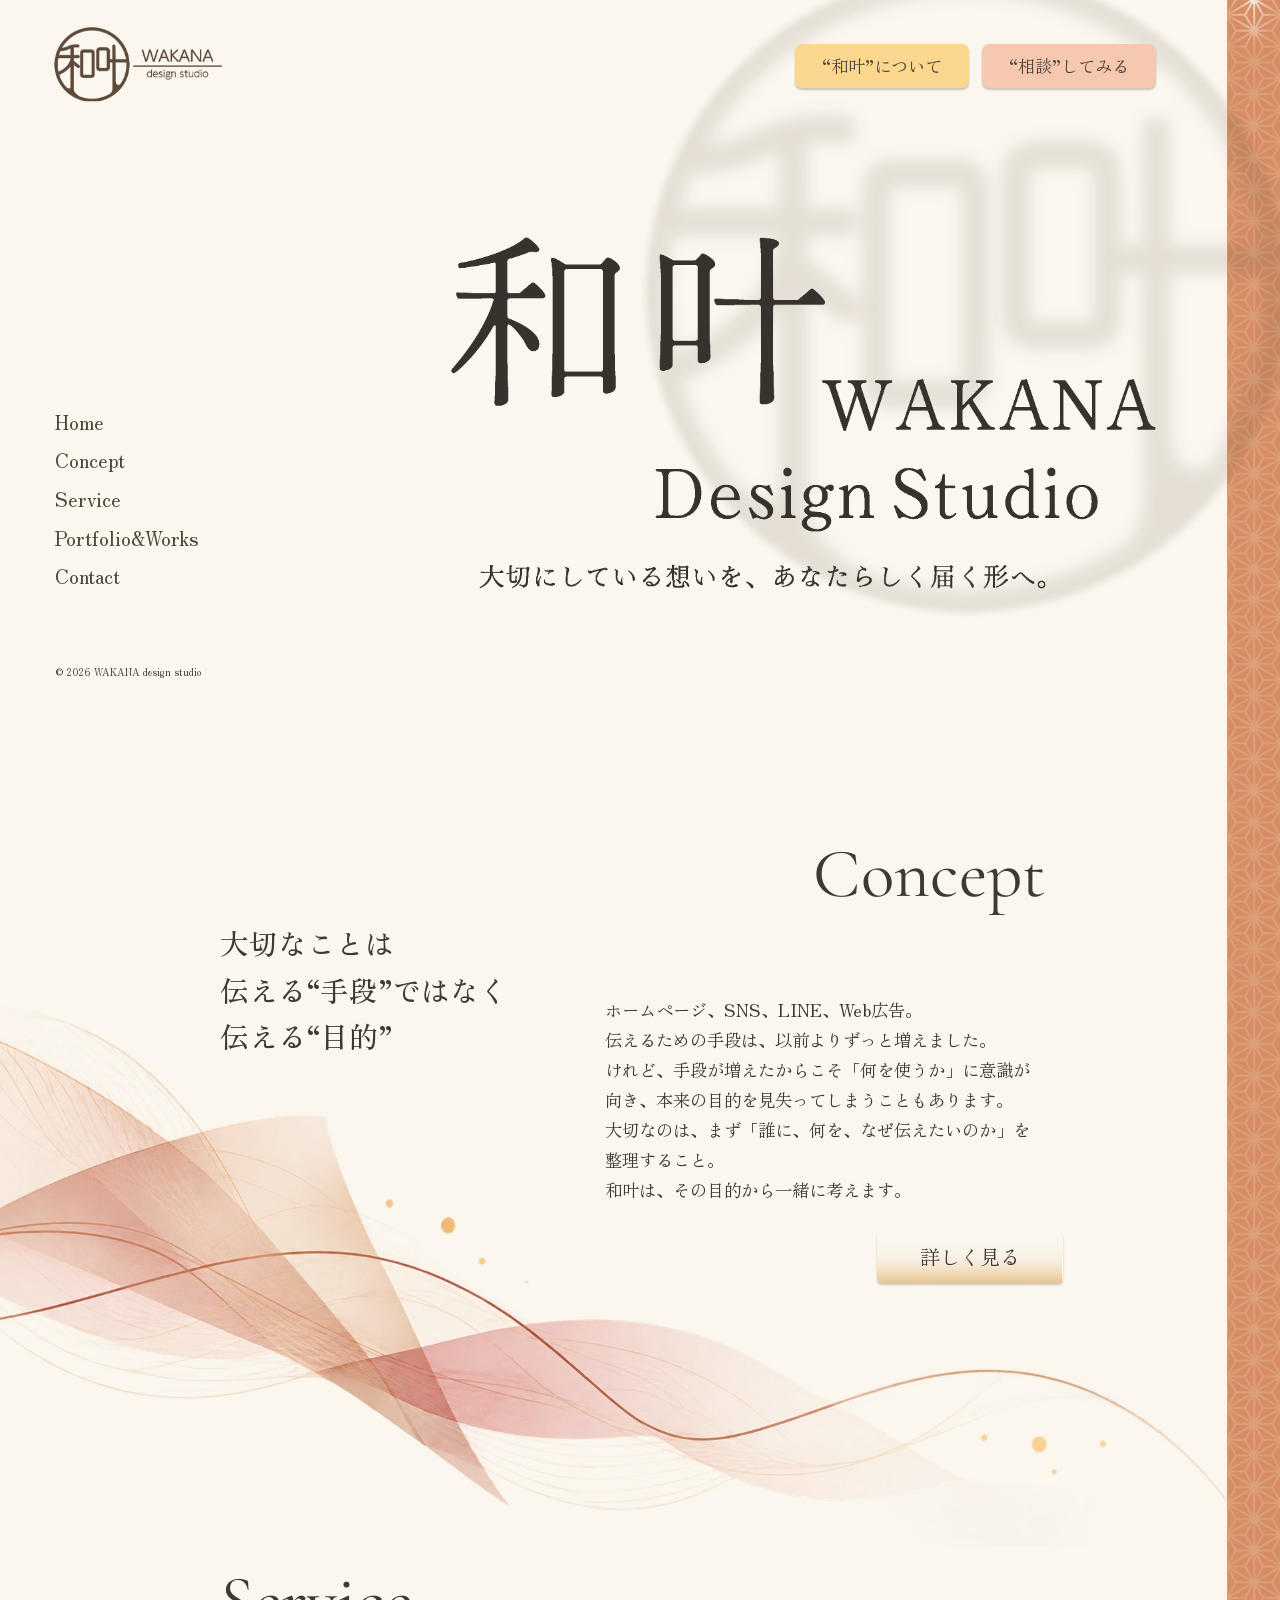
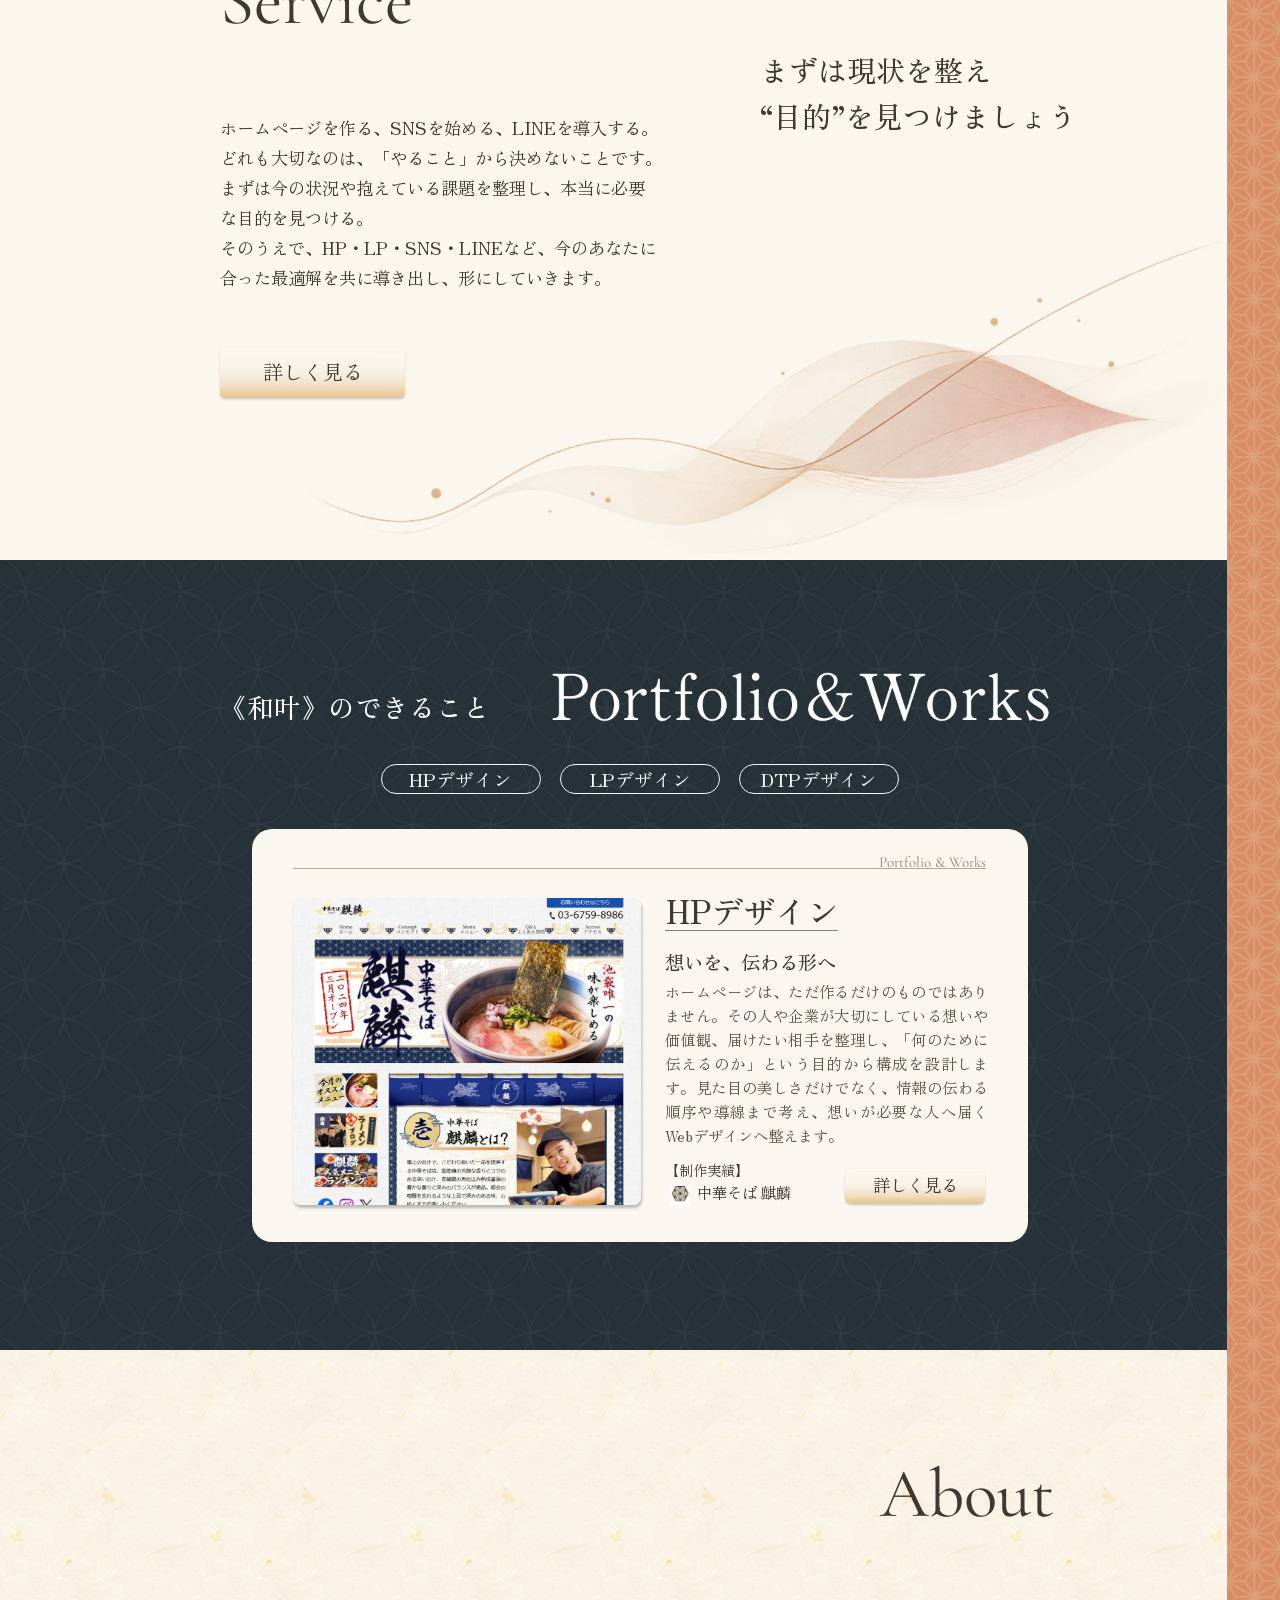
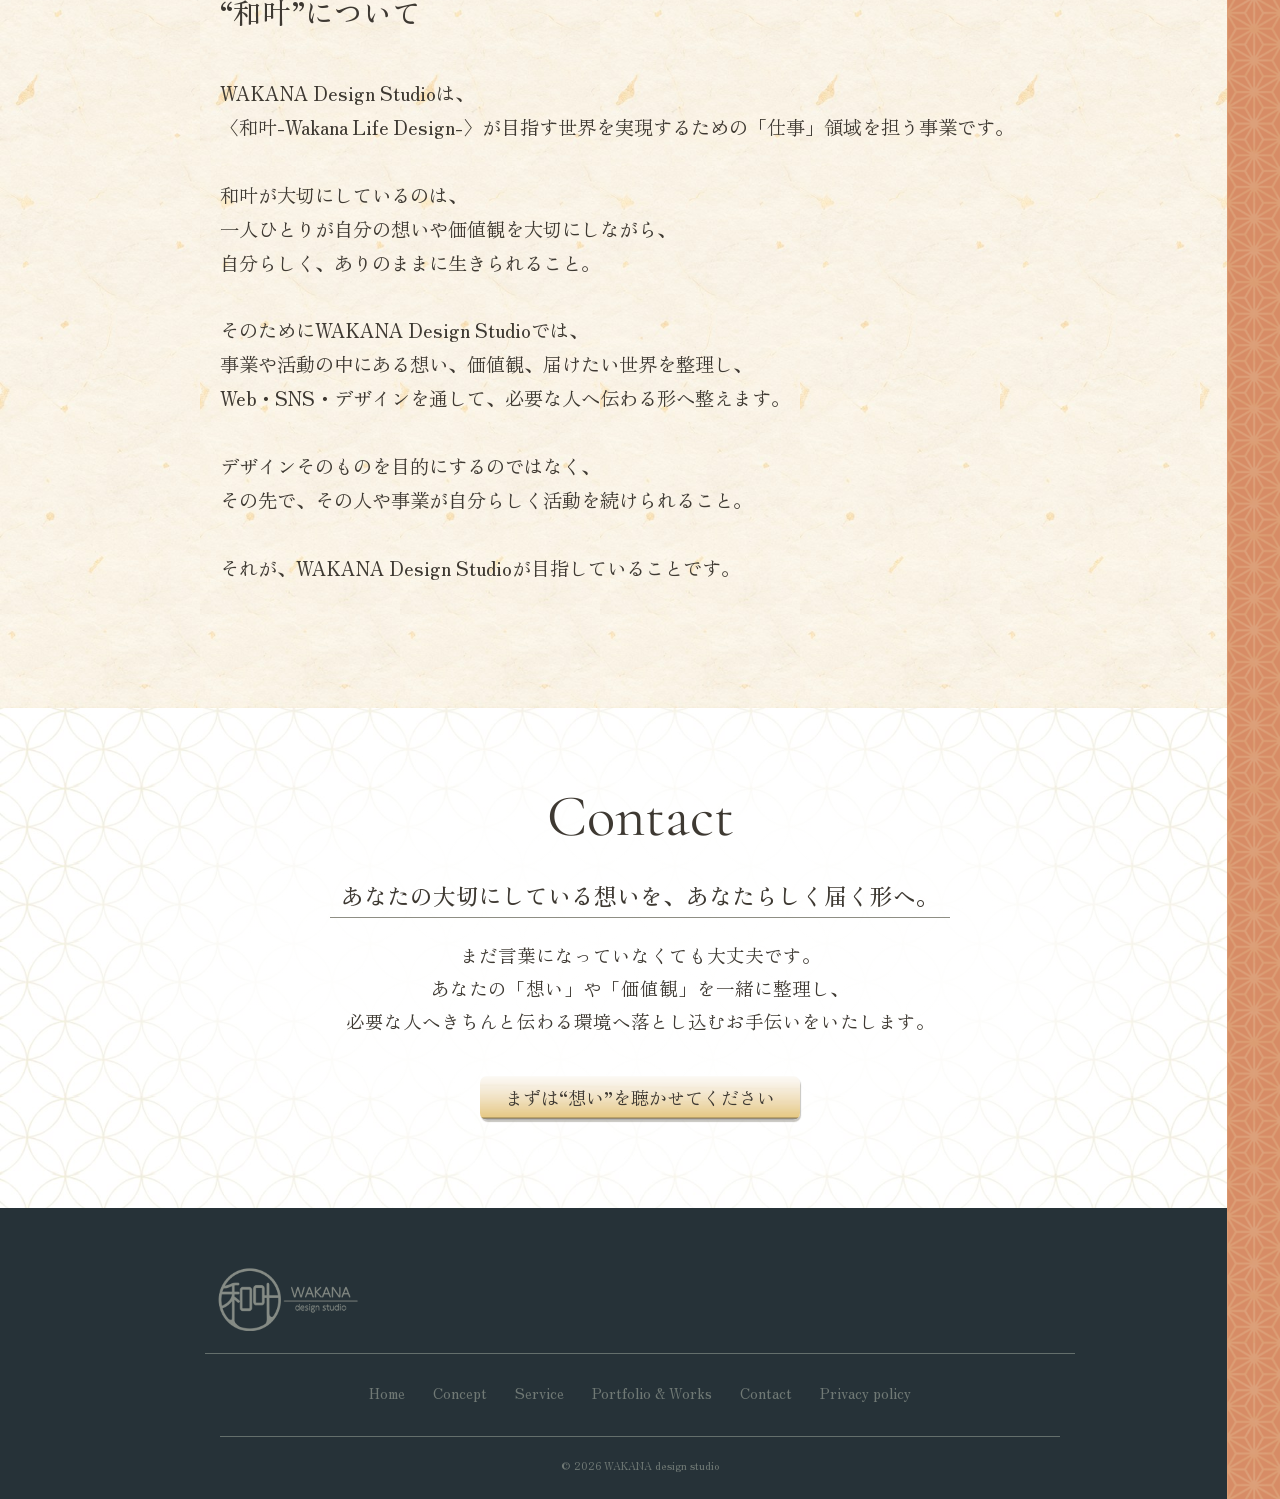
==== commit 7c501db4: "Concept page and shared section styles (approved local build) - concept.html / concept.css / assets/" ====
--- a/index.html
+++ b/index.html
@@ -141,7 +141,7 @@
         <div class="fv-pc__center">
         <div class="fv-pc__art">
           <!-- 背景ロゴ：ユーザー指定素材（ぼかし・透明度は素材に含まれるため、CSSで重ねない） -->
-          <img class="fv-pc__background-logo" src="assets/img/home/fv-back-image-logo-soft.png" width="1499" height="1496" alt="" aria-hidden="true">
+          <img class="fv-pc__background-logo" src="assets/img/home/fv-back-image-logo.png" width="1371" height="1368" alt="" aria-hidden="true">
           <h1 id="fv-title-pc" class="visually-hidden">和叶 WAKANA Design Studio 大切にしている想いを、あなたらしく届く形へ。</h1>
           <div class="fv-pc__lettering" aria-hidden="true">
             <img class="fv-pc__jp" src="assets/img/home/fv-sp-wakana-jp.png" width="579" height="272" alt="">
--- a/assets/css/base.css
+++ b/assets/css/base.css
@@ -193,6 +193,13 @@
   }
 }
 
+/* .br-pc … PC構成（768px以上）だけで改行（Concept実装時に追加。既存ページへの影響なし） */
+@media (max-width: 767.98px) {
+  .br-pc {
+    display: none;
+  }
+}
+
 @media (min-width: 1280px) {
   .br-wide,
   .br-design {
--- a/assets/css/sections.css
+++ b/assets/css/sections.css
@@ -0,0 +1,135 @@
+/* =========================================================
+   複数ページで共有するセクション部品
+   - 英字見出し .sec-title
+   - Contact（Home 233:693 / 8:7、Concept 278:573 / 66:65 と同じデザイン）
+   home.css から内容を変えずに移動（2026-11-09、Concept実装時）
+   ========================================================= */
+
+/* 見出し（英字） */
+.sec-title {
+  font-family: var(--f-garamond);
+  font-weight: 400;
+  font-size: 39px;
+  line-height: 1.2;
+  color: var(--c-text);
+}
+
+/* =========================================================
+   Contact（スマホ 233:693 ／ PC 8:7）
+   ========================================================= */
+.contact {
+  position: relative;
+  isolation: isolate;
+  background: #fff;
+}
+
+/* 七宝の帯（原本の文字なし領域）＋中央を淡くする放射状グラデーション */
+.contact__bg {
+  position: absolute;
+  inset: 0;
+  z-index: 0;
+  overflow: hidden;
+  background:
+    radial-gradient(50% 50% at 50% 50%, rgba(255, 255, 255, 0.97) 0%, rgba(255, 255, 255, 0.88) 55%, rgba(255, 255, 255, 0) 100%),
+    url("../img/home/contact-shippo.jpg") center top / 960px 58.2px repeat-y;
+}
+
+.contact__frame {
+  position: relative;
+  z-index: 1;
+  display: flex;
+  flex-direction: column;
+  align-items: center;
+  gap: 18px;
+  width: min(100%, 390px);
+  min-height: 388px;
+  margin-inline: auto;
+  padding: 34px 24px 28px;
+  text-align: center;
+}
+
+.contact__lead {
+  font-weight: 500;
+  font-size: 22px;
+  line-height: 1.5;
+}
+
+.contact__rule {
+  display: none;
+}
+
+.contact__body {
+  font-size: 13px;
+  line-height: 1.8;
+}
+
+@media (min-width: 768px) {
+  .contact__bg {
+    background:
+      radial-gradient(50% 50% at 50% 50%, rgba(255, 255, 255, 0.97) 0%, rgba(255, 255, 255, 0.88) 55%, rgba(255, 255, 255, 0) 100%),
+      url("../img/home/contact-shippo.jpg") center top / 1280px 77.6px repeat-y;
+  }
+
+  /* 1280pxを超える画面：帯の左右端2周期分を外側へ反復（帯の継ぎ目を出さない） */
+  .contact::before,
+  .contact::after {
+    content: "";
+    position: absolute;
+    top: 0;
+    bottom: 0;
+    z-index: -1;
+    width: 50%;
+    background-repeat: repeat;
+    background-size: 203.333px 77.6px;
+  }
+
+  .contact::before {
+    left: 0;
+    background-image: url("../img/home/contact-shippo-edge-l.jpg");
+    background-position: calc(100% - 640px) 0;
+  }
+
+  .contact::after {
+    right: 0;
+    background-image: url("../img/home/contact-shippo-edge-r.jpg");
+    background-position: 640px 0;
+  }
+
+  .contact__frame {
+    gap: 0;
+    min-height: calc(500 * var(--u));
+    width: min(100%, 1280px);
+    margin-inline: auto;
+    padding: calc(72 * var(--u)) calc(var(--rail-w) + 24px) calc(88 * var(--u));
+  }
+
+  .contact__title {
+    font-size: clamp(44px, 16px + 3.3333cqw, 58.667px);
+    line-height: 1.25;
+  }
+
+  .contact__lead {
+    margin-top: calc(26.667 * var(--u));
+    font-size: clamp(18px, 11px + 0.9115cqw, 22.667px);
+    line-height: 1.4118;
+  }
+
+  .contact__rule {
+    display: block;
+    width: min(100%, 620px);
+    height: 0;
+    margin: calc(4.667 * var(--u)) 0 0;
+    border: 0;
+    border-top: 0.7px solid var(--c-contact-rule);
+  }
+
+  .contact__body {
+    margin-top: calc(21.333 * var(--u));
+    font-size: clamp(15px, 9.667px + 0.6927cqw, 18.667px);
+    line-height: 1.7857;
+  }
+
+  .contact__frame .btn--contact {
+    margin-top: calc(37.333 * var(--u));
+  }
+}
--- a/assets/css/home.css
+++ b/assets/css/home.css
@@ -1085,25 +1085,23 @@
 
 /* FV文字と背景を独立。透過文字は原本と同寸、元画像内の位置を維持。 */
 @media (min-width: 768px) {
-  /* 背景ロゴ fv-back-image-logo-soft.png（1499×1496）：承認済みConcept FVのぼかしロゴと同じ見え方にした派生素材。
-     原本 fv-back-image-logo.png（1371×1368）は変更せず、次の処理を素材に焼き込んでいる（_work/tools/make-soft-logo.ps1）：
-       1. 以前CSSで掛けていた外周3%の馴染ませ（楕円 97%→100%）
-       2. 四辺に透明な余白64pxを追加（ぼかしが画像の矩形境界で切れないように。外周の不透明度は0）
-       3. ガウスぼかし σ17.82px（＝1280時 8.5px。Concept FVとの重ね合わせで実測）
-       4. 濃さ×0.987・色味（ページ背景 #FBF7EF に対する濃さの比 G×1.065、B×0.977、R基準）をConceptの実測に合わせる
-     ぼかし・透明度・色はすべて素材に含まれるため、CSSでopacity・blur・maskを重ねない。
-     配置は承認済みのまま：ロゴ本体（原本の範囲）が1280基準で幅654px・左上(640,-34.3)・中心(967,292)。
-     追加した余白64px分だけ画像枠を左上へ広げる（画像領域の幅800＝100%＝100cqw 基準）。
-     原案どおり右側は和柄に重なり、上端と右端は画面端で切れる（意図した重なり） */
+  /* 背景ロゴ fv-back-image-logo.png（1371×1368、ぼかし・透明度は素材に含まれる。opacity・blurは重ねない）。
+     配置はデザイン原案（Photoshop）とHome.pngへの重ね合わせで実測：1280基準で幅654px、中心(967,292)、
+     左上(640,-34.3)。画像領域（x426.667〜、幅800）基準で left 26.667% / width 81.75% / top -4.2875cqw。
+     原案どおり右側は和柄に重なり、上端と右端は画面端で切れる（意図した重なり）。
+     支給PNGは外周のぼかしの途中で切り取られており、原案では境界の外側まで滑らかに薄くなるため、
+     直線の段差が出ないよう外周3%だけ透明へ馴染ませる（ロゴ本体の濃さ・ぼかしは変えない） */
   .fv-pc__art .fv-pc__background-logo {
     position: absolute;
-    left: calc(26.667% - 81.75% * 64 / 1371);
-    top: calc(-4.2875cqw - 81.75cqw * 64 / 1371);
-    width: calc(81.75% * 1499 / 1371);
+    left: 26.667%;
+    top: -4.2875cqw;
+    width: 81.75%;
     max-width: none;
     height: auto;
-    aspect-ratio: 1499 / 1496;
+    aspect-ratio: 1371 / 1368;
     pointer-events: none;
+    -webkit-mask-image: radial-gradient(closest-side, #000 97%, transparent 100%);
+    mask-image: radial-gradient(closest-side, #000 97%, transparent 100%);
   }
   .fv-pc__lettering img {
     position: absolute;
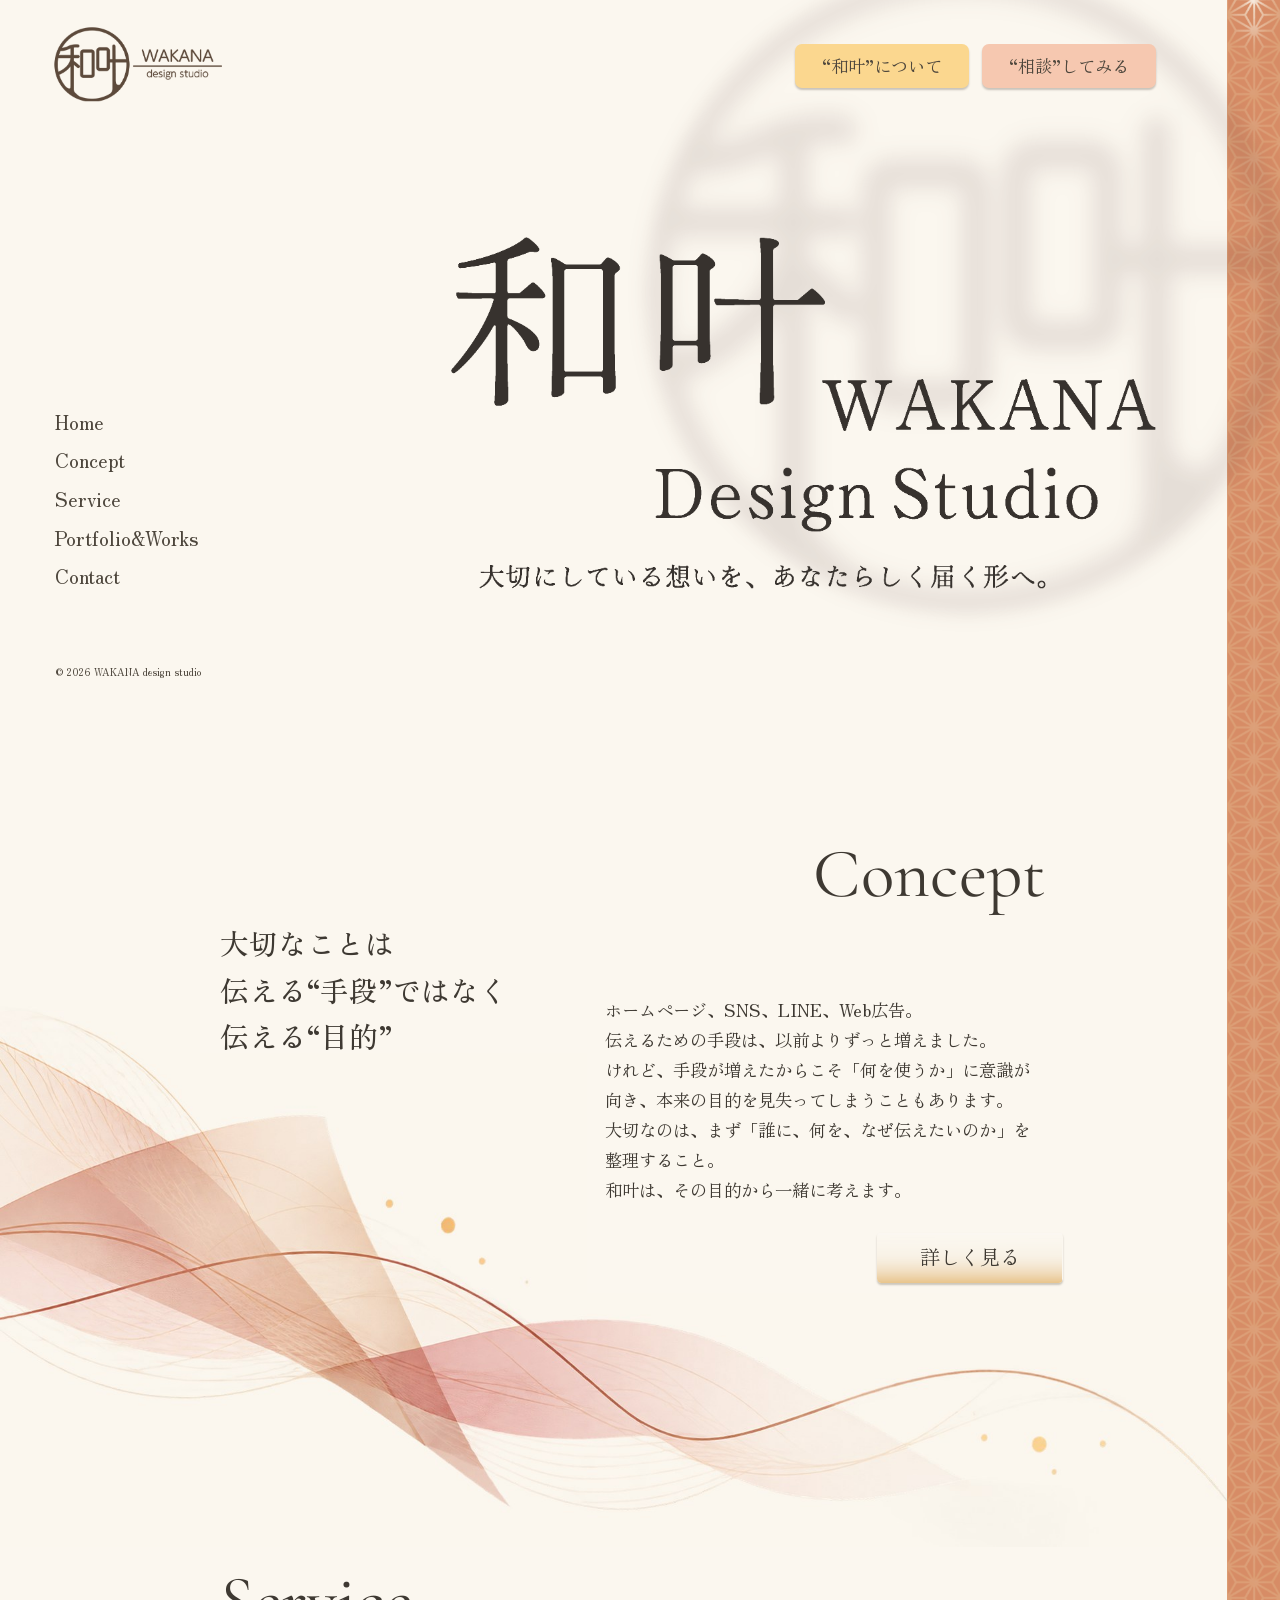
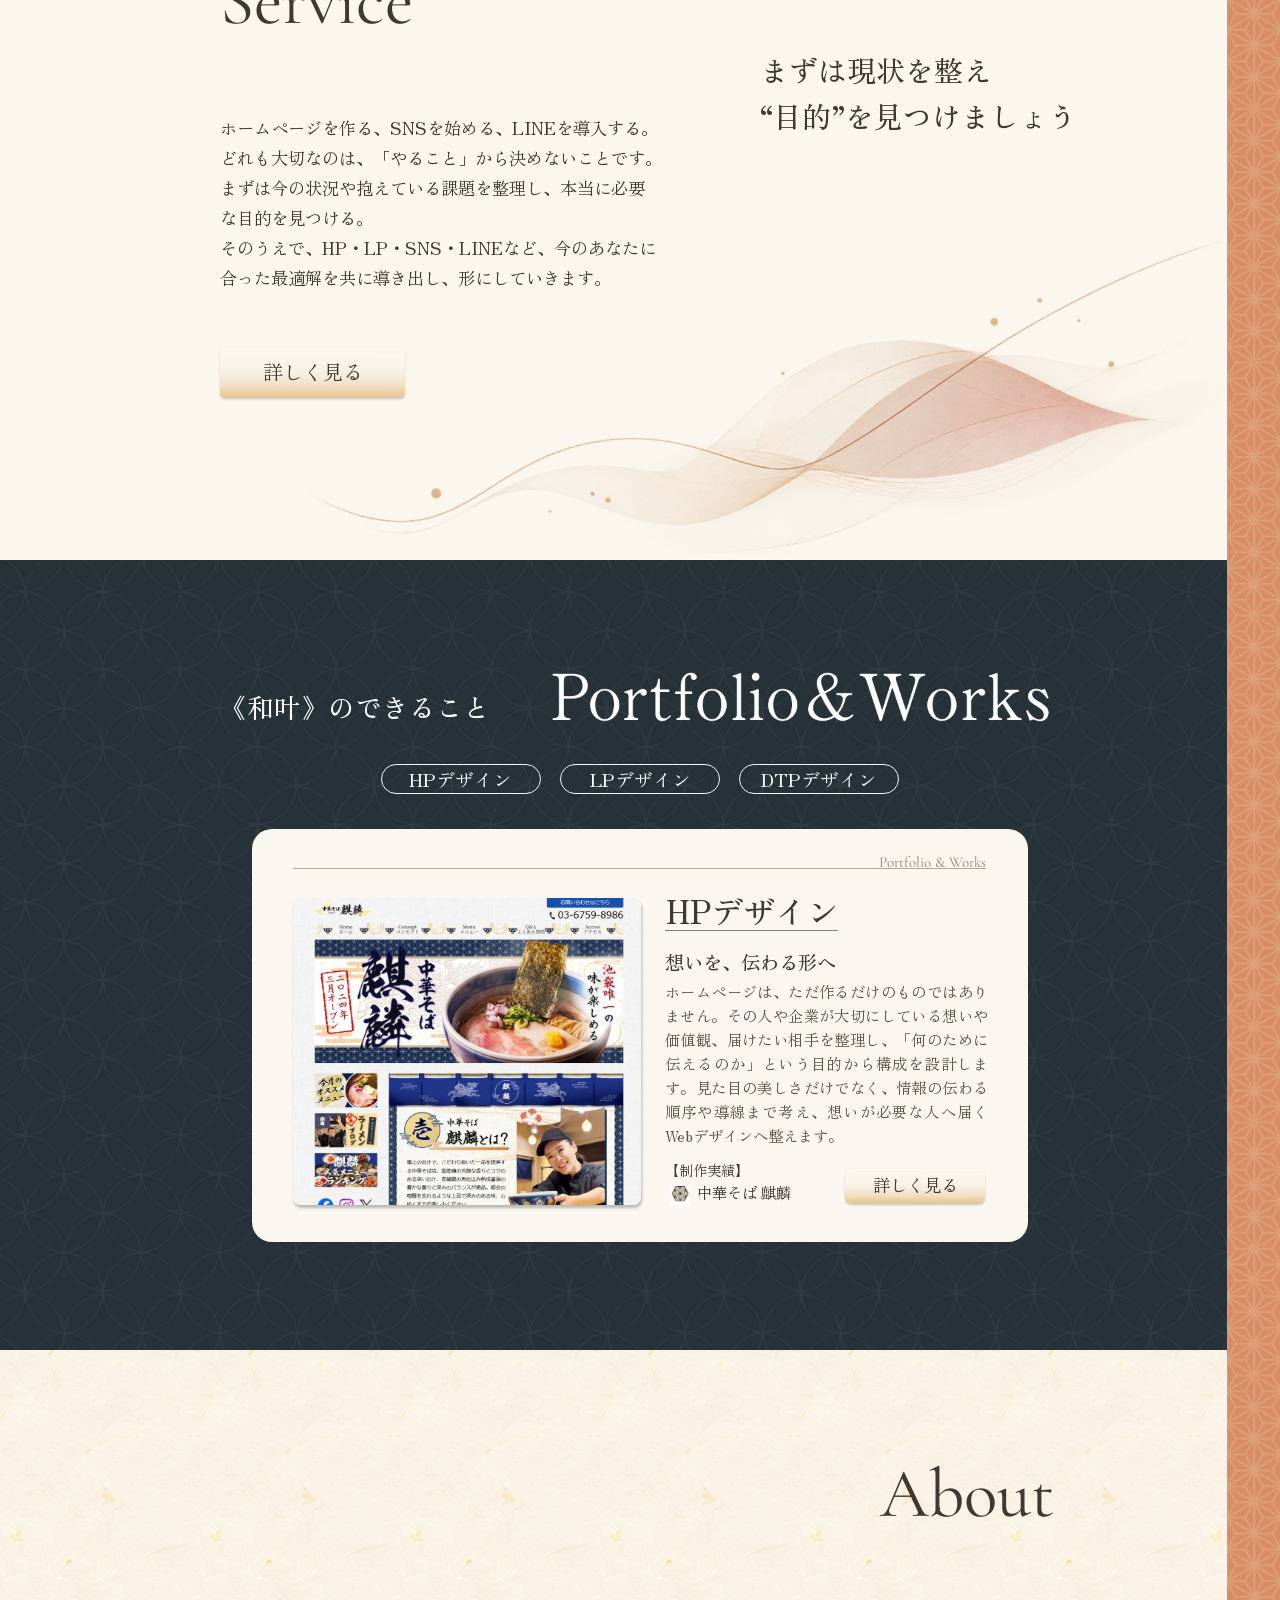
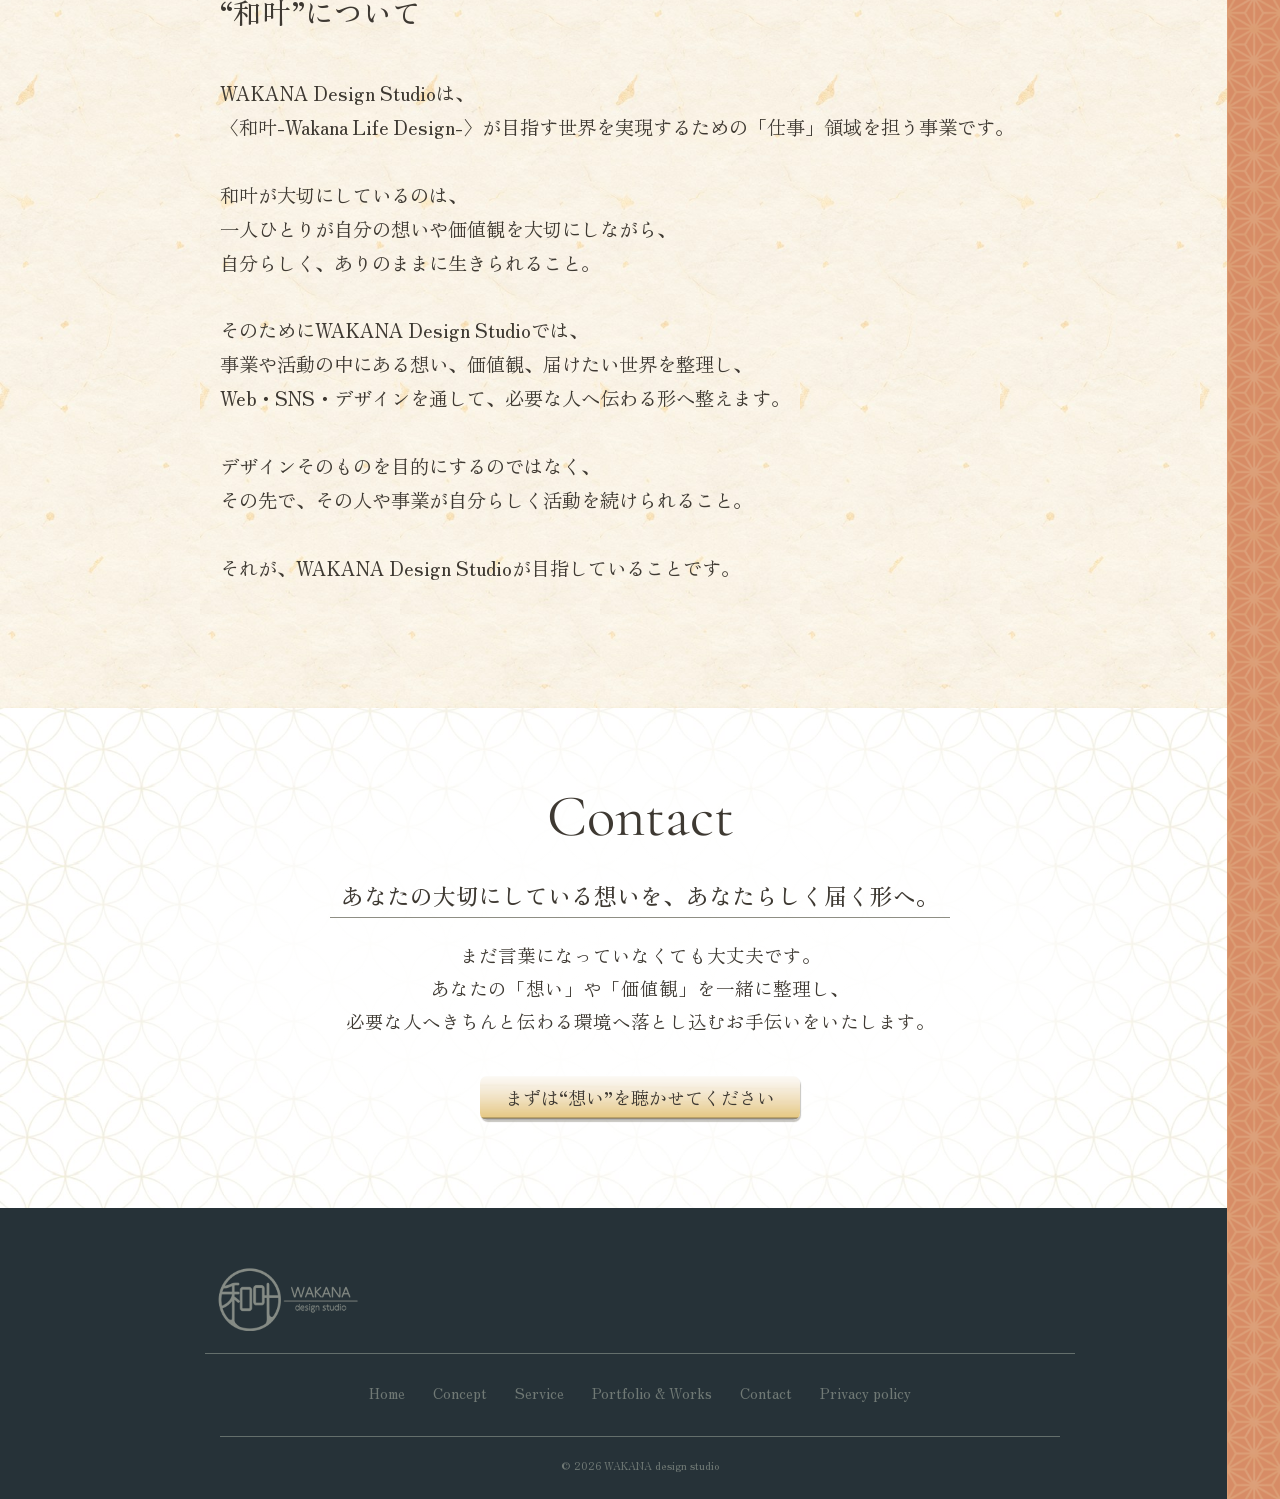
==== commit 610db530: "Launch preparation: Privacy page, works notice, favicon, SEO - privacy.html / privacy.css (Figma PC " ====
--- a/index.html
+++ b/index.html
@@ -3,10 +3,23 @@
 <head>
   <meta charset="UTF-8">
   <meta name="viewport" content="width=device-width, initial-scale=1.0">
-  <!-- 本公開の承認までは noindex を維持する -->
-  <meta name="robots" content="noindex">
-  <title>和叶 | WAKANA Design Studio</title>
-  <meta name="description" content="大切にしている想いを、あなたらしく届く形へ。WAKANA Design Studio（和叶）">
+  <title>和叶 WAKANA Design Studio | Webデザイン・DTPデザイン</title>
+  <meta name="description" content="大切にしている想いを、あなたらしく届く形へ。和叶（WAKANA Design Studio）は、想いや目的を整理するところから、ホームページ・ランディングページ、名刺やチラシなどのデザインをお手伝いします。">
+  <link rel="canonical" href="https://design.wakana-life.com/">
+  <link rel="icon" href="favicon.ico?v=20261110b" sizes="any">
+  <link rel="icon" href="assets/img/favicon/favicon.svg?v=20261110b" type="image/svg+xml">
+  <link rel="apple-touch-icon" href="assets/img/favicon/apple-touch-icon.png?v=20261110b">
+  <meta property="og:type" content="website">
+  <meta property="og:site_name" content="和叶 WAKANA Design Studio">
+  <meta property="og:locale" content="ja_JP">
+  <meta property="og:title" content="和叶 WAKANA Design Studio | Webデザイン・DTPデザイン">
+  <meta property="og:description" content="大切にしている想いを、あなたらしく届く形へ。和叶（WAKANA Design Studio）は、想いや目的を整理するところから、ホームページ・ランディングページ、名刺やチラシなどのデザインをお手伝いします。">
+  <meta property="og:url" content="https://design.wakana-life.com/">
+  <meta property="og:image" content="https://design.wakana-life.com/assets/img/common/og-image.jpg">
+  <meta property="og:image:width" content="1200">
+  <meta property="og:image:height" content="630">
+  <meta property="og:image:alt" content="和叶 WAKANA Design Studio　大切にしている想いを、あなたらしく届く形へ。">
+  <meta name="twitter:card" content="summary_large_image">
   <link rel="preconnect" href="https://fonts.googleapis.com">
   <link rel="preconnect" href="https://fonts.gstatic.com" crossorigin>
   <link rel="stylesheet" href="https://fonts.googleapis.com/css2?family=Cormorant+Garamond&family=Zen+Old+Mincho:wght@400;500&display=swap">
@@ -16,9 +29,34 @@
   <link rel="stylesheet" href="assets/css/home.css">
   <script src="assets/js/page-entry.js"></script>
   <script src="assets/js/menu.js" defer></script>
+  <script src="assets/js/notice.js" defer></script>
   <script src="assets/js/works-tabs.js" defer></script>
   <script src="assets/js/pattern-light.js" defer></script>
-</head>
+  <script type="application/ld+json">
+  {
+    "@context": "https://schema.org",
+    "@graph": [
+      {
+        "@type": "WebSite",
+        "@id": "https://design.wakana-life.com/#website",
+        "url": "https://design.wakana-life.com/",
+        "name": "和叶 WAKANA Design Studio",
+        "inLanguage": "ja",
+        "publisher": { "@id": "https://design.wakana-life.com/#organization" }
+      },
+      {
+        "@type": "Organization",
+        "@id": "https://design.wakana-life.com/#organization",
+        "name": "和叶 - WAKANA design studio -",
+        "alternateName": ["和叶", "WAKANA Design Studio"],
+        "url": "https://design.wakana-life.com/",
+        "logo": "https://design.wakana-life.com/assets/img/common/logo.png",
+        "email": "wakana.d.studio@gmail.com",
+        "sameAs": ["https://lin.ee/7kDfRDG"]
+      }
+    ]
+  }
+  </script></head>
 <body>
 <div class="page" id="top" tabindex="-1">
   <a class="skip-link" href="#main">本文へスキップ</a>
@@ -141,7 +179,7 @@
         <div class="fv-pc__center">
         <div class="fv-pc__art">
           <!-- 背景ロゴ：ユーザー指定素材（ぼかし・透明度は素材に含まれるため、CSSで重ねない） -->
-          <img class="fv-pc__background-logo" src="assets/img/home/fv-back-image-logo.png" width="1371" height="1368" alt="" aria-hidden="true">
+          <img class="fv-pc__background-logo" src="assets/img/home/fv-back-image-logo-soft.png" width="1499" height="1496" alt="" aria-hidden="true">
           <h1 id="fv-title-pc" class="visually-hidden">和叶 WAKANA Design Studio 大切にしている想いを、あなたらしく届く形へ。</h1>
           <div class="fv-pc__lettering" aria-hidden="true">
             <img class="fv-pc__jp" src="assets/img/home/fv-sp-wakana-jp.png" width="579" height="272" alt="">
@@ -226,8 +264,8 @@
                     <img class="work-card__icon" src="assets/img/home/works-icon.png" width="46" height="44" alt="">
                     <span class="work-card__name">中華そば 麒麟</span>
                   </p>
-                  <!-- 「詳しく見る」接続先未確定：リンク・クリック動作なし。本公開前に扱いを確定する（2026-11-09 ユーザー指示） -->
-                  <span class="btn btn--gold btn--static" aria-hidden="true">詳しく見る</span>
+                  <!-- 「詳しく見る」詳細ページは制作中：ボタンで「公開ページ制作中」の案内を開く（2026-11-10 ユーザー指示） -->
+                  <button class="btn btn--gold btn--static" type="button" data-notice="works-notice" aria-haspopup="dialog">詳しく見る<span class="visually-hidden">（中華そば 麒麟）</span></button>
                 </div>
               </div>
             </div>
@@ -252,8 +290,8 @@
                     <img class="work-card__icon" src="assets/img/home/works-icon.png" width="46" height="44" alt="">
                     <span class="work-card__name">社会福祉法人 愛誠会<br>ゆめこども園 様</span>
                   </p>
-                  <!-- 「詳しく見る」接続先未確定：リンク・クリック動作なし。本公開前に扱いを確定する（2026-11-09 ユーザー指示） -->
-                  <span class="btn btn--gold btn--static" aria-hidden="true">詳しく見る</span>
+                  <!-- 「詳しく見る」詳細ページは制作中：ボタンで「公開ページ制作中」の案内を開く（2026-11-10 ユーザー指示） -->
+                  <button class="btn btn--gold btn--static" type="button" data-notice="works-notice" aria-haspopup="dialog">詳しく見る<span class="visually-hidden">（ゆめこども園）</span></button>
                 </div>
               </div>
             </div>
@@ -283,8 +321,8 @@
                     <img class="work-card__icon" src="assets/img/home/works-icon.png" width="46" height="44" alt="">
                     <span class="work-card__name">和叶｜自社名刺デザイン</span>
                   </p>
-                  <!-- 「詳しく見る」接続先未確定：リンク・クリック動作なし。本公開前に扱いを確定する（2026-11-09 ユーザー指示） -->
-                  <span class="btn btn--gold btn--static" aria-hidden="true">詳しく見る</span>
+                  <!-- 「詳しく見る」詳細ページは制作中：ボタンで「公開ページ制作中」の案内を開く（2026-11-10 ユーザー指示） -->
+                  <button class="btn btn--gold btn--static" type="button" data-notice="works-notice" aria-haspopup="dialog">詳しく見る<span class="visually-hidden">（和叶｜自社名刺デザイン）</span></button>
                 </div>
               </div>
             </div>
@@ -323,6 +361,14 @@
       </div>
     </section>
   </main>
+  <!-- 制作実績の案内（詳細ページは制作中のため、移動せずにこの案内を表示する：notice.js） -->
+  <dialog class="notice" id="works-notice" aria-labelledby="works-notice-text">
+    <div class="notice__body">
+      <span class="notice__rule" aria-hidden="true"></span>
+      <p class="notice__text" id="works-notice-text">制作実績の公開ページは現在制作中です。<br>公開まで今しばらくお待ちください。</p>
+      <button class="notice__close" type="button" data-notice-close><img src="assets/img/common/icon-close.svg" width="44" height="44" alt="閉じる"></button>
+    </div>
+  </dialog>
 
   <!-- ===== フッター（8:8 / 233:700） ===== -->
   <footer class="site-footer">
--- a/assets/css/common.css
+++ b/assets/css/common.css
@@ -287,7 +287,8 @@
     border-radius: 5.892px; /* 7 × 156 / 185.333 */
   }
 
-  .btn--static.btn--gold:hover {
+  .btn--static.btn--gold:hover,
+  .btn--static.btn--gold:focus-visible {
     border-radius: 7.4px; /* 7 × 148 / 140 */
   }
 
@@ -460,3 +461,74 @@
     will-change: auto;
   }
 }
+
+/* ---------- 制作実績の案内（公開ページ制作中）：Home 実績「詳しく見る」・Service「制作実績を見る」共通 ----------
+   移動先のページがまだ無いため、ボタンで小さなダイアログを開く（dialog要素：Escで閉じる・背面は操作不可）。
+   見た目はスマホメニューと同じ考え方（背景色・薄い影・右上の×）。閉じると開いたボタンへフォーカスを戻す（notice.js） */
+.notice {
+  width: min(400px, calc(100% - 48px));
+  max-width: none;
+  margin: auto;
+  padding: 0;
+  border: 0;
+  border-radius: 8px;
+  background: var(--c-bg);
+  box-shadow: 0 5px 18px rgba(0, 0, 0, 0.14);
+  color: var(--c-text);
+}
+
+.notice::backdrop {
+  background: rgba(38, 50, 56, 0.28);
+}
+
+.notice__body {
+  position: relative;
+  display: flex;
+  flex-direction: column;
+  align-items: center;
+  gap: 18px;
+  padding: 44px 28px 34px;
+  text-align: center;
+}
+
+.notice__rule {
+  display: block;
+  width: 48px;
+  height: 2px;
+  background: #dc9774;
+}
+
+.notice__text {
+  font-size: 15px;
+  line-height: 1.9;
+}
+
+.notice__close {
+  position: absolute;
+  top: 4px;
+  right: 4px;
+  width: 44px;
+  height: 44px;
+}
+
+.notice__close img {
+  width: 44px;
+  height: 44px;
+}
+
+@media (min-width: 768px) {
+  .notice__text {
+    font-size: 16px;
+  }
+}
+
+@media (prefers-reduced-motion: no-preference) {
+  .notice[open] {
+    animation: notice-in 0.25s var(--ease);
+  }
+
+  @keyframes notice-in {
+    from { opacity: 0; transform: translateY(6px); }
+    to { opacity: 1; transform: none; }
+  }
+}
--- a/assets/css/home.css
+++ b/assets/css/home.css
@@ -748,7 +748,7 @@
   line-height: 1.65;
 }
 
-/* 「詳しく見る」：接続先未確定のため見た目のみ（リンク・クリック動作なし） */
+/* 「詳しく見る」：詳細ページは制作中のため、押すと「公開ページ制作中」の案内を開くボタン（notice.js） */
 .btn--static {
   width: 148px;
   height: 37.352px;
@@ -757,7 +757,6 @@
   box-shadow: 0 2.114px 2.114px rgba(64, 51, 31, 0.25);
   font-size: 18.32px;
   line-height: 25.371px;
-  cursor: default;
   user-select: none;
 }
 
@@ -1085,23 +1084,25 @@
 
 /* FV文字と背景を独立。透過文字は原本と同寸、元画像内の位置を維持。 */
 @media (min-width: 768px) {
-  /* 背景ロゴ fv-back-image-logo.png（1371×1368、ぼかし・透明度は素材に含まれる。opacity・blurは重ねない）。
-     配置はデザイン原案（Photoshop）とHome.pngへの重ね合わせで実測：1280基準で幅654px、中心(967,292)、
-     左上(640,-34.3)。画像領域（x426.667〜、幅800）基準で left 26.667% / width 81.75% / top -4.2875cqw。
-     原案どおり右側は和柄に重なり、上端と右端は画面端で切れる（意図した重なり）。
-     支給PNGは外周のぼかしの途中で切り取られており、原案では境界の外側まで滑らかに薄くなるため、
-     直線の段差が出ないよう外周3%だけ透明へ馴染ませる（ロゴ本体の濃さ・ぼかしは変えない） */
+  /* 背景ロゴ fv-back-image-logo-soft.png（1499×1496）：承認済みConcept FVのぼかしロゴと同じ見え方にした派生素材。
+     原本 fv-back-image-logo.png（1371×1368）は変更せず、次の処理を素材に焼き込んでいる（_work/tools/make-soft-logo.ps1）：
+       1. 以前CSSで掛けていた外周3%の馴染ませ（楕円 97%→100%）
+       2. 四辺に透明な余白64pxを追加（ぼかしが画像の矩形境界で切れないように。外周の不透明度は0）
+       3. ガウスぼかし σ17.82px（＝1280時 8.5px。Concept FVとの重ね合わせで実測）
+       4. 濃さ×0.987・色味（ページ背景 #FBF7EF に対する濃さの比 G×1.065、B×0.977、R基準）をConceptの実測に合わせる
+     ぼかし・透明度・色はすべて素材に含まれるため、CSSでopacity・blur・maskを重ねない。
+     配置は承認済みのまま：ロゴ本体（原本の範囲）が1280基準で幅654px・左上(640,-34.3)・中心(967,292)。
+     追加した余白64px分だけ画像枠を左上へ広げる（画像領域の幅800＝100%＝100cqw 基準）。
+     原案どおり右側は和柄に重なり、上端と右端は画面端で切れる（意図した重なり） */
   .fv-pc__art .fv-pc__background-logo {
     position: absolute;
-    left: 26.667%;
-    top: -4.2875cqw;
-    width: 81.75%;
+    left: calc(26.667% - 81.75% * 64 / 1371);
+    top: calc(-4.2875cqw - 81.75cqw * 64 / 1371);
+    width: calc(81.75% * 1499 / 1371);
     max-width: none;
     height: auto;
-    aspect-ratio: 1371 / 1368;
+    aspect-ratio: 1499 / 1496;
     pointer-events: none;
-    -webkit-mask-image: radial-gradient(closest-side, #000 97%, transparent 100%);
-    mask-image: radial-gradient(closest-side, #000 97%, transparent 100%);
   }
   .fv-pc__lettering img {
     position: absolute;
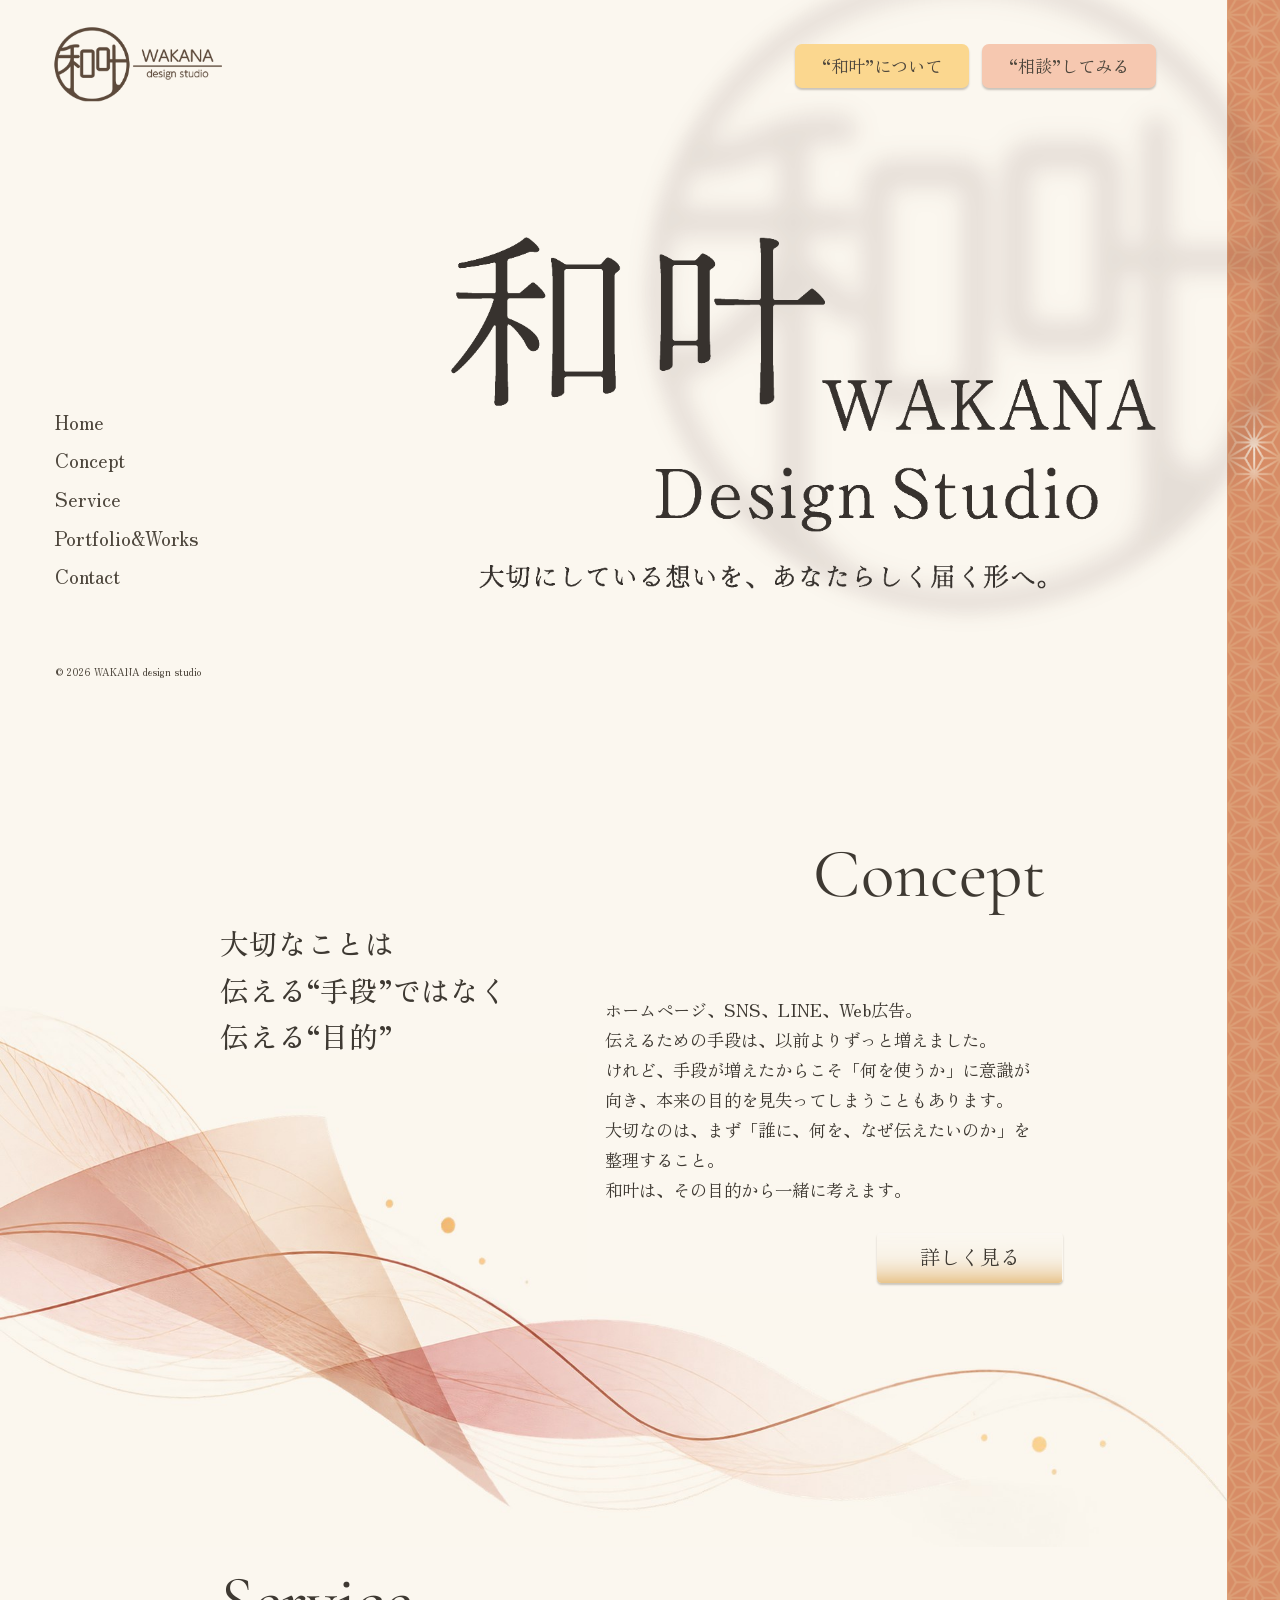
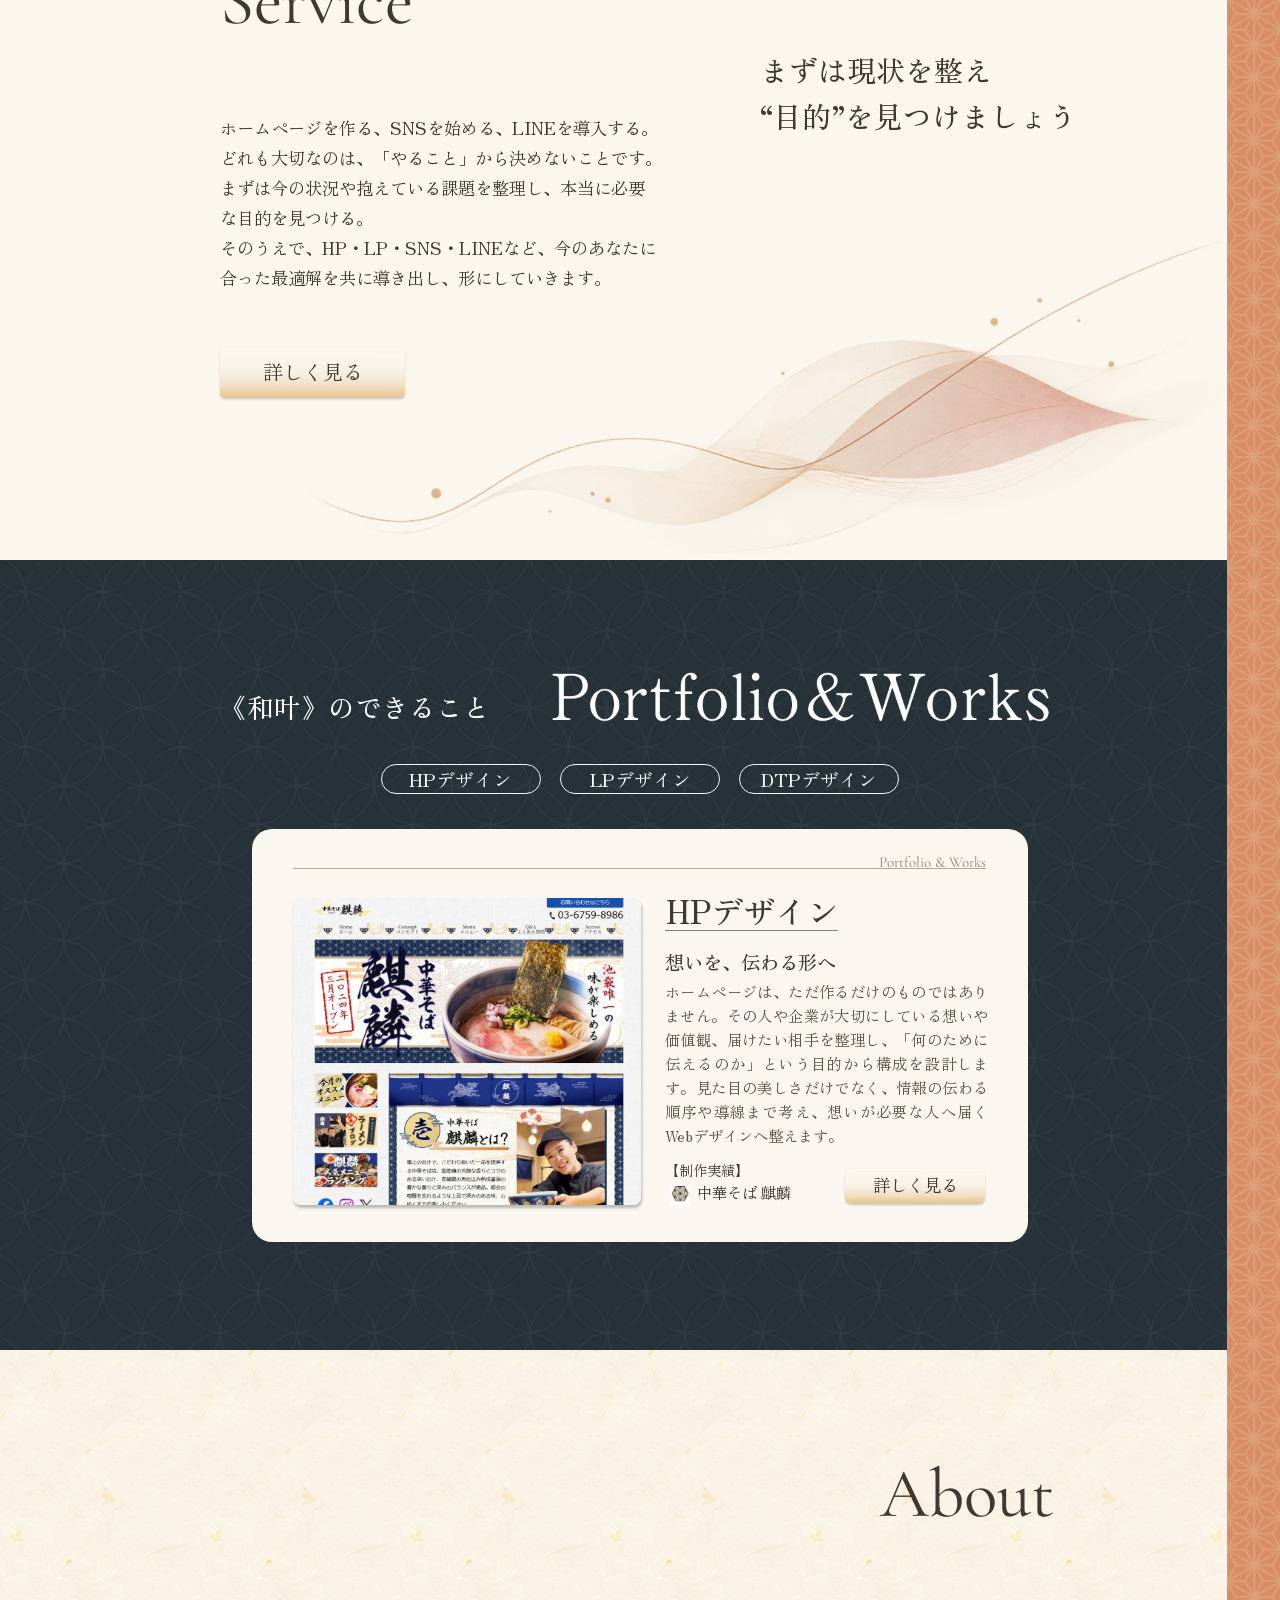
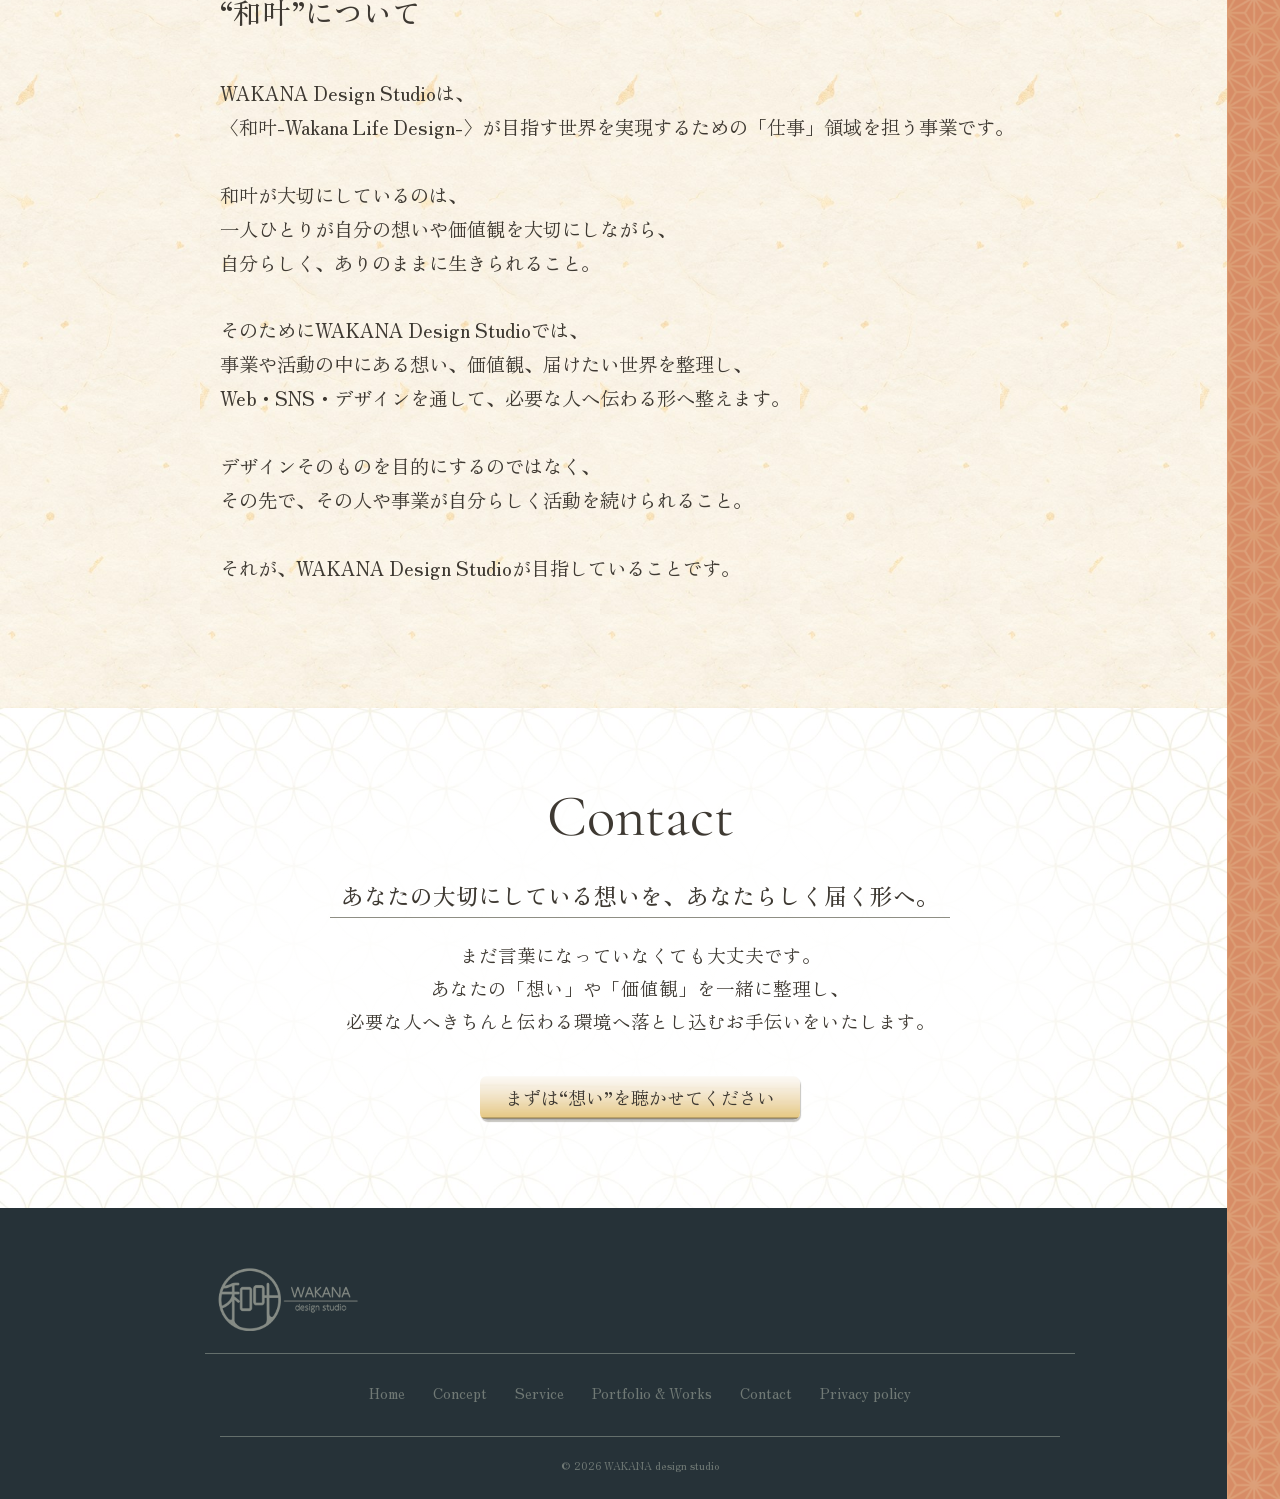
==== commit 01ae3251: "feat: update favicon to new WAKANA mark Co-Authored-By: Claude Opus 5.5 <noreply@anthropic.com>" ====
--- a/index.html
+++ b/index.html
@@ -6,9 +6,10 @@
   <title>和叶 WAKANA Design Studio | Webデザイン・DTPデザイン</title>
   <meta name="description" content="大切にしている想いを、あなたらしく届く形へ。和叶（WAKANA Design Studio）は、想いや目的を整理するところから、ホームページ・ランディングページ、名刺やチラシなどのデザインをお手伝いします。">
   <link rel="canonical" href="https://design.wakana-life.com/">
-  <link rel="icon" href="favicon.ico?v=20261110b" sizes="any">
-  <link rel="icon" href="assets/img/favicon/favicon.svg?v=20261110b" type="image/svg+xml">
-  <link rel="apple-touch-icon" href="assets/img/favicon/apple-touch-icon.png?v=20261110b">
+  <link rel="icon" href="favicon.ico?v=20261121c" sizes="any">
+  <link rel="icon" href="assets/img/favicon/favicon-32x32.png?v=20261121c" type="image/png" sizes="32x32">
+  <link rel="icon" href="assets/img/favicon/favicon-16x16.png?v=20261121c" type="image/png" sizes="16x16">
+  <link rel="apple-touch-icon" href="assets/img/favicon/apple-touch-icon.png?v=20261121c" sizes="180x180">
   <meta property="og:type" content="website">
   <meta property="og:site_name" content="和叶 WAKANA Design Studio">
   <meta property="og:locale" content="ja_JP">
@@ -29,7 +30,6 @@
   <link rel="stylesheet" href="assets/css/home.css">
   <script src="assets/js/page-entry.js"></script>
   <script src="assets/js/menu.js" defer></script>
-  <script src="assets/js/notice.js" defer></script>
   <script src="assets/js/works-tabs.js" defer></script>
   <script src="assets/js/pattern-light.js" defer></script>
   <script type="application/ld+json">
@@ -92,7 +92,7 @@
           <li><a class="nav-link" href="#top" aria-current="page">Home</a></li>
           <li><a class="nav-link" href="concept.html">Concept</a></li>
           <li><a class="nav-link" href="service.html">Service</a></li>
-          <li><a class="nav-link" href="#works">Portfolio&amp;Works</a></li>
+          <li><a class="nav-link" href="portfolio.html">Portfolio&amp;Works</a></li>
           <li><a class="nav-link" href="contact.html">Contact</a></li>
         </ul>
       </nav>
@@ -165,7 +165,7 @@
                 <li><a class="nav-link" href="#top" aria-current="page">Home</a></li>
                 <li><a class="nav-link" href="concept.html">Concept</a></li>
                 <li><a class="nav-link" href="service.html">Service</a></li>
-                <li><a class="nav-link" href="#works">Portfolio&amp;Works</a></li>
+                <li><a class="nav-link" href="portfolio.html">Portfolio&amp;Works</a></li>
                 <li><a class="nav-link" href="contact.html">Contact</a></li>
               </ul>
             </nav>
@@ -265,7 +265,7 @@
                     <span class="work-card__name">中華そば 麒麟</span>
                   </p>
                   <!-- 「詳しく見る」詳細ページは制作中：ボタンで「公開ページ制作中」の案内を開く（2026-11-10 ユーザー指示） -->
-                  <button class="btn btn--gold btn--static" type="button" data-notice="works-notice" aria-haspopup="dialog">詳しく見る<span class="visually-hidden">（中華そば 麒麟）</span></button>
+                  <a class="btn btn--gold btn--static" href="portfolio.html#works">詳しく見る<span class="visually-hidden">（中華そば 麒麟）</span></a>
                 </div>
               </div>
             </div>
@@ -291,7 +291,7 @@
                     <span class="work-card__name">社会福祉法人 愛誠会<br>ゆめこども園 様</span>
                   </p>
                   <!-- 「詳しく見る」詳細ページは制作中：ボタンで「公開ページ制作中」の案内を開く（2026-11-10 ユーザー指示） -->
-                  <button class="btn btn--gold btn--static" type="button" data-notice="works-notice" aria-haspopup="dialog">詳しく見る<span class="visually-hidden">（ゆめこども園）</span></button>
+                  <a class="btn btn--gold btn--static" href="portfolio.html#works">詳しく見る<span class="visually-hidden">（ゆめこども園）</span></a>
                 </div>
               </div>
             </div>
@@ -322,7 +322,7 @@
                     <span class="work-card__name">和叶｜自社名刺デザイン</span>
                   </p>
                   <!-- 「詳しく見る」詳細ページは制作中：ボタンで「公開ページ制作中」の案内を開く（2026-11-10 ユーザー指示） -->
-                  <button class="btn btn--gold btn--static" type="button" data-notice="works-notice" aria-haspopup="dialog">詳しく見る<span class="visually-hidden">（和叶｜自社名刺デザイン）</span></button>
+                  <a class="btn btn--gold btn--static" href="portfolio.html#works">詳しく見る<span class="visually-hidden">（和叶｜自社名刺デザイン）</span></a>
                 </div>
               </div>
             </div>
@@ -361,14 +361,6 @@
       </div>
     </section>
   </main>
-  <!-- 制作実績の案内（詳細ページは制作中のため、移動せずにこの案内を表示する：notice.js） -->
-  <dialog class="notice" id="works-notice" aria-labelledby="works-notice-text">
-    <div class="notice__body">
-      <span class="notice__rule" aria-hidden="true"></span>
-      <p class="notice__text" id="works-notice-text">制作実績の公開ページは現在制作中です。<br>公開まで今しばらくお待ちください。</p>
-      <button class="notice__close" type="button" data-notice-close><img src="assets/img/common/icon-close.svg" width="44" height="44" alt="閉じる"></button>
-    </div>
-  </dialog>
 
   <!-- ===== フッター（8:8 / 233:700） ===== -->
   <footer class="site-footer">
@@ -382,7 +374,7 @@
           <li><a class="nav-link" href="#top" aria-current="page">Home</a></li>
           <li><a class="nav-link" href="concept.html">Concept</a></li>
           <li><a class="nav-link" href="service.html">Service</a></li>
-          <li><a class="nav-link" href="#works">Portfolio &amp; Works</a></li>
+          <li><a class="nav-link" href="portfolio.html">Portfolio &amp; Works</a></li>
           <li><a class="nav-link" href="contact.html">Contact</a></li>
           <li><a class="nav-link" href="privacy.html">Privacy policy</a></li>
         </ul>
--- a/assets/css/home.css
+++ b/assets/css/home.css
@@ -758,6 +758,92 @@
   font-size: 18.32px;
   line-height: 25.371px;
   user-select: none;
+}
+
+/* ---------- Portfolio & Works：スマホ表示の調整（2026-11-12 ユーザー承認：案A） ----------
+   PC（768px以上）と同じ切り替え条件のスマホ側（767.98px以下）だけに記述し、上の基本ルール・PCの指定は変更しない。
+   ・カード：左右16pxの余白で画面幅に合わせ（最大400px）、親を flex で水平中央へ（以前は350px上限のカードが左端に寄っていた）
+   ・画像：最大幅280px。縦横比は既存の指定のまま（HP・LP 348/307、DTP 348/309.11）
+   ・文字：見出し22px／キャッチ16px／本文15px（行間1.65）。DTPの個別指定（キャッチ20px・本文13px）もHP・LPにそろえる
+   ・間隔：一律の gap: 12px をやめ、まとまりごとに設定（画像→見出し14／見出し→キャッチ4／キャッチ→本文8／本文→【制作実績】14／実績名→ボタン12）
+   ・タブ：幅108px固定×3で320pxでは画面外へはみ出していたため、画面幅に収まる3等分（最大112px）。
+     タップ領域（::before）は左右4pxに縮め、間隔8pxの隣のタブと重ならないようにする */
+@media (max-width: 767.98px) {
+  .works__inner {
+    padding-right: 16px;
+    padding-left: 16px;
+  }
+
+  .works__tabs {
+    gap: 8px;
+    width: min(100%, 352px);
+  }
+
+  .works-tab {
+    flex: 1 1 0;
+    width: auto;
+    min-width: 0;
+    max-width: 112px;
+    height: 28px;
+    border-radius: 14px;
+    font-size: 13px;
+    line-height: 1.2;
+  }
+
+  .works-tab::before {
+    inset: -8px -4px;
+  }
+
+  .works__cards {
+    display: flex;
+    justify-content: center;
+    width: 100%;
+  }
+
+  .work-card {
+    gap: 0;
+    width: min(100%, 312px); /* 作品画像の最大幅280px＋左右の内側余白16px×2。画像に合わせてカード幅を決める（2026-11-12） */
+    padding: 16px 16px 20px;
+  }
+
+  .work-card__media {
+    width: min(100%, 280px);
+  }
+
+  .work-card__title {
+    margin-top: 14px;
+    font-size: 22px;
+    line-height: 1.4;
+  }
+
+  .work-card__catch,
+  .work-card--dtp .work-card__catch {
+    margin-top: 4px;
+    font-size: 16px;
+    line-height: 1.6;
+  }
+
+  .work-card__desc,
+  .work-card--dtp .work-card__desc {
+    margin-top: 8px;
+    font-size: 15px;
+    line-height: 1.65;
+    letter-spacing: normal;
+    text-align: start;
+  }
+
+  .work-card__works-label {
+    margin-top: 14px;
+    line-height: 1.6;
+  }
+
+  .work-card__name {
+    line-height: 1.6;
+  }
+
+  .work-card .btn--static {
+    margin-top: 12px;
+  }
 }
 
 @media (min-width: 768px) {
